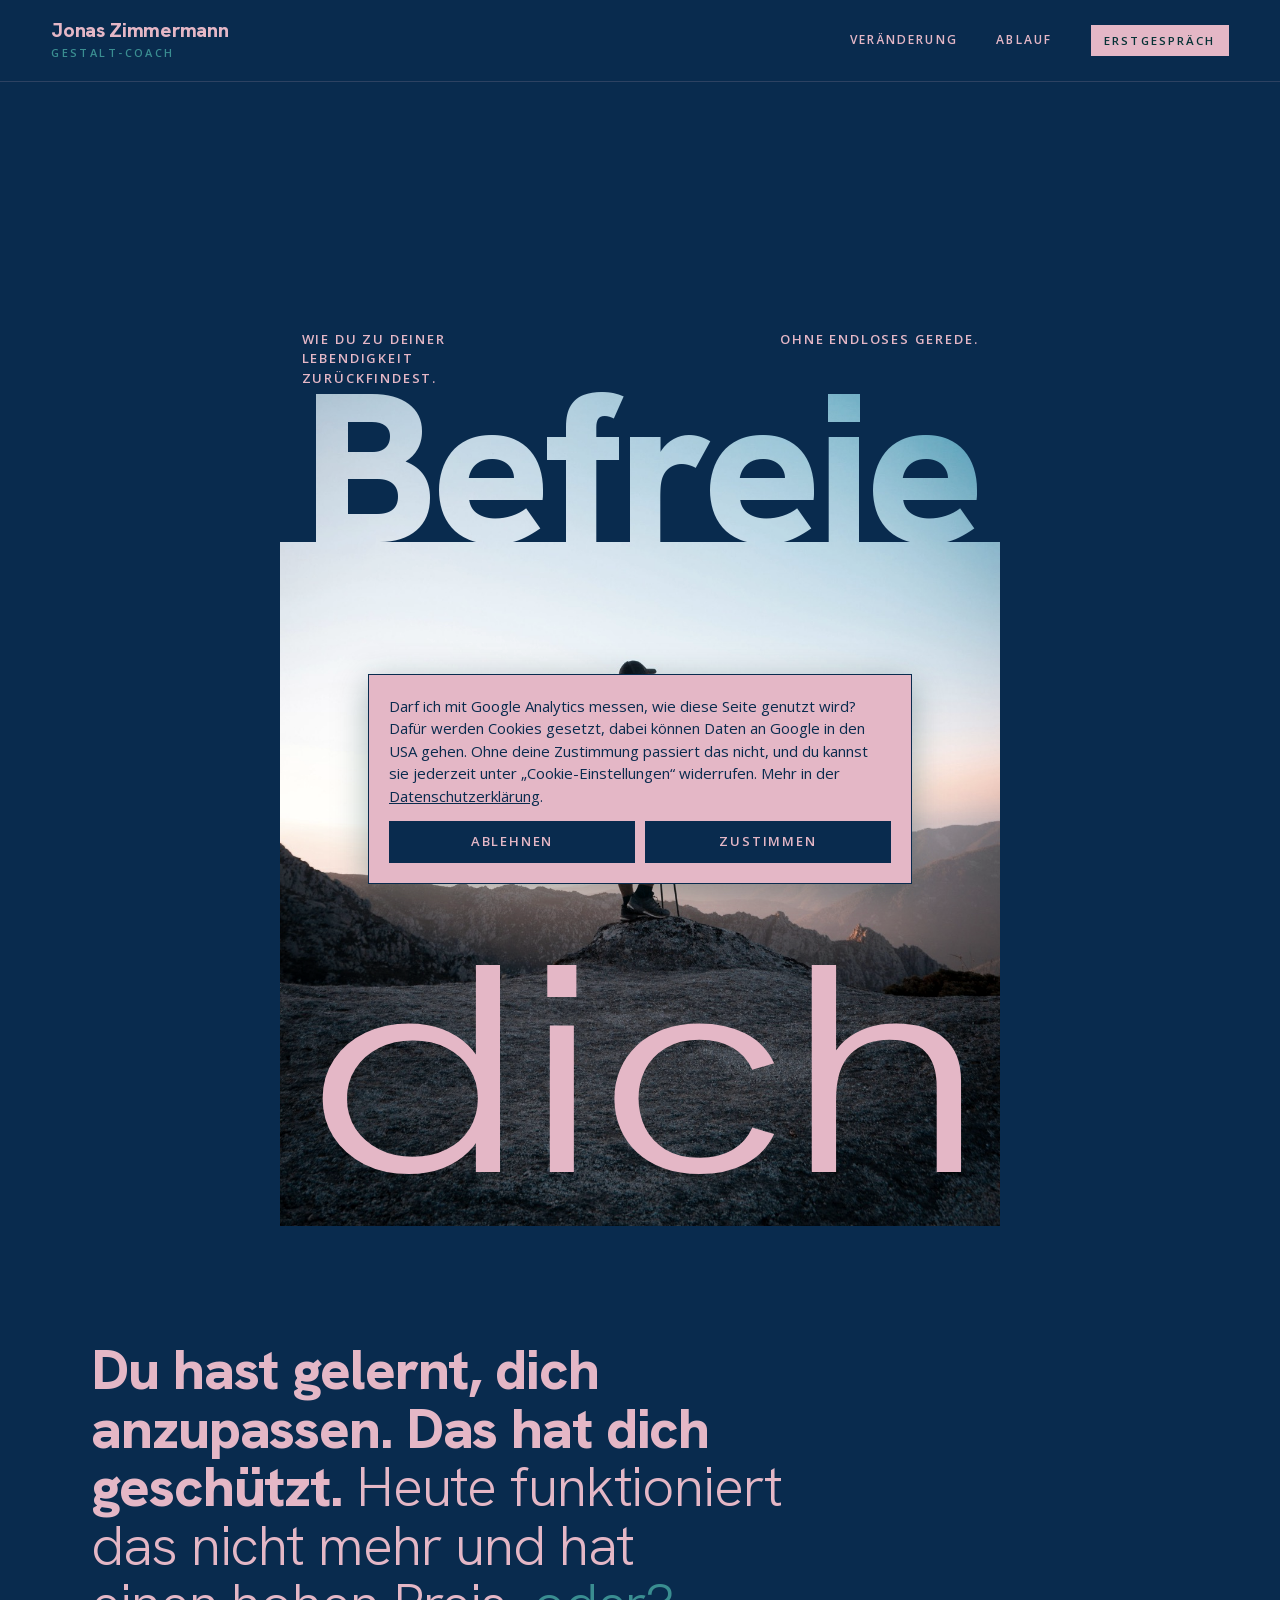
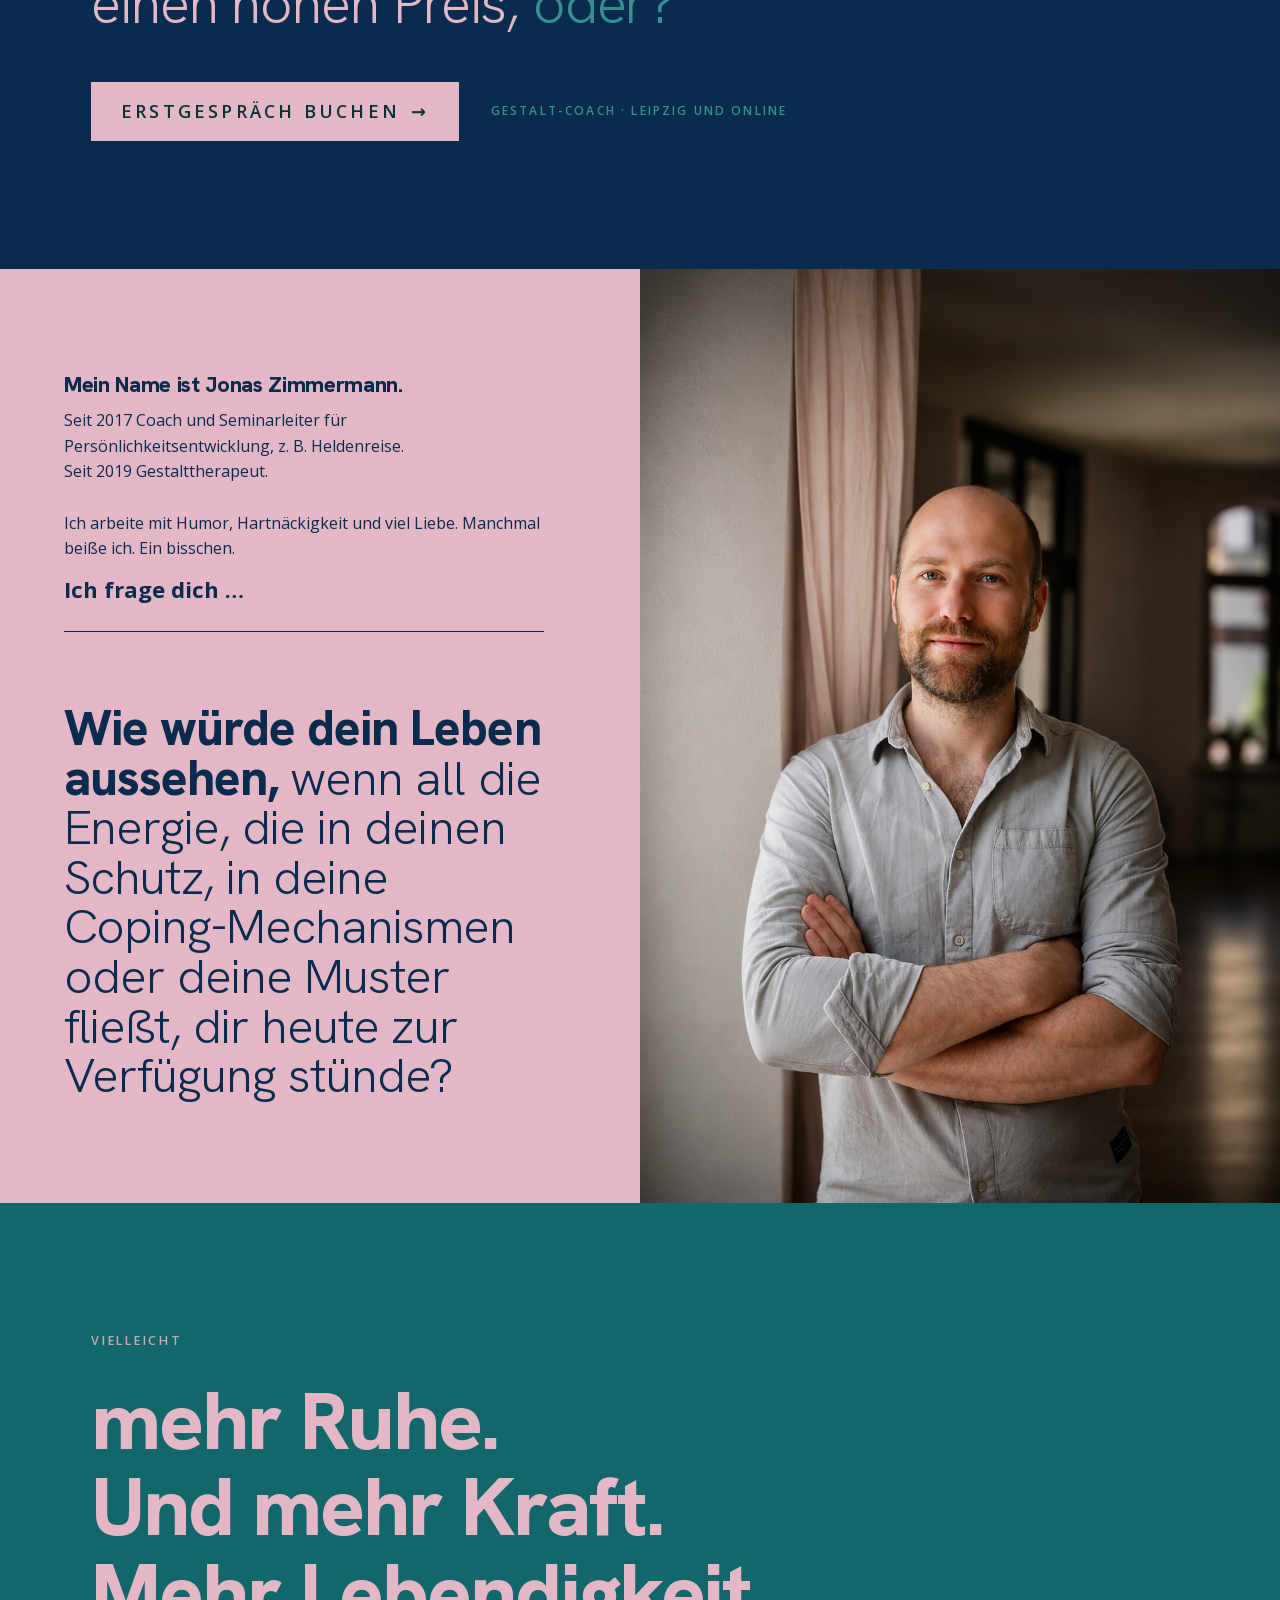
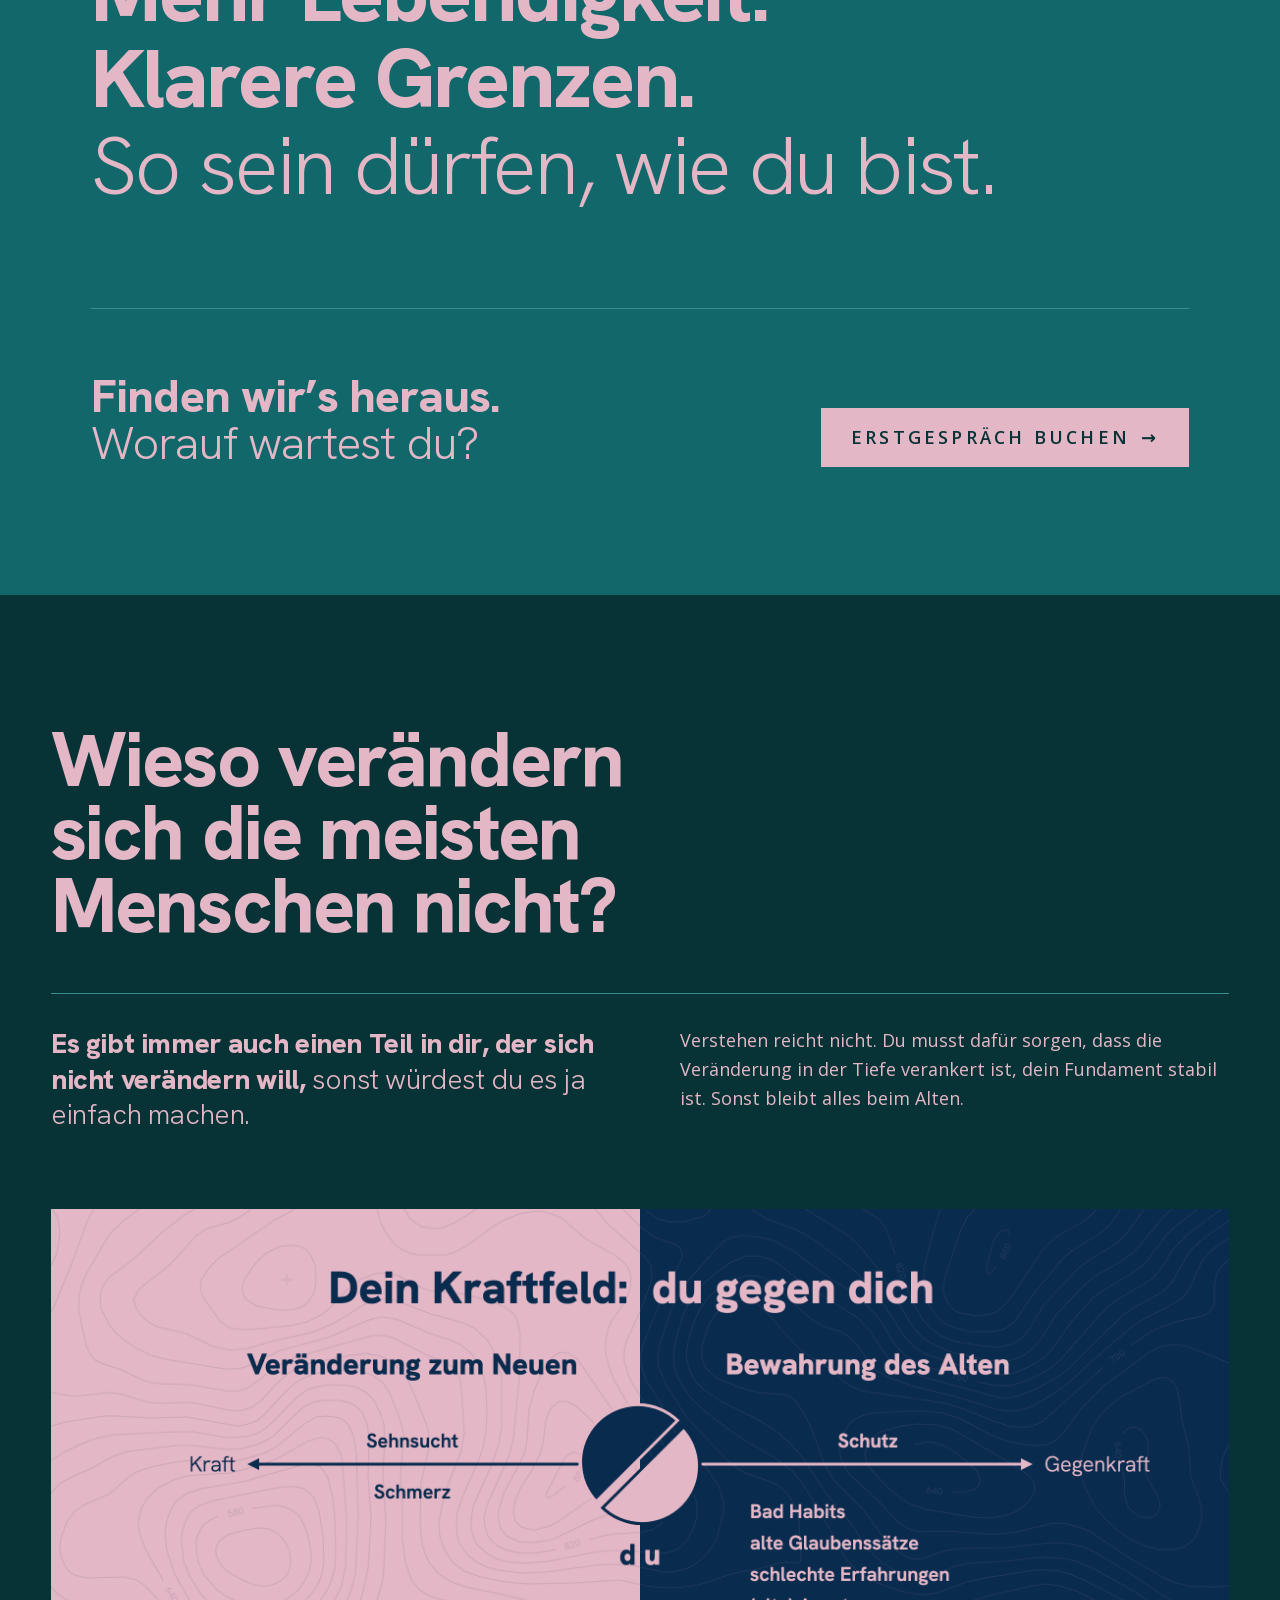
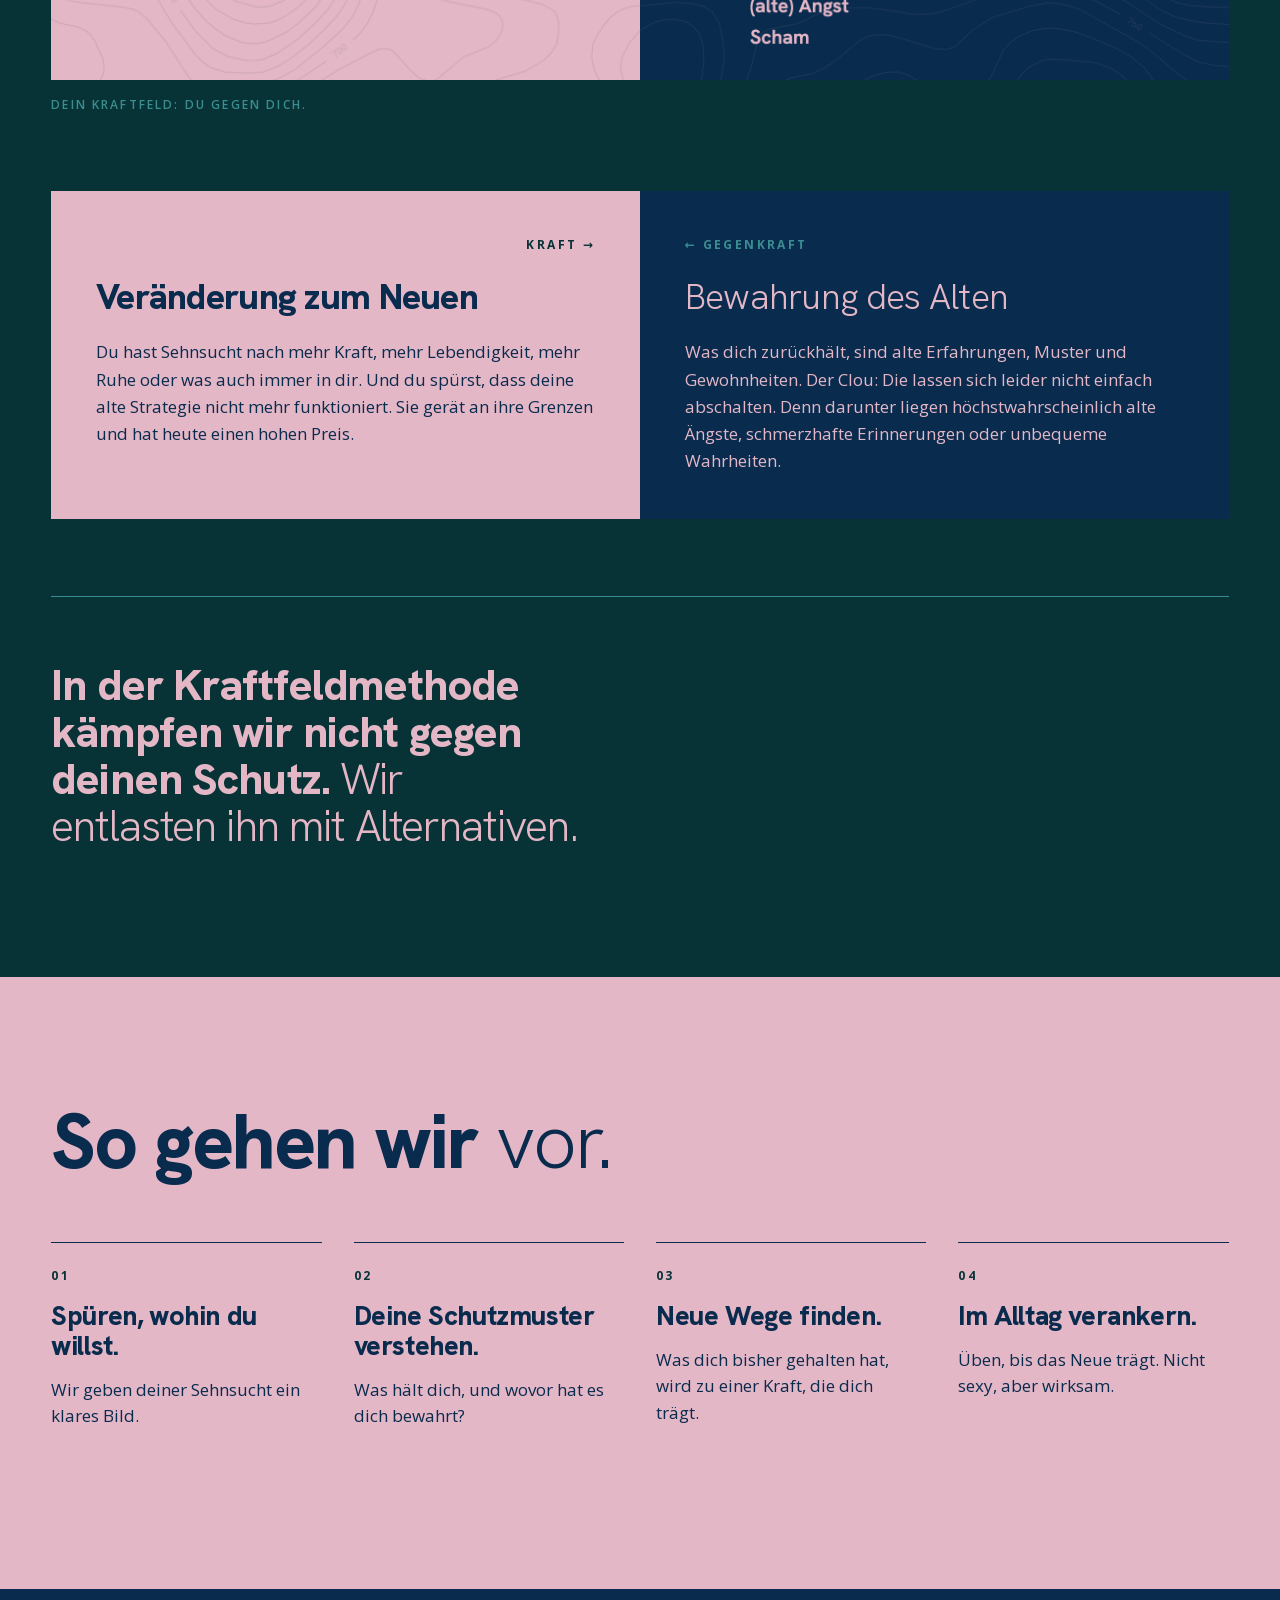
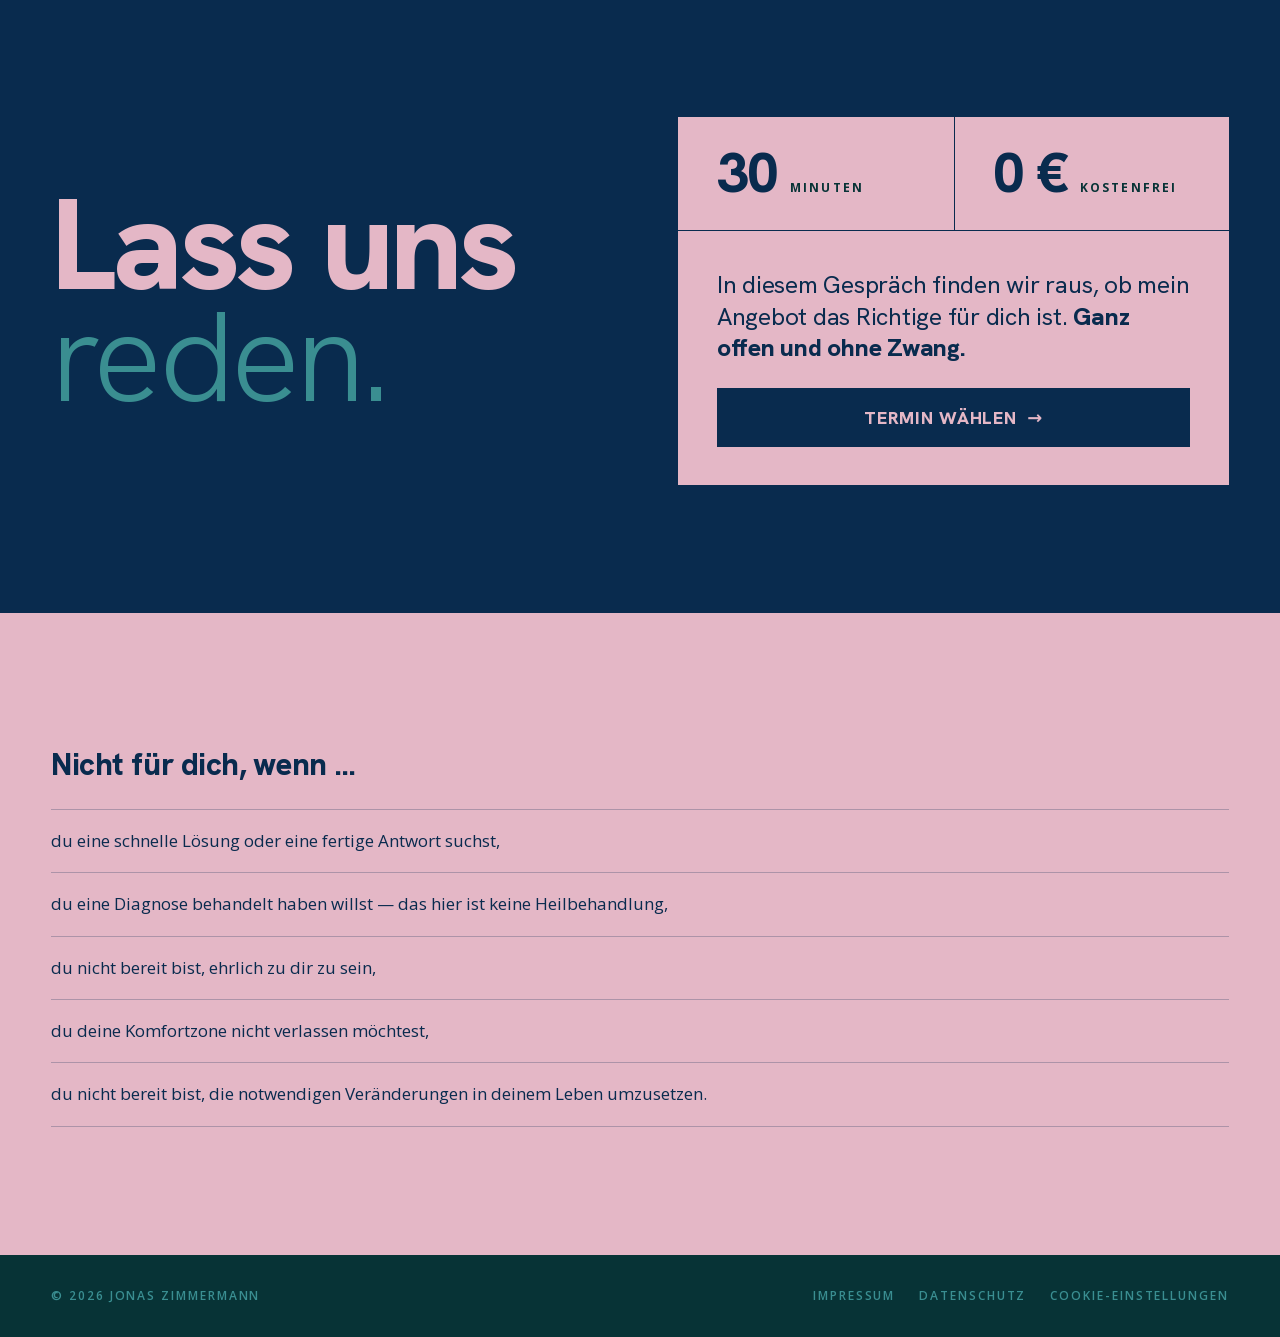
==== index.html @ 2c91a4f3 "Startseite und llms.txt: '2018 Ausbildung in Gestalttherapie' statt 'Seit 2019 Gestalttherapeut' Co-" ====
<!doctype html>
<html lang="de">
<head>
  <meta charset="utf-8">
  <meta name="viewport" content="width=device-width, initial-scale=1">
  <title>Jonas Zimmermann · Gestalt-Coach in Leipzig und online</title>
  <meta name="description" content="Du hast gelernt, dich anzupassen. Das hat dich geschützt. Heute funktioniert das nicht mehr und hat einen hohen Preis. Gestalt-Coaching mit Jonas Zimmermann, Leipzig und online.">
  <meta name="theme-color" content="#092B4E">
  <link rel="preload" href="assets/fonts/HankenGrotesk-normal-latin.woff2" as="font" type="font/woff2" crossorigin>
  <link rel="preload" href="assets/fonts/OpenSans-normal-latin.woff2" as="font" type="font/woff2" crossorigin>
  <link rel="stylesheet" href="assets/fonts/fonts.css">
  <style>
    :root{
      --ink:#092B4E; --rose:#E4B7C6; --petrol:#11676A; --petrol-high:#3A8E91; --petrol-deep:#073336;
      --font-display:"Hanken Grotesk","Helvetica Neue",system-ui,sans-serif;
      --font-body:"Open Sans",system-ui,sans-serif;
      --gutter:clamp(20px,4vw,56px);
    }
    *{box-sizing:border-box}
    html{scroll-behavior:smooth;background:var(--ink)}
    body{margin:0;background:var(--ink);color:var(--rose);font-family:var(--font-body);font-size:17px;line-height:1.55;-webkit-font-smoothing:antialiased;overflow-x:hidden}
    a{color:inherit;transition:color 120ms ease}
    a:hover{color:var(--petrol-high)}
    ::selection{background:var(--rose);color:var(--ink)}
    img{display:block;max-width:100%}
    h1,h2,h3,p,figure{margin:0}
    .d{font-family:var(--font-display);letter-spacing:-0.02em}
    .l{font-weight:300}
    .wrap{max-width:1200px;margin:0 auto}
    .kicker{font-size:12px;font-weight:600;letter-spacing:0.18em;text-transform:uppercase}
    .only-m{display:none}

    /* Knöpfe (wie Design-System Button) */
    .btn{display:inline-flex;justify-content:center;align-items:center;gap:0.6em;font-family:var(--font-body);font-weight:600;text-transform:uppercase;letter-spacing:0.18em;line-height:1.2;text-decoration:none;border:1px solid var(--rose);white-space:nowrap;transition:background 120ms ease,color 120ms ease,border-color 120ms ease}
    .btn-sm{font-size:0.72rem;padding:0.7em 1.1em}
    .btn-lg{font-size:clamp(1rem,1.4vw,1.2rem);padding:1em 1.6em}
    .btn-rose{background:var(--rose);color:var(--petrol-deep)}
    .btn-rose:hover{background:transparent;color:var(--rose)}
    .btn-ink{background:var(--ink);color:var(--rose);border-color:var(--ink);font-family:var(--font-display);font-weight:800;letter-spacing:0.04em}
    .btn-ink:hover{background:var(--petrol-deep);border-color:var(--petrol-deep);color:var(--rose)}
    .arrow{font-family:var(--font-body)}

    /* Navigation */
    .nav{position:sticky;top:0;z-index:10;display:flex;align-items:center;justify-content:space-between;gap:24px;padding:20px var(--gutter);background:var(--ink);border-bottom:1px solid rgba(228,183,198,0.16)}
    .brand{display:flex;flex-direction:column;gap:4px;text-decoration:none;color:var(--rose)}
    .brand b{font-family:var(--font-display);font-size:20px;font-weight:800;letter-spacing:-0.015em;line-height:1}
    .brand span{font-size:11px;font-weight:600;letter-spacing:0.22em;text-transform:uppercase;color:var(--petrol-high)}
    .nav-links{display:flex;align-items:center;gap:clamp(16px,3vw,40px)}
    .nav-links a.txt{font-size:12px;font-weight:600;letter-spacing:0.18em;text-transform:uppercase;text-decoration:none}

    /* Hero */
    .hero-pad{padding:clamp(32px,5vw,72px) var(--gutter) 0}
    .poster{position:relative;width:100%;max-width:720px;aspect-ratio:2/3;margin:0 auto;overflow:hidden;background:var(--ink)}
    .poster img{position:absolute;inset:0;width:100%;height:100%;object-fit:cover;object-position:center 60%;filter:saturate(0.7) contrast(1.02)}
    .poster svg{position:absolute;inset:0;width:100%;height:100%}
    .poster-lines{position:absolute;top:17%;left:3%;right:3%;display:flex;justify-content:space-between;gap:24px;font-size:clamp(11px,1.5vw,13px);font-weight:600;letter-spacing:0.14em;text-transform:uppercase;line-height:1.5}
    .poster-lines div{max-width:200px}
    .poster-lines div+div{text-align:right}
    .hero-text{padding:clamp(72px,9vw,128px) var(--gutter) clamp(80px,10vw,144px);display:flex;flex-direction:column;gap:48px}
    .hero-text h1{font-size:clamp(36px,4.4vw,68px);line-height:1.04;font-weight:800;max-width:22ch;text-wrap:balance}
    .hero-cta{display:flex;flex-wrap:wrap;align-items:center;gap:20px 32px}
    .hero-cta .kicker{color:var(--petrol-high)}

    /* Sell the Vacation */
    .vac{background:var(--petrol)}
    .vac-top{display:grid;grid-template-columns:1fr 1fr;grid-template-areas:"bio photo" "q photo";grid-template-rows:auto 1fr;background:var(--rose);color:var(--ink)}
    .vac-photo{grid-area:photo;position:relative;min-height:clamp(520px,62vw,880px)}
    .vac-photo img{position:absolute;inset:0;width:100%;height:100%;object-fit:cover;object-position:center 30%}
    .vac-bio{grid-area:bio;padding:clamp(64px,8vw,128px) clamp(20px,5vw,88px) 0}
    .vac-bio>div{display:flex;flex-direction:column;gap:10px;padding-bottom:24px;border-bottom:1.5px solid var(--ink);max-width:480px}
    .vac-bio .name{font-family:var(--font-display);font-size:22px;font-weight:800;letter-spacing:-0.015em;line-height:1.2}
    .vac-bio p{font-size:16px;line-height:1.6}
    .vac-bio .ask{font-size:22px;font-weight:700}
    .vac-q{grid-area:q;align-self:end;padding:72px clamp(20px,5vw,88px) clamp(64px,8vw,128px)}
    .vac-q h2{font-size:clamp(34px,3.8vw,60px);line-height:1.02;font-weight:800;max-width:18ch;text-wrap:pretty}
    .vac-list{padding:clamp(96px,10vw,160px) var(--gutter);display:flex;flex-direction:column;gap:clamp(72px,8vw,128px)}
    .maybe{display:flex;flex-direction:column;gap:6px}
    .maybe .kicker{font-size:12.5px;letter-spacing:0.22em;opacity:0.85;margin-bottom:24px}
    .maybe .big{font-family:var(--font-display);font-size:clamp(44px,6.4vw,104px);line-height:0.98;letter-spacing:-0.025em;font-weight:800}
    .maybe .big.l{font-weight:300}
    .find{display:flex;flex-wrap:wrap;align-items:flex-end;justify-content:space-between;gap:32px;padding-top:clamp(40px,5vw,64px);border-top:1px solid var(--petrol-high)}
    .find p{font-size:clamp(32px,3.6vw,56px);line-height:1.02;font-weight:800}

    /* Veränderung */
    .chg{background:var(--petrol-deep);padding:clamp(96px,10vw,160px) var(--gutter)}
    .chg>.wrap{display:flex;flex-direction:column;gap:clamp(56px,6vw,96px)}
    .chg-head{display:flex;flex-direction:column;gap:clamp(40px,4vw,64px)}
    .h-xl{font-size:clamp(44px,6vw,96px);line-height:0.95;letter-spacing:-0.025em;font-weight:800}
    .chg-head h2{max-width:14ch;text-wrap:balance}
    .two{display:grid;grid-template-columns:repeat(auto-fit,minmax(min(100%,380px),1fr));gap:32px 80px;align-items:start;padding-top:32px;border-top:1px solid var(--petrol-high)}
    .two .lead{font-size:clamp(24px,2.2vw,32px);line-height:1.25;letter-spacing:-0.015em;font-weight:800}
    .two .body{font-size:18px;line-height:1.6}
    .kf-desk{display:flex;flex-direction:column;gap:16px}
    .kf-desk img{width:100%;height:auto}
    .kf-desk figcaption{color:var(--petrol-high)}
    .cards{display:grid;grid-template-columns:1fr 1fr}
    .card{display:flex;flex-direction:column;gap:24px;padding:clamp(32px,3.5vw,56px)}
    .card h3{font-size:clamp(30px,2.8vw,44px);line-height:1;font-weight:800}
    .card p{font-size:17px;line-height:1.6}
    .card .lab{font-size:12px;font-weight:700;letter-spacing:0.2em;text-transform:uppercase}
    .card-new{background:var(--rose);color:var(--ink)}
    .card-new .lab{align-self:flex-end;color:var(--petrol-deep)}
    .card-old{background:var(--ink);color:var(--rose)}
    .card-old h3{font-weight:300}
    .card-old .lab{color:var(--petrol-high)}
    .closing{padding-top:clamp(48px,5vw,80px);border-top:1px solid var(--petrol-high)}
    .closing p{font-size:clamp(30px,3.4vw,54px);line-height:1.08;font-weight:800;max-width:22ch;text-wrap:balance}

    /* Kraftfeld Handy */
    .kf-m{margin:0 calc(-1 * var(--gutter));flex-direction:column}
    .kf-m .half{position:relative;isolation:isolate;overflow:hidden}
    .kf-m .bg{position:absolute;inset:0;width:100%;height:100%;object-fit:cover;pointer-events:none;z-index:-1}
    .kf-m .top{background:var(--rose);color:var(--ink)}
    .kf-m .top .bg{opacity:0.22}
    .kf-m .title{padding:28px 20px 20px;font-family:var(--font-display);font-size:clamp(28px,7.6vw,48px);line-height:1;letter-spacing:-0.02em;font-weight:800}
    .kf-m .stack{display:flex;flex-direction:column;align-items:center;gap:14px;text-align:center}
    .kf-m .top .stack{padding:8px 20px 56px}
    .kf-m .force{font-family:var(--font-display);font-size:22px;font-weight:300;letter-spacing:-0.01em}
    .kf-m .ar{font-size:20px;line-height:1}
    .kf-m .side{font-family:var(--font-display);font-size:clamp(24px,6.4vw,36px);font-weight:800;letter-spacing:-0.015em;line-height:1.05}
    .kf-m .tags{display:flex;gap:10px;flex-wrap:wrap;justify-content:center;padding-top:6px}
    .kf-m .tags span{padding:6px 12px;border:1.5px solid currentColor;font-size:12px;font-weight:700;letter-spacing:0.16em;text-transform:uppercase}
    .kf-m .du{position:relative;z-index:2;height:0}
    .kf-m .du div{position:absolute;left:50%;top:-44px;width:88px;height:88px;margin-left:-44px;border-radius:50%;background:linear-gradient(135deg,var(--ink) 0 47%,var(--petrol-deep) 47% 53%,var(--rose) 53% 100%);box-shadow:0 0 0 6px var(--petrol-deep)}
    .kf-m .bottom{background:var(--ink);color:var(--rose)}
    .kf-m .bottom .bg{opacity:0.16}
    .kf-m .bottom .stack{padding:60px 20px 28px}
    .kf-m .dulab{font-size:12px;font-weight:700;letter-spacing:0.22em;text-transform:uppercase}
    .kf-m .list{display:flex;flex-direction:column;gap:6px;font-size:16px;line-height:1.4}

    /* Ablauf */
    .steps-sec{background:var(--rose);color:var(--ink);padding:clamp(96px,10vw,160px) var(--gutter)}
    .steps-sec>.wrap{display:flex;flex-direction:column;gap:clamp(48px,5vw,80px)}
    .steps{display:grid;grid-template-columns:repeat(4,1fr);gap:0 32px;padding:0;margin:0;list-style:none}
    .step{display:flex;flex-direction:column;gap:16px;padding:24px 16px 32px 0;border-top:1.5px solid var(--ink)}
    .step .num{font-size:12px;font-weight:700;letter-spacing:0.2em;color:var(--petrol-deep);font-feature-settings:'tnum' 1}
    .step>div{display:flex;flex-direction:column;gap:16px}
    .step h3{font-size:clamp(24px,2.1vw,30px);line-height:1.1;letter-spacing:-0.015em;font-weight:800}
    .step p{font-size:17px;line-height:1.55}

    /* Lass uns reden */
    .talk{background:var(--ink);padding:clamp(96px,10vw,160px) var(--gutter)}
    .talk>.wrap{display:grid;grid-template-columns:1fr 1fr;gap:clamp(48px,6vw,96px);align-items:center}
    .talk h2{display:flex;flex-direction:column;font-size:clamp(72px,10vw,164px);line-height:0.88;letter-spacing:-0.03em;font-weight:800}
    .talk h2 .l{color:var(--petrol-high)}
    .box{display:flex;flex-direction:column;background:var(--rose);color:var(--ink)}
    .facts{display:grid;grid-template-columns:1fr 1fr;border-bottom:1.5px solid var(--ink)}
    .fact{display:flex;align-items:baseline;gap:12px;padding:28px clamp(24px,3vw,40px)}
    .fact+.fact{border-left:1.5px solid var(--ink)}
    .fact b{font-family:var(--font-display);font-size:clamp(44px,4.4vw,64px);font-weight:800;letter-spacing:-0.025em;line-height:1;font-feature-settings:'tnum' 1}
    .fact span{font-size:12px;font-weight:700;letter-spacing:0.18em;text-transform:uppercase;color:var(--petrol-deep)}
    .box p{padding:clamp(28px,3vw,40px) clamp(28px,3vw,40px) 24px;font-family:var(--font-display);font-size:clamp(22px,1.9vw,28px);line-height:1.3;letter-spacing:-0.01em;font-weight:400;text-wrap:pretty}
    .box p strong{font-weight:800}
    .box .go{padding:0 clamp(28px,3vw,40px) clamp(28px,3vw,40px)}
    .box .go .btn{display:flex;width:100%}

    /* Passung */
    .fit{background:var(--rose);color:var(--ink);padding:clamp(96px,10vw,144px) var(--gutter)}
    .fit h3{font-size:clamp(26px,2.4vw,36px);font-weight:800;letter-spacing:-0.015em;margin-bottom:20px}
    .fit ul{list-style:none;margin:0;padding:0}
    .fit li{padding:18px 0;border-top:1px solid rgba(9,43,78,0.25);font-size:17px;line-height:1.55}
    .fit li:last-child{border-bottom:1px solid rgba(9,43,78,0.25)}

    /* Footer */
    .foot{display:flex;flex-wrap:wrap;gap:12px 32px;justify-content:space-between;padding:32px var(--gutter);background:var(--petrol-deep);color:var(--petrol-high);font-size:12px;font-weight:600;letter-spacing:0.16em;text-transform:uppercase}
    .foot nav{display:flex;flex-wrap:wrap;gap:24px}
    .foot a{text-decoration:none}
    .foot a:hover{color:var(--rose)}

    /* Handy (nach „Website v6 Mobile“) */
    @media (max-width:720px){
      :root{--gutter:20px}
      .only-d{display:none!important}
      .only-m{display:flex}
      .nav{padding:14px 20px;gap:16px}
      .brand b{font-size:18px}
      .brand span{font-size:10px}
      .nav .btn-sm{padding:0.95em 1.1em}
      .hero-pad{padding:0}
      .poster-lines{gap:16px;font-size:clamp(8px,1.9vw,13px);letter-spacing:0.12em;line-height:1.4}
      .poster-lines div:first-child{max-width:48%}
      .poster-lines div+div{max-width:30%}
      .hero-text{padding:56px 20px 80px;gap:36px}
      .hero-text h1{font-size:clamp(32px,8.6vw,68px);line-height:1.06;text-wrap:pretty}
      .hero-cta{flex-direction:column;align-items:stretch;gap:16px}
      .hero-cta .kicker{font-size:11px;text-align:center}
      .vac-top{grid-template-columns:1fr;grid-template-areas:"photo" "bio" "q";grid-template-rows:auto}
      .vac-photo{min-height:0;aspect-ratio:4/5}
      .vac-bio{padding:48px 20px 0}
      .vac-bio>div{gap:12px;padding-bottom:40px;max-width:none}
      .vac-q{padding:40px 20px 72px}
      .vac-q h2{font-size:clamp(30px,7.6vw,72px);line-height:1.06;max-width:24ch}
      .vac-list{padding:72px 20px 80px;gap:56px}
      .maybe{gap:4px}
      .maybe .kicker{font-size:12px;margin-bottom:20px}
      .maybe .big{font-size:clamp(38px,10.4vw,104px);line-height:1}
      .maybe .big.l{margin-top:8px}
      .find{flex-direction:column;align-items:stretch;gap:28px;padding-top:40px}
      .find p{font-size:clamp(30px,8vw,56px);line-height:1.04}
      .chg{padding:72px 20px 80px}
      .chg>.wrap{gap:56px}
      .chg-head{gap:32px}
      .chg-head h2{font-size:clamp(38px,10vw,96px);line-height:0.98}
      .two{gap:24px;padding-top:28px}
      .two .lead{font-size:clamp(22px,5.6vw,32px)}
      .two .body{font-size:17px}
      .cards{grid-template-columns:1fr;margin:0 -20px}
      .card{gap:20px;padding:40px 20px}
      .card h3{font-size:clamp(28px,7.2vw,44px);line-height:1.02;min-height:2.04em}
      .card-new{align-items:flex-end;text-align:right}
      .card-old .lab{color:var(--rose)}
      .closing{padding-top:40px}
      .closing p{font-size:clamp(28px,7.4vw,54px);line-height:1.1;text-wrap:pretty}
      .steps-sec{padding:72px 20px 80px}
      .steps-sec>.wrap{gap:40px}
      .steps-sec h2{font-size:clamp(40px,11vw,96px);line-height:0.98}
      .steps{grid-template-columns:1fr}
      .step{display:grid;grid-template-columns:40px 1fr;gap:10px 12px;padding:22px 0 26px}
      .step:last-child{border-bottom:1.5px solid var(--ink)}
      .step .num{padding-top:8px}
      .step>div{gap:10px}
      .step h3{font-size:clamp(22px,5.8vw,30px);line-height:1.12}
      .step p{font-size:16px}
      .talk{padding:72px 20px 80px}
      .talk>.wrap{grid-template-columns:1fr;gap:40px}
      .talk h2{font-size:clamp(64px,18vw,164px);line-height:0.9}
      .fact{flex-direction:column;align-items:flex-start;gap:8px;padding:22px 20px}
      .fact b{font-size:clamp(40px,11vw,64px)}
      .fact span{font-size:11px}
      .box p{padding:24px 20px 24px;font-size:clamp(20px,5.4vw,28px)}
      .box .go{padding:0 20px 24px}
      .fit{padding:64px 20px 72px}
      .fit>.wrap{max-width:720px}
      .fit h3{font-size:clamp(26px,7vw,36px)}
      .fit li{padding:16px 0;font-size:16px}
      .foot{flex-direction:column-reverse;gap:16px;padding:28px 20px 36px;font-size:11px}
      .foot nav a{padding:6px 0}
    }
  </style>
</head>
<body>

  <header class="nav">
    <a class="brand" href="#top"><b>Jonas Zimmermann</b><span>Gestalt-Coach</span></a>
    <nav class="nav-links" aria-label="Hauptnavigation">
      <a class="txt only-d" href="#veraenderung">Veränderung</a>
      <a class="txt only-d" href="#ablauf">Ablauf</a>
      <a class="btn btn-rose btn-sm" href="#reden">Erstgespräch</a>
    </nav>
  </header>

  <main>
  <section id="top">
    <div class="hero-pad">
      <div class="poster">
        <img src="assets/hero.jpg" srcset="assets/hero_1200.jpg 1200w, assets/hero.jpg 2000w" sizes="(max-width:720px) 100vw, 720px" alt="Wanderer mit Rucksack steht bei Sonnenuntergang auf einem Felsen über den Bergen" fetchpriority="high">
        <svg viewBox="0 0 800 1200" preserveAspectRatio="none" role="img" aria-label="Befreie dich">
          <defs>
            <mask id="hero-cut" maskUnits="userSpaceOnUse" x="0" y="0" width="800" height="1200">
              <rect x="0" y="0" width="800" height="440" fill="#fff"/>
              <text x="24" y="440" textLength="752" lengthAdjust="spacingAndGlyphs" fill="#000" style="font-family:'Hanken Grotesk',system-ui,sans-serif;font-weight:800;font-size:236px;letter-spacing:-0.025em">Befreie</text>
            </mask>
          </defs>
          <rect x="0" y="0" width="800" height="440" fill="#092B4E" mask="url(#hero-cut)"/>
          <text x="24" y="1140" textLength="752" lengthAdjust="spacingAndGlyphs" fill="#E4B7C6" style="font-family:'Hanken Grotesk',system-ui,sans-serif;font-weight:300;font-size:330px;letter-spacing:-0.025em">dich</text>
        </svg>
        <div class="poster-lines">
          <div>Wie du zu deiner Lebendigkeit zurückfindest.</div>
          <div>Ohne endloses Gerede.</div>
        </div>
      </div>
    </div>
    <div class="wrap hero-text">
      <h1 class="d">Du hast gelernt, dich anzupassen. Das hat dich geschützt. <span class="l">Heute funktioniert das nicht mehr und hat einen hohen Preis,</span> <span class="l" style="color:var(--petrol-high)">oder?</span></h1>
      <div class="hero-cta">
        <a class="btn btn-rose btn-lg" href="#reden">Erstgespräch buchen <span class="arrow" aria-hidden="true">→</span></a>
        <span class="kicker">Gestalt-Coach · Leipzig und online</span>
      </div>
    </div>
  </section>

  <section class="vac">
    <div class="vac-top">
      <div class="vac-photo"><img src="assets/jonas.jpg" alt="Porträt Jonas Zimmermann" loading="lazy"></div>
      <div class="vac-bio">
        <div>
          <span class="name">Mein Name ist Jonas Zimmermann.</span>
          <p>Seit 2017 Coach und Seminarleiter für Persönlichkeitsentwicklung, z.&nbsp;B. Heldenreise.<br>Seit 2019 Gestalttherapeut.<br><br>Ich arbeite mit Humor, Hartnäckigkeit und viel Liebe. Manchmal beiße ich. Ein bisschen.</p>
          <p class="ask">Ich frage dich …</p>
        </div>
      </div>
      <div class="vac-q">
        <h2 class="d">Wie würde dein Leben aussehen, <span class="l">wenn all die Energie, die in deinen Schutz, in deine Coping-Mechanismen oder deine Muster fließt, dir heute zur Verfügung stünde?</span></h2>
      </div>
    </div>
    <div class="wrap vac-list">
      <div class="maybe">
        <span class="kicker">Vielleicht</span>
        <span class="big">mehr Ruhe.</span>
        <span class="big">Und mehr Kraft.</span>
        <span class="big">Mehr Lebendigkeit.</span>
        <span class="big">Klarere Grenzen.</span>
        <span class="big l">So sein dürfen, wie du bist.</span>
      </div>
      <div class="find">
        <p class="d">Finden wir’s heraus.<br><span class="l">Worauf wartest du?</span></p>
        <a class="btn btn-rose btn-lg" href="#reden">Erstgespräch buchen <span class="arrow" aria-hidden="true">→</span></a>
      </div>
    </div>
  </section>

  <section id="veraenderung" class="chg">
    <div class="wrap">
      <div class="chg-head">
        <h2 class="d h-xl">Wieso verändern sich die meisten Menschen nicht?</h2>
        <div class="two">
          <p class="d lead">Es gibt immer auch einen Teil in dir, der sich nicht verändern will, <span class="l">sonst würdest du es ja einfach machen.</span></p>
          <p class="body">Verstehen reicht nicht. Du musst dafür sorgen, dass die Veränderung in der Tiefe verankert ist, dein Fundament stabil ist. Sonst bleibt alles beim Alten.</p>
        </div>
      </div>

      <figure class="kf-desk only-d">
        <img src="assets/kraftfeld.png" width="2400" height="960" loading="lazy" alt="Dein Kraftfeld: du gegen dich. Links ziehen die Sehnsucht und der Schmerz zur Veränderung zum Neuen, rechts zieht der Schutz zur Bewahrung des Alten.">
        <figcaption class="kicker">Dein Kraftfeld: du gegen dich.</figcaption>
      </figure>

      <figure class="kf-m only-m" role="img" aria-label="Dein Kraftfeld: du gegen dich. Die Sehnsucht und der Schmerz ziehen zur Veränderung zum Neuen, der Schutz zieht zur Bewahrung des Alten.">
        <div class="half top">
          <img class="bg" src="assets/hoehenlinien_tinte.svg" alt="" loading="lazy">
          <div class="title">Dein Kraftfeld: <span class="l">du gegen dich</span></div>
          <div class="stack">
            <span class="force">Kraft</span>
            <span class="ar">↑</span>
            <span class="side">Veränderung zum Neuen</span>
            <div class="tags"><span>Sehnsucht</span><span>Schmerz</span></div>
          </div>
        </div>
        <div class="du"><div></div></div>
        <div class="half bottom">
          <img class="bg" src="assets/hoehenlinien_rose.svg" alt="" loading="lazy">
          <div class="stack">
            <span class="dulab">du</span>
            <div class="tags" style="padding-top:10px"><span>Schutz</span></div>
            <span class="side">Bewahrung des Alten</span>
            <div class="list"><span>Bad Habits</span><span>alte Glaubenssätze</span><span>schlechte Erfahrungen</span><span>(alte) Angst</span><span>Scham</span></div>
            <span class="ar">↓</span>
            <span class="force">Gegenkraft</span>
          </div>
        </div>
      </figure>

      <div class="cards">
        <div class="card card-new">
          <span class="lab">Kraft →</span>
          <h3 class="d">Veränderung zum Neuen</h3>
          <p>Du hast Sehnsucht nach mehr Kraft, mehr Lebendigkeit, mehr Ruhe oder was auch immer in dir. Und du spürst, dass deine alte Strategie nicht mehr funktioniert. Sie gerät an ihre Grenzen und hat heute einen hohen Preis.</p>
        </div>
        <div class="card card-old">
          <span class="lab">← Gegenkraft</span>
          <h3 class="d">Bewahrung des Alten</h3>
          <p>Was dich zurückhält, sind alte Erfahrungen, Muster und Gewohnheiten. Der Clou: Die lassen sich leider nicht einfach abschalten. Denn darunter liegen höchstwahrscheinlich alte Ängste, schmerzhafte Erinnerungen oder unbequeme Wahrheiten.</p>
        </div>
      </div>

      <div class="closing">
        <p class="d">In der Kraftfeldmethode kämpfen wir nicht gegen deinen Schutz. <span class="l">Wir entlasten ihn mit Alternativen.</span></p>
      </div>
    </div>
  </section>

  <section id="ablauf" class="steps-sec">
    <div class="wrap">
      <h2 class="d h-xl">So gehen wir <span class="l">vor.</span></h2>
      <ol class="steps">
        <li class="step"><span class="num">01</span><div><h3 class="d">Spüren, wohin du willst.</h3><p>Wir geben deiner Sehnsucht ein klares Bild.</p></div></li>
        <li class="step"><span class="num">02</span><div><h3 class="d">Deine Schutzmuster verstehen.</h3><p>Was hält dich, und wovor hat es dich bewahrt?</p></div></li>
        <li class="step"><span class="num">03</span><div><h3 class="d">Neue Wege finden.</h3><p>Was dich bisher gehalten hat, wird zu einer Kraft, die dich trägt.</p></div></li>
        <li class="step"><span class="num">04</span><div><h3 class="d">Im Alltag verankern.</h3><p>Üben, bis das Neue trägt. Nicht sexy, aber wirksam.</p></div></li>
      </ol>
    </div>
  </section>

  <section id="reden" class="talk">
    <div class="wrap">
      <h2 class="d"><span>Lass uns</span><span class="l">reden.</span></h2>
      <div class="box">
        <div class="facts">
          <div class="fact"><b>30</b><span>Minuten</span></div>
          <div class="fact"><b>0&nbsp;€</b><span>kostenfrei</span></div>
        </div>
        <p>In diesem Gespräch finden wir raus, ob mein Angebot das Richtige für dich ist. <strong>Ganz offen und ohne Zwang.</strong></p>
        <div class="go"><a class="btn btn-ink btn-lg" href="https://calendly.com/klub-der-tausend-traenen/kennenlernen" target="_blank" rel="noopener">Termin wählen <span class="arrow" aria-hidden="true">→</span></a></div>
      </div>
    </div>
  </section>

  <section id="passung" class="fit">
    <div class="wrap">
      <h3 class="d">Nicht für dich, wenn …</h3>
      <ul>
        <li>du eine schnelle Lösung oder eine fertige Antwort suchst,</li>
        <li>du eine Diagnose behandelt haben willst — das hier ist keine Heilbehandlung,</li>
        <li>du nicht bereit bist, ehrlich zu dir zu sein,</li>
        <li>du deine Komfortzone nicht verlassen möchtest,</li>
        <li>du nicht bereit bist, die notwendigen Veränderungen in deinem Leben umzusetzen.</li>
      </ul>
    </div>
  </section>
  </main>

  <footer class="foot">
    <span>© 2026 Jonas Zimmermann</span>
    <nav aria-label="Rechtliches">
      <a href="impressum.html">Impressum</a>
      <a href="datenschutz.html">Datenschutz</a>
      <a href="#" data-consent-open>Cookie-Einstellungen</a>
    </nav>
  </footer>

  <script src="assets/consent.js"></script>
</body>
</html>
---- assets/fonts/fonts.css ----
/* latin-ext */
@font-face {
  font-family: 'Hanken Grotesk';
  font-style: normal;
  font-weight: 300;
  font-display: swap;
  src: url(HankenGrotesk-normal-latin-ext.woff2) format('woff2');
  unicode-range: U+0100-02BA, U+02BD-02C5, U+02C7-02CC, U+02CE-02D7, U+02DD-02FF, U+0304, U+0308, U+0329, U+1D00-1DBF, U+1E00-1E9F, U+1EF2-1EFF, U+2020, U+20A0-20AB, U+20AD-20C4, U+2113, U+2C60-2C7F, U+A720-A7FF;
}
/* latin */
@font-face {
  font-family: 'Hanken Grotesk';
  font-style: normal;
  font-weight: 300;
  font-display: swap;
  src: url(HankenGrotesk-normal-latin.woff2) format('woff2');
  unicode-range: U+0000-00FF, U+0131, U+0152-0153, U+02BB-02BC, U+02C6, U+02DA, U+02DC, U+0304, U+0308, U+0329, U+2000-206F, U+20AC, U+2122, U+2191, U+2193, U+2212, U+2215, U+FEFF, U+FFFD;
}
/* latin-ext */
@font-face {
  font-family: 'Hanken Grotesk';
  font-style: normal;
  font-weight: 400;
  font-display: swap;
  src: url(HankenGrotesk-normal-latin-ext.woff2) format('woff2');
  unicode-range: U+0100-02BA, U+02BD-02C5, U+02C7-02CC, U+02CE-02D7, U+02DD-02FF, U+0304, U+0308, U+0329, U+1D00-1DBF, U+1E00-1E9F, U+1EF2-1EFF, U+2020, U+20A0-20AB, U+20AD-20C4, U+2113, U+2C60-2C7F, U+A720-A7FF;
}
/* latin */
@font-face {
  font-family: 'Hanken Grotesk';
  font-style: normal;
  font-weight: 400;
  font-display: swap;
  src: url(HankenGrotesk-normal-latin.woff2) format('woff2');
  unicode-range: U+0000-00FF, U+0131, U+0152-0153, U+02BB-02BC, U+02C6, U+02DA, U+02DC, U+0304, U+0308, U+0329, U+2000-206F, U+20AC, U+2122, U+2191, U+2193, U+2212, U+2215, U+FEFF, U+FFFD;
}
/* latin-ext */
@font-face {
  font-family: 'Hanken Grotesk';
  font-style: normal;
  font-weight: 500;
  font-display: swap;
  src: url(HankenGrotesk-normal-latin-ext.woff2) format('woff2');
  unicode-range: U+0100-02BA, U+02BD-02C5, U+02C7-02CC, U+02CE-02D7, U+02DD-02FF, U+0304, U+0308, U+0329, U+1D00-1DBF, U+1E00-1E9F, U+1EF2-1EFF, U+2020, U+20A0-20AB, U+20AD-20C4, U+2113, U+2C60-2C7F, U+A720-A7FF;
}
/* latin */
@font-face {
  font-family: 'Hanken Grotesk';
  font-style: normal;
  font-weight: 500;
  font-display: swap;
  src: url(HankenGrotesk-normal-latin.woff2) format('woff2');
  unicode-range: U+0000-00FF, U+0131, U+0152-0153, U+02BB-02BC, U+02C6, U+02DA, U+02DC, U+0304, U+0308, U+0329, U+2000-206F, U+20AC, U+2122, U+2191, U+2193, U+2212, U+2215, U+FEFF, U+FFFD;
}
/* latin-ext */
@font-face {
  font-family: 'Hanken Grotesk';
  font-style: normal;
  font-weight: 600;
  font-display: swap;
  src: url(HankenGrotesk-normal-latin-ext.woff2) format('woff2');
  unicode-range: U+0100-02BA, U+02BD-02C5, U+02C7-02CC, U+02CE-02D7, U+02DD-02FF, U+0304, U+0308, U+0329, U+1D00-1DBF, U+1E00-1E9F, U+1EF2-1EFF, U+2020, U+20A0-20AB, U+20AD-20C4, U+2113, U+2C60-2C7F, U+A720-A7FF;
}
/* latin */
@font-face {
  font-family: 'Hanken Grotesk';
  font-style: normal;
  font-weight: 600;
  font-display: swap;
  src: url(HankenGrotesk-normal-latin.woff2) format('woff2');
  unicode-range: U+0000-00FF, U+0131, U+0152-0153, U+02BB-02BC, U+02C6, U+02DA, U+02DC, U+0304, U+0308, U+0329, U+2000-206F, U+20AC, U+2122, U+2191, U+2193, U+2212, U+2215, U+FEFF, U+FFFD;
}
/* latin-ext */
@font-face {
  font-family: 'Hanken Grotesk';
  font-style: normal;
  font-weight: 700;
  font-display: swap;
  src: url(HankenGrotesk-normal-latin-ext.woff2) format('woff2');
  unicode-range: U+0100-02BA, U+02BD-02C5, U+02C7-02CC, U+02CE-02D7, U+02DD-02FF, U+0304, U+0308, U+0329, U+1D00-1DBF, U+1E00-1E9F, U+1EF2-1EFF, U+2020, U+20A0-20AB, U+20AD-20C4, U+2113, U+2C60-2C7F, U+A720-A7FF;
}
/* latin */
@font-face {
  font-family: 'Hanken Grotesk';
  font-style: normal;
  font-weight: 700;
  font-display: swap;
  src: url(HankenGrotesk-normal-latin.woff2) format('woff2');
  unicode-range: U+0000-00FF, U+0131, U+0152-0153, U+02BB-02BC, U+02C6, U+02DA, U+02DC, U+0304, U+0308, U+0329, U+2000-206F, U+20AC, U+2122, U+2191, U+2193, U+2212, U+2215, U+FEFF, U+FFFD;
}
/* latin-ext */
@font-face {
  font-family: 'Hanken Grotesk';
  font-style: normal;
  font-weight: 800;
  font-display: swap;
  src: url(HankenGrotesk-normal-latin-ext.woff2) format('woff2');
  unicode-range: U+0100-02BA, U+02BD-02C5, U+02C7-02CC, U+02CE-02D7, U+02DD-02FF, U+0304, U+0308, U+0329, U+1D00-1DBF, U+1E00-1E9F, U+1EF2-1EFF, U+2020, U+20A0-20AB, U+20AD-20C4, U+2113, U+2C60-2C7F, U+A720-A7FF;
}
/* latin */
@font-face {
  font-family: 'Hanken Grotesk';
  font-style: normal;
  font-weight: 800;
  font-display: swap;
  src: url(HankenGrotesk-normal-latin.woff2) format('woff2');
  unicode-range: U+0000-00FF, U+0131, U+0152-0153, U+02BB-02BC, U+02C6, U+02DA, U+02DC, U+0304, U+0308, U+0329, U+2000-206F, U+20AC, U+2122, U+2191, U+2193, U+2212, U+2215, U+FEFF, U+FFFD;
}
/* latin-ext */
@font-face {
  font-family: 'Hanken Grotesk';
  font-style: normal;
  font-weight: 900;
  font-display: swap;
  src: url(HankenGrotesk-normal-latin-ext.woff2) format('woff2');
  unicode-range: U+0100-02BA, U+02BD-02C5, U+02C7-02CC, U+02CE-02D7, U+02DD-02FF, U+0304, U+0308, U+0329, U+1D00-1DBF, U+1E00-1E9F, U+1EF2-1EFF, U+2020, U+20A0-20AB, U+20AD-20C4, U+2113, U+2C60-2C7F, U+A720-A7FF;
}
/* latin */
@font-face {
  font-family: 'Hanken Grotesk';
  font-style: normal;
  font-weight: 900;
  font-display: swap;
  src: url(HankenGrotesk-normal-latin.woff2) format('woff2');
  unicode-range: U+0000-00FF, U+0131, U+0152-0153, U+02BB-02BC, U+02C6, U+02DA, U+02DC, U+0304, U+0308, U+0329, U+2000-206F, U+20AC, U+2122, U+2191, U+2193, U+2212, U+2215, U+FEFF, U+FFFD;
}
/* latin-ext */
@font-face {
  font-family: 'Open Sans';
  font-style: italic;
  font-weight: 400;
  font-stretch: 100%;
  font-display: swap;
  src: url(OpenSans-italic-latin-ext.woff2) format('woff2');
  unicode-range: U+0100-02BA, U+02BD-02C5, U+02C7-02CC, U+02CE-02D7, U+02DD-02FF, U+0304, U+0308, U+0329, U+1D00-1DBF, U+1E00-1E9F, U+1EF2-1EFF, U+2020, U+20A0-20AB, U+20AD-20C4, U+2113, U+2C60-2C7F, U+A720-A7FF;
}
/* latin */
@font-face {
  font-family: 'Open Sans';
  font-style: italic;
  font-weight: 400;
  font-stretch: 100%;
  font-display: swap;
  src: url(OpenSans-italic-latin.woff2) format('woff2');
  unicode-range: U+0000-00FF, U+0131, U+0152-0153, U+02BB-02BC, U+02C6, U+02DA, U+02DC, U+0304, U+0308, U+0329, U+2000-206F, U+20AC, U+2122, U+2191, U+2193, U+2212, U+2215, U+FEFF, U+FFFD;
}
/* latin-ext */
@font-face {
  font-family: 'Open Sans';
  font-style: normal;
  font-weight: 400;
  font-stretch: 100%;
  font-display: swap;
  src: url(OpenSans-normal-latin-ext.woff2) format('woff2');
  unicode-range: U+0100-02BA, U+02BD-02C5, U+02C7-02CC, U+02CE-02D7, U+02DD-02FF, U+0304, U+0308, U+0329, U+1D00-1DBF, U+1E00-1E9F, U+1EF2-1EFF, U+2020, U+20A0-20AB, U+20AD-20C4, U+2113, U+2C60-2C7F, U+A720-A7FF;
}
/* latin */
@font-face {
  font-family: 'Open Sans';
  font-style: normal;
  font-weight: 400;
  font-stretch: 100%;
  font-display: swap;
  src: url(OpenSans-normal-latin.woff2) format('woff2');
  unicode-range: U+0000-00FF, U+0131, U+0152-0153, U+02BB-02BC, U+02C6, U+02DA, U+02DC, U+0304, U+0308, U+0329, U+2000-206F, U+20AC, U+2122, U+2191, U+2193, U+2212, U+2215, U+FEFF, U+FFFD;
}
/* latin-ext */
@font-face {
  font-family: 'Open Sans';
  font-style: normal;
  font-weight: 500;
  font-stretch: 100%;
  font-display: swap;
  src: url(OpenSans-normal-latin-ext.woff2) format('woff2');
  unicode-range: U+0100-02BA, U+02BD-02C5, U+02C7-02CC, U+02CE-02D7, U+02DD-02FF, U+0304, U+0308, U+0329, U+1D00-1DBF, U+1E00-1E9F, U+1EF2-1EFF, U+2020, U+20A0-20AB, U+20AD-20C4, U+2113, U+2C60-2C7F, U+A720-A7FF;
}
/* latin */
@font-face {
  font-family: 'Open Sans';
  font-style: normal;
  font-weight: 500;
  font-stretch: 100%;
  font-display: swap;
  src: url(OpenSans-normal-latin.woff2) format('woff2');
  unicode-range: U+0000-00FF, U+0131, U+0152-0153, U+02BB-02BC, U+02C6, U+02DA, U+02DC, U+0304, U+0308, U+0329, U+2000-206F, U+20AC, U+2122, U+2191, U+2193, U+2212, U+2215, U+FEFF, U+FFFD;
}
/* latin-ext */
@font-face {
  font-family: 'Open Sans';
  font-style: normal;
  font-weight: 600;
  font-stretch: 100%;
  font-display: swap;
  src: url(OpenSans-normal-latin-ext.woff2) format('woff2');
  unicode-range: U+0100-02BA, U+02BD-02C5, U+02C7-02CC, U+02CE-02D7, U+02DD-02FF, U+0304, U+0308, U+0329, U+1D00-1DBF, U+1E00-1E9F, U+1EF2-1EFF, U+2020, U+20A0-20AB, U+20AD-20C4, U+2113, U+2C60-2C7F, U+A720-A7FF;
}
/* latin */
@font-face {
  font-family: 'Open Sans';
  font-style: normal;
  font-weight: 600;
  font-stretch: 100%;
  font-display: swap;
  src: url(OpenSans-normal-latin.woff2) format('woff2');
  unicode-range: U+0000-00FF, U+0131, U+0152-0153, U+02BB-02BC, U+02C6, U+02DA, U+02DC, U+0304, U+0308, U+0329, U+2000-206F, U+20AC, U+2122, U+2191, U+2193, U+2212, U+2215, U+FEFF, U+FFFD;
}
/* latin-ext */
@font-face {
  font-family: 'Open Sans';
  font-style: normal;
  font-weight: 700;
  font-stretch: 100%;
  font-display: swap;
  src: url(OpenSans-normal-latin-ext.woff2) format('woff2');
  unicode-range: U+0100-02BA, U+02BD-02C5, U+02C7-02CC, U+02CE-02D7, U+02DD-02FF, U+0304, U+0308, U+0329, U+1D00-1DBF, U+1E00-1E9F, U+1EF2-1EFF, U+2020, U+20A0-20AB, U+20AD-20C4, U+2113, U+2C60-2C7F, U+A720-A7FF;
}
/* latin */
@font-face {
  font-family: 'Open Sans';
  font-style: normal;
  font-weight: 700;
  font-stretch: 100%;
  font-display: swap;
  src: url(OpenSans-normal-latin.woff2) format('woff2');
  unicode-range: U+0000-00FF, U+0131, U+0152-0153, U+02BB-02BC, U+02C6, U+02DA, U+02DC, U+0304, U+0308, U+0329, U+2000-206F, U+20AC, U+2122, U+2191, U+2193, U+2212, U+2215, U+FEFF, U+FFFD;
}
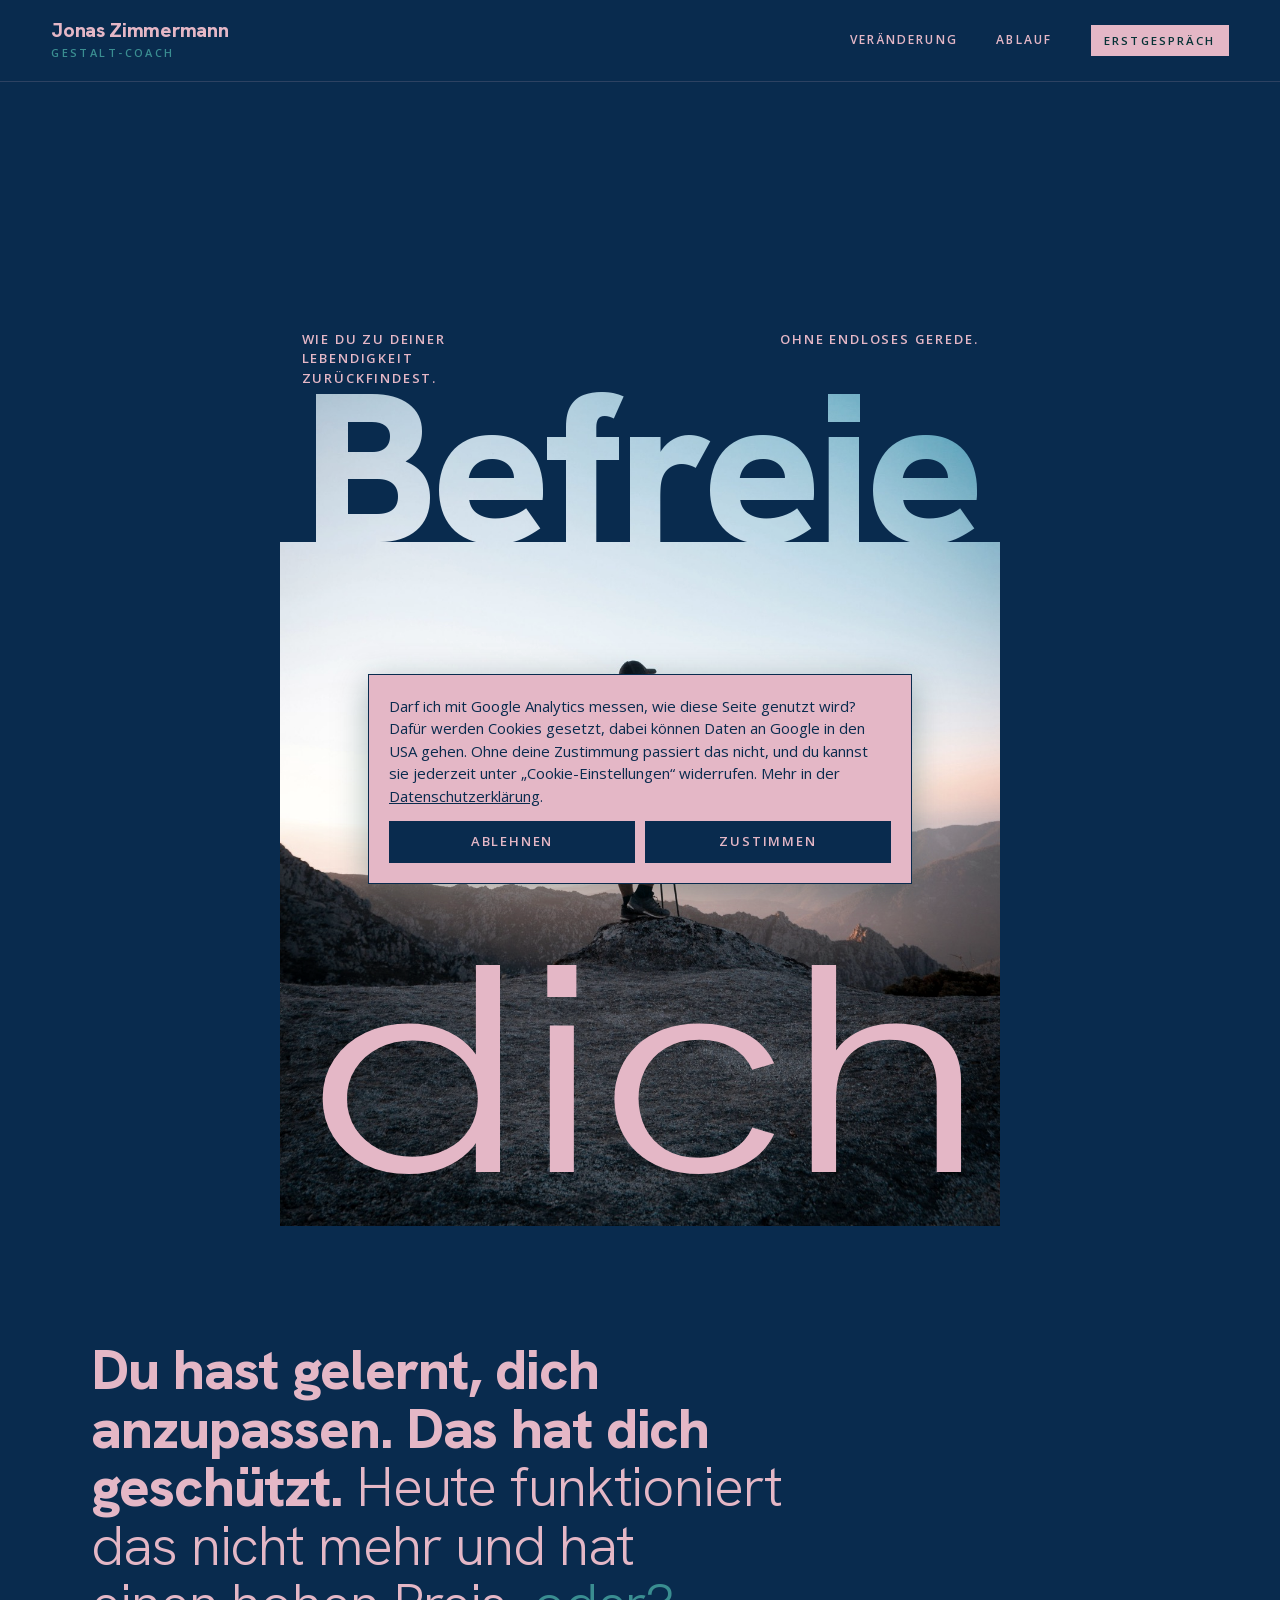
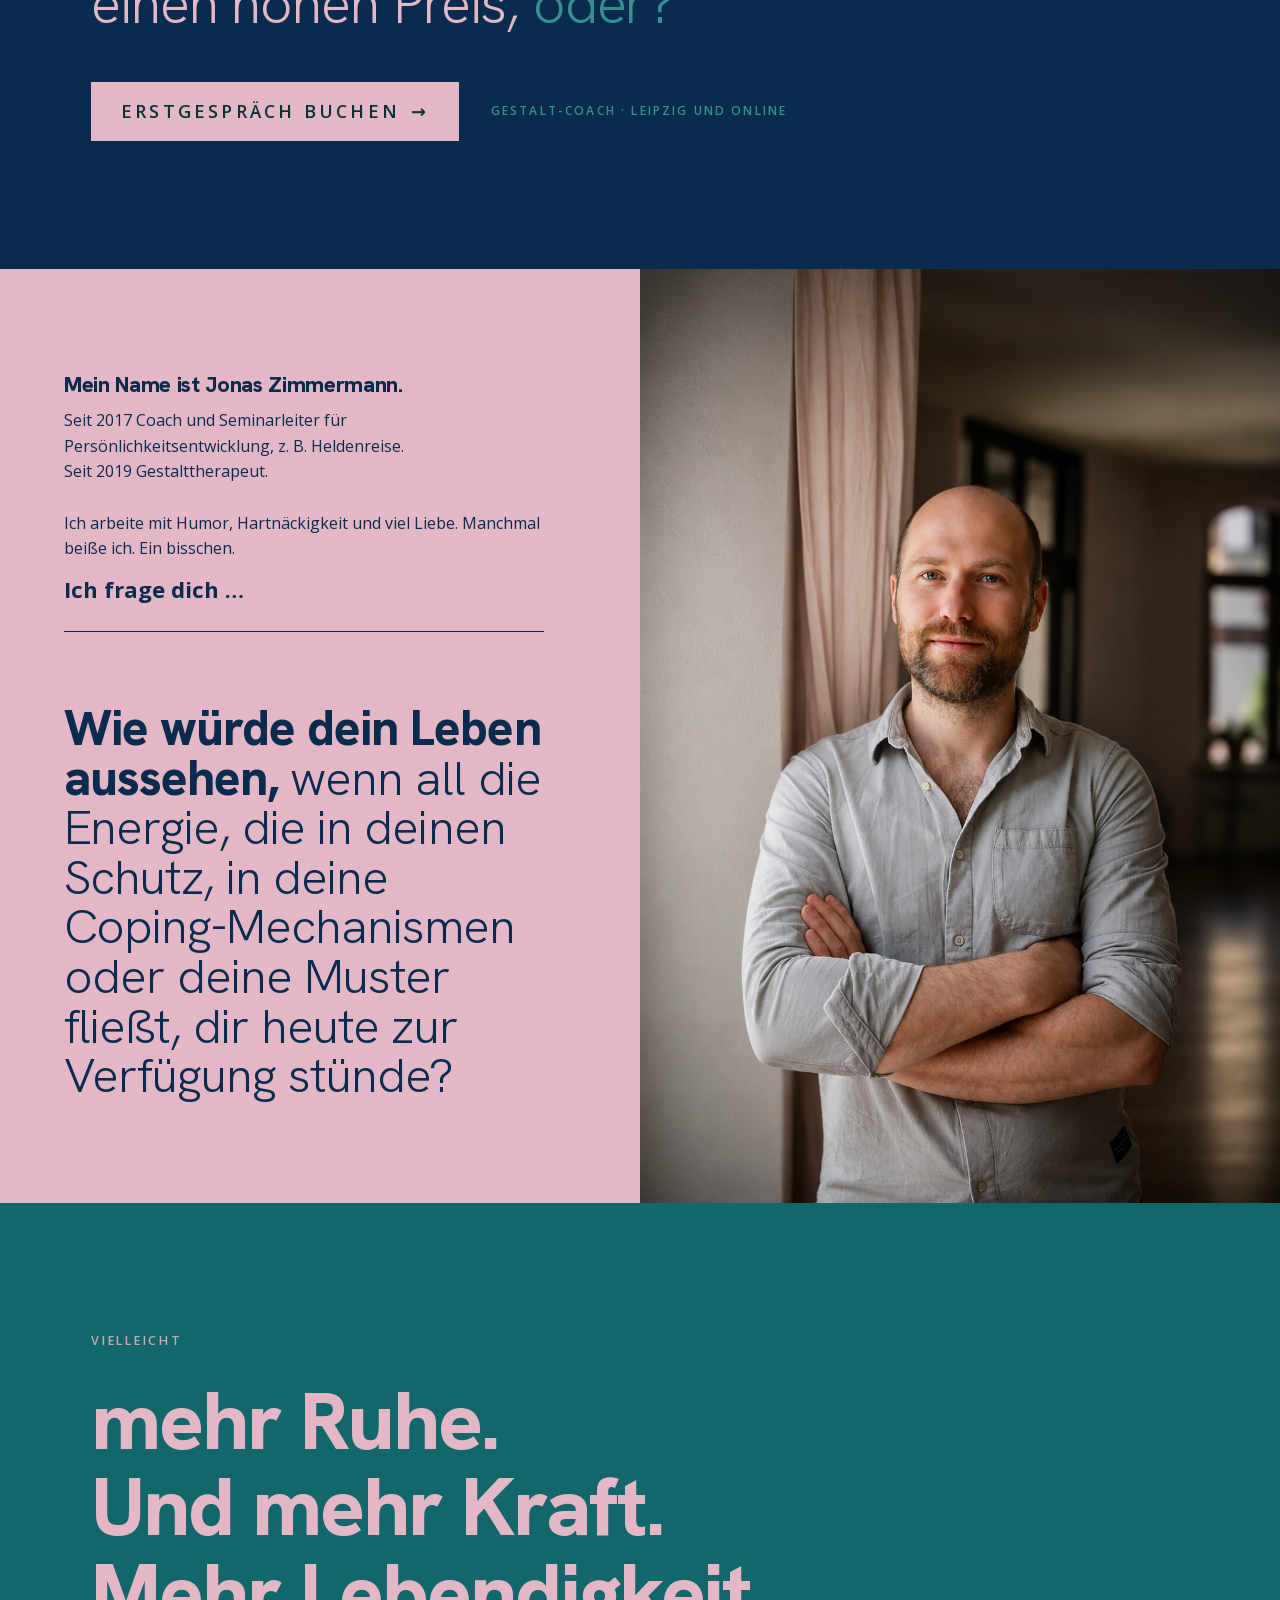
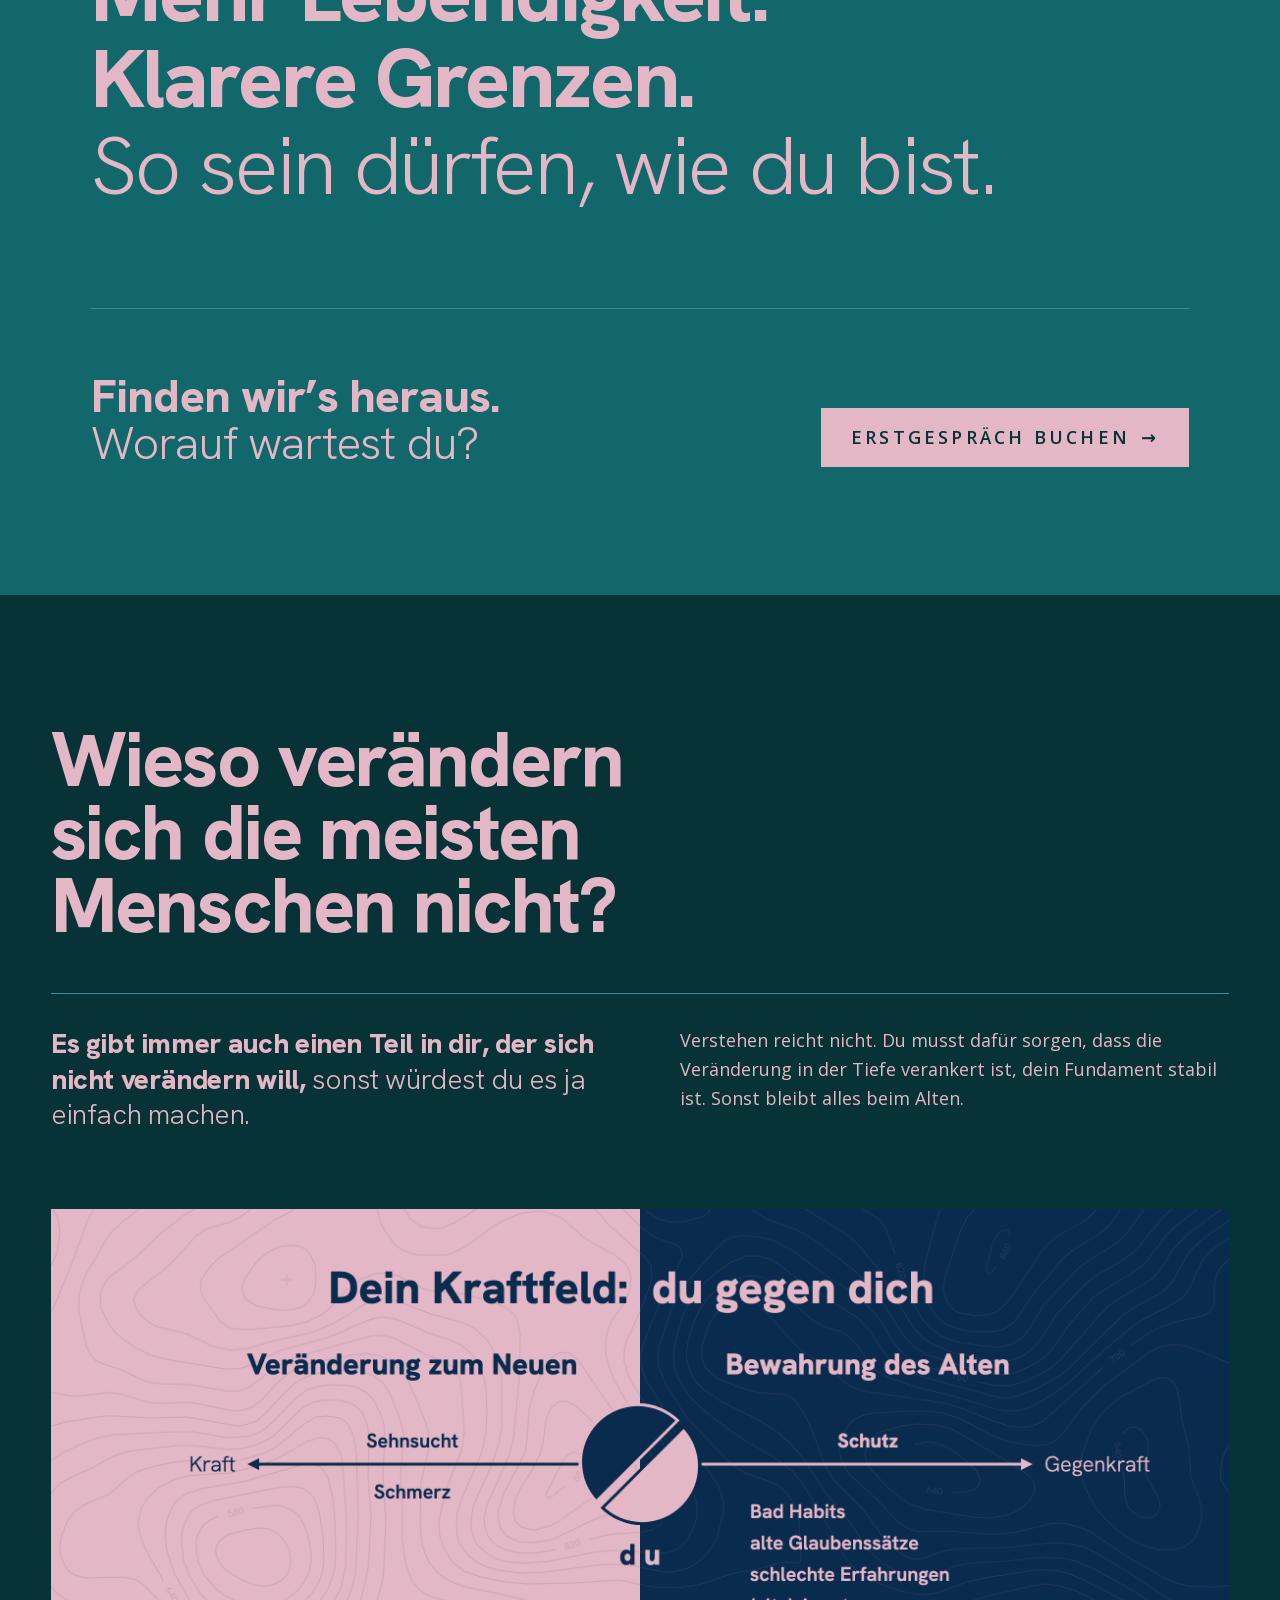
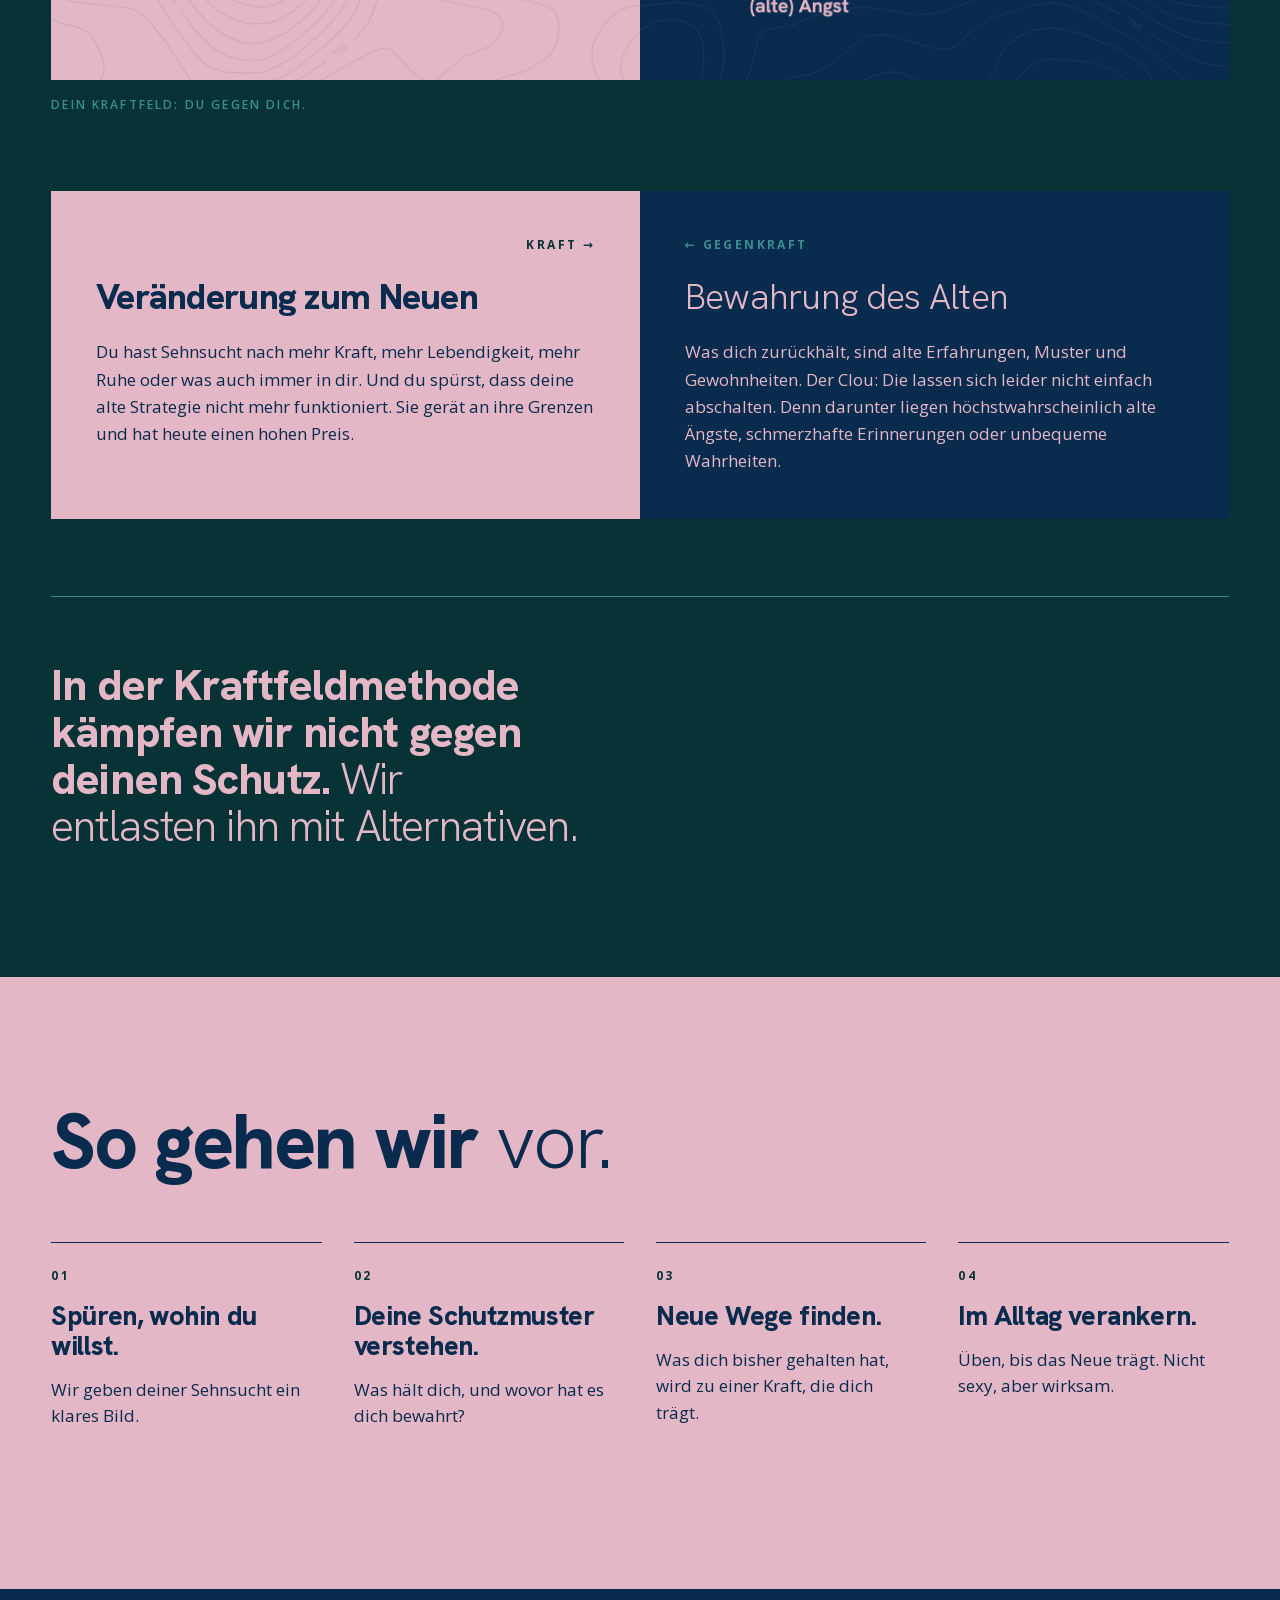
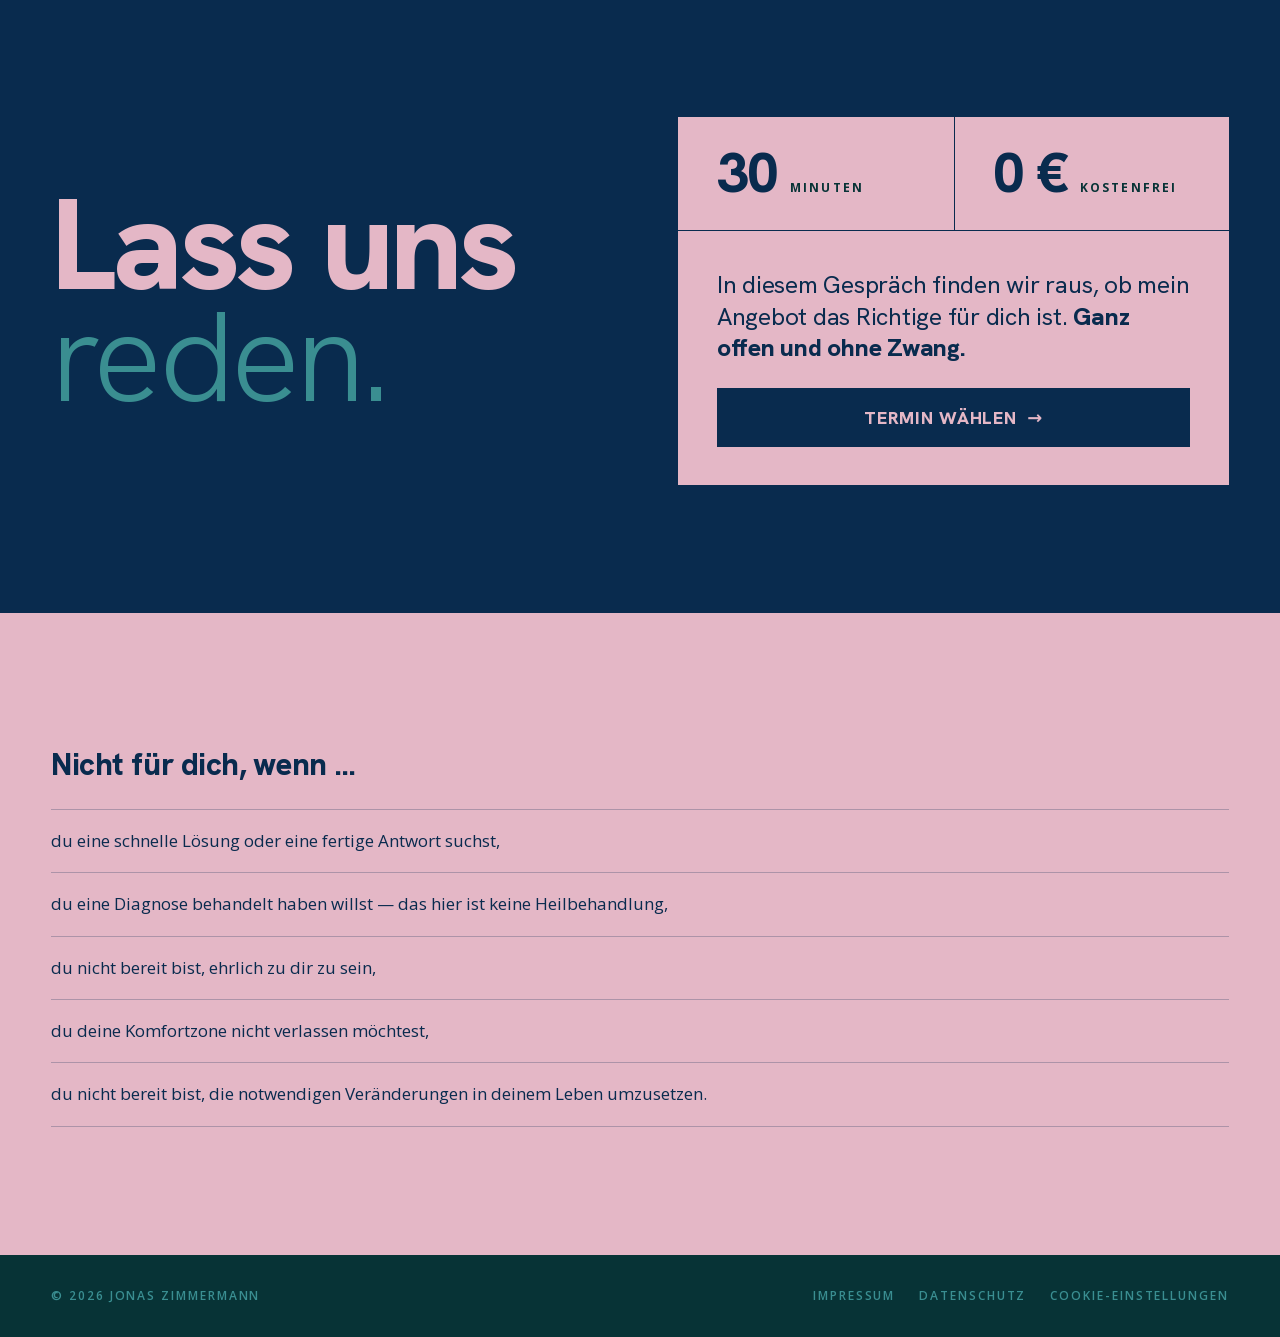
==== commit d2cc904b: "Revert: Kraftfeld 'Scham' (versehentlich in 2c91a4f gepusht, noch nicht freigegeben) Co-Authored-By:" ====
--- a/index.html
+++ b/index.html
@@ -342,7 +342,7 @@
             <span class="dulab">du</span>
             <div class="tags" style="padding-top:10px"><span>Schutz</span></div>
             <span class="side">Bewahrung des Alten</span>
-            <div class="list"><span>Bad Habits</span><span>alte Glaubenssätze</span><span>schlechte Erfahrungen</span><span>(alte) Angst</span><span>Scham</span></div>
+            <div class="list"><span>Bad Habits</span><span>alte Glaubenssätze</span><span>schlechte Erfahrungen</span><span>(alte) Angst</span></div>
             <span class="ar">↓</span>
             <span class="force">Gegenkraft</span>
           </div>
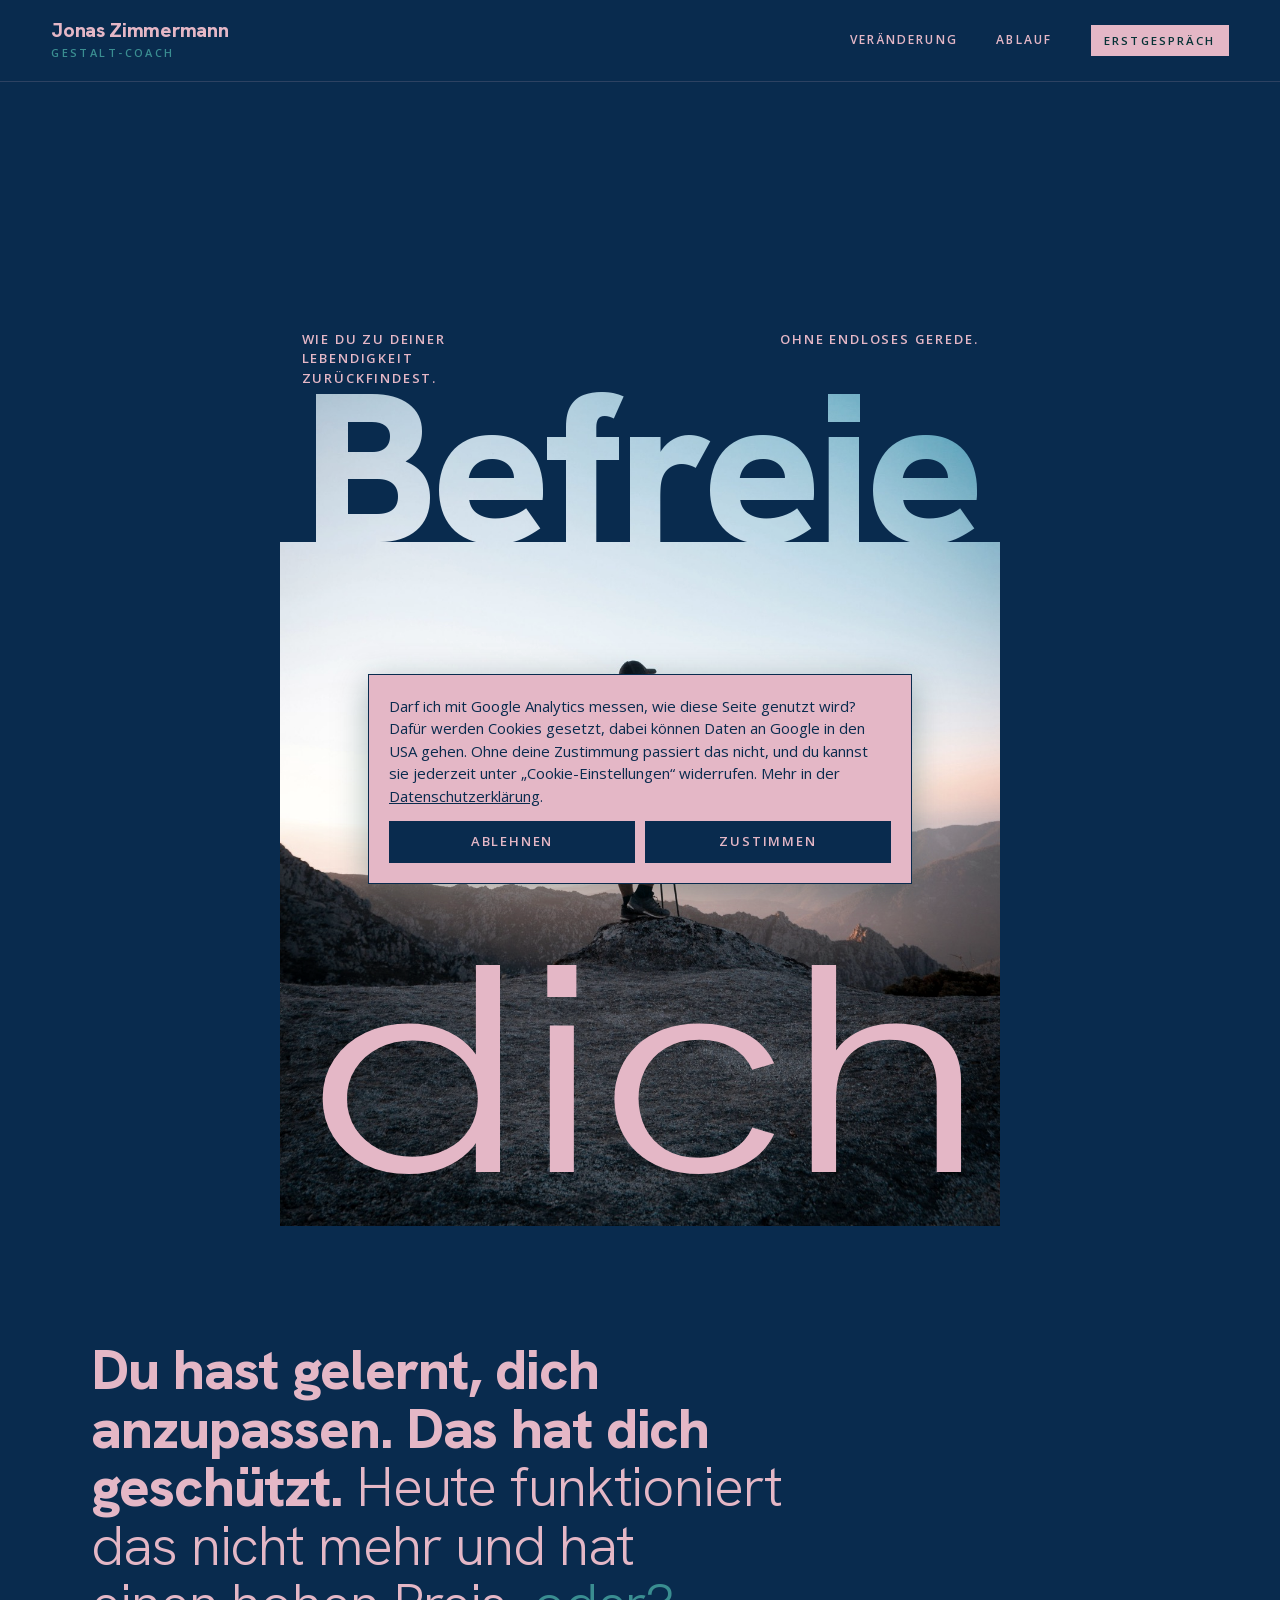
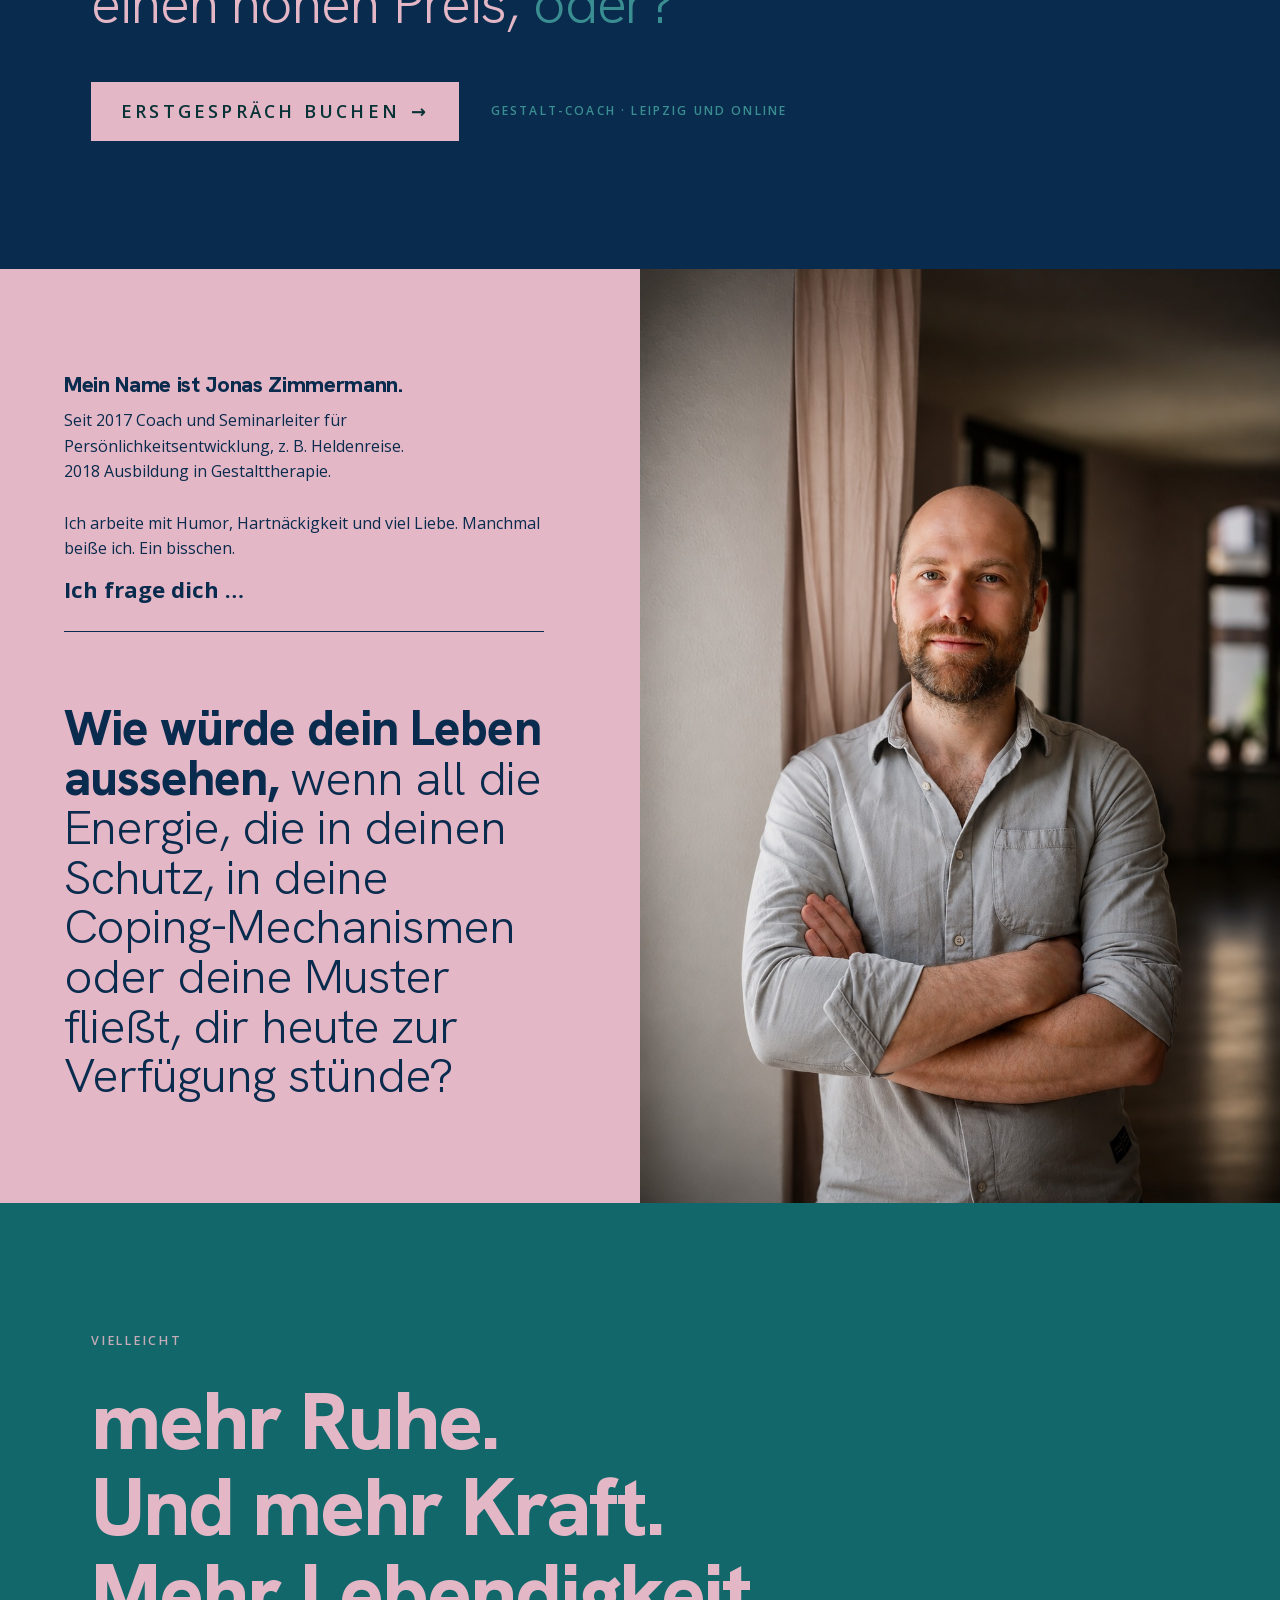
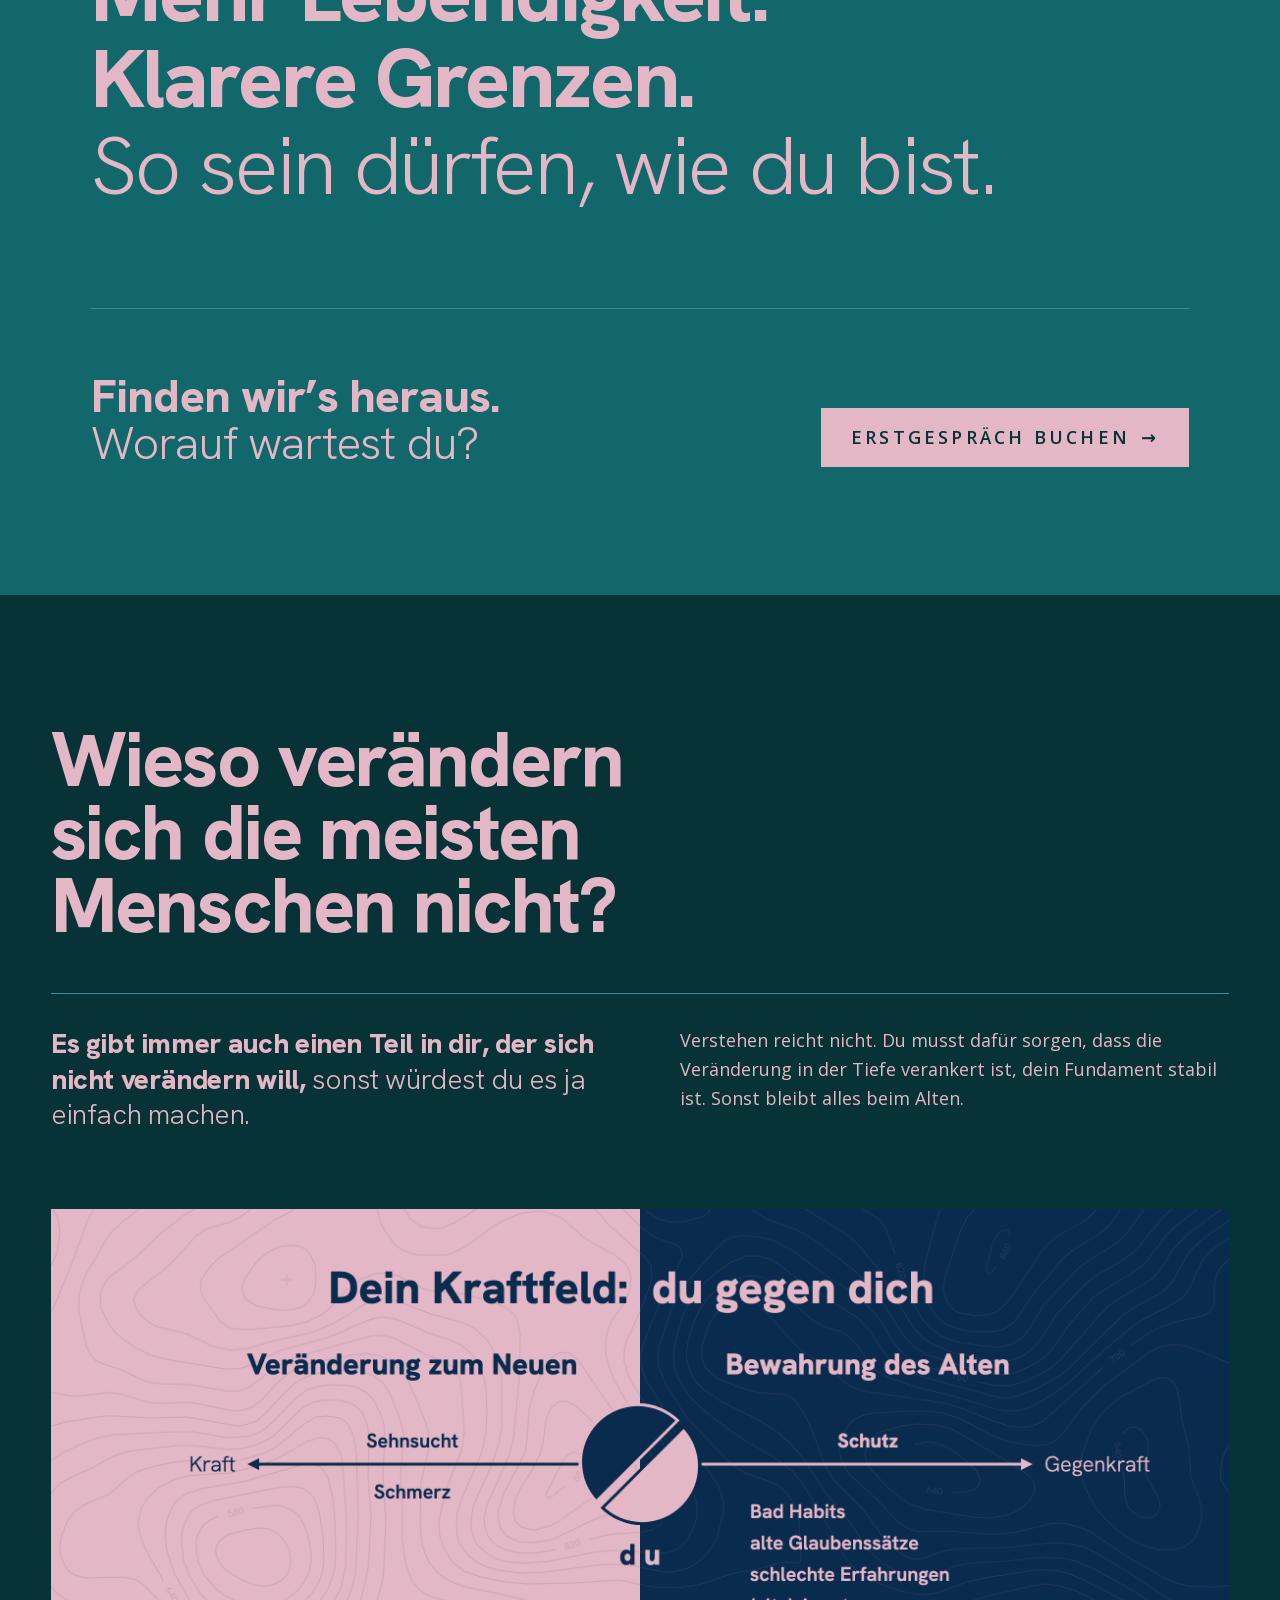
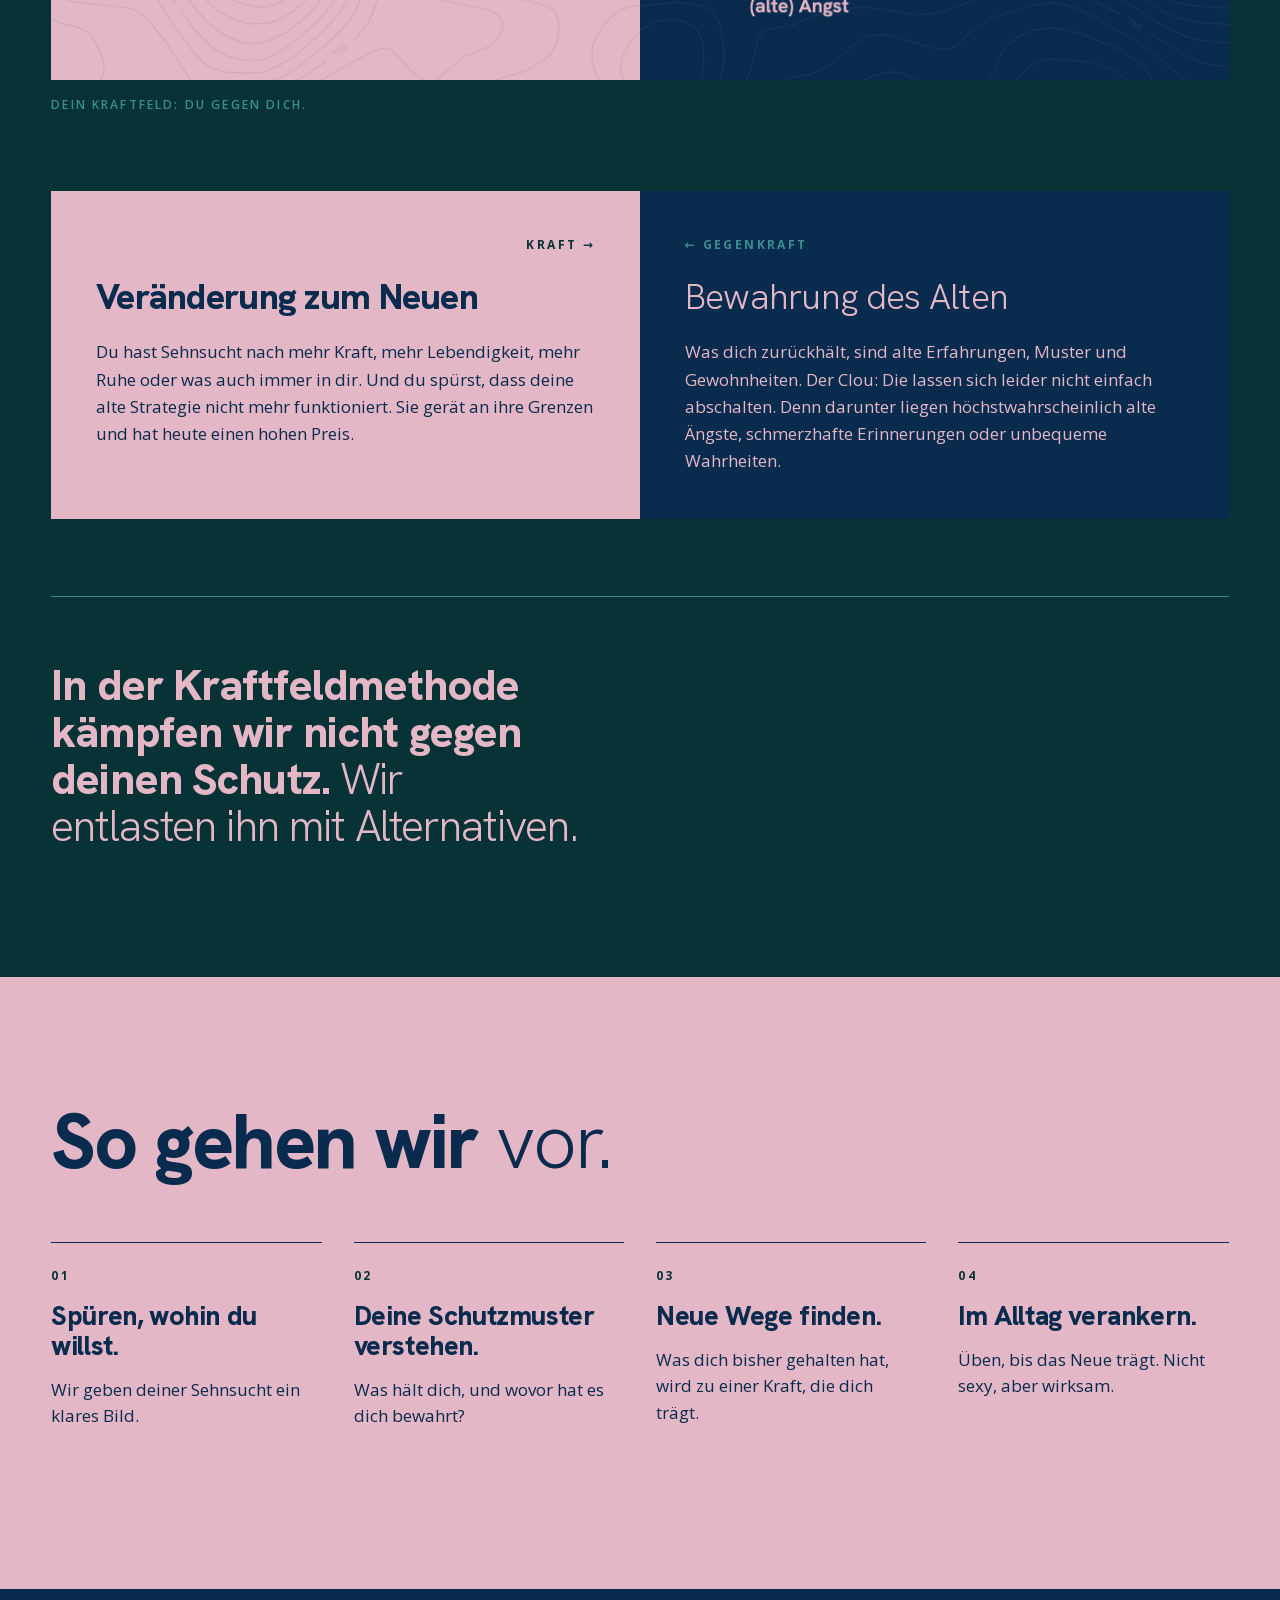
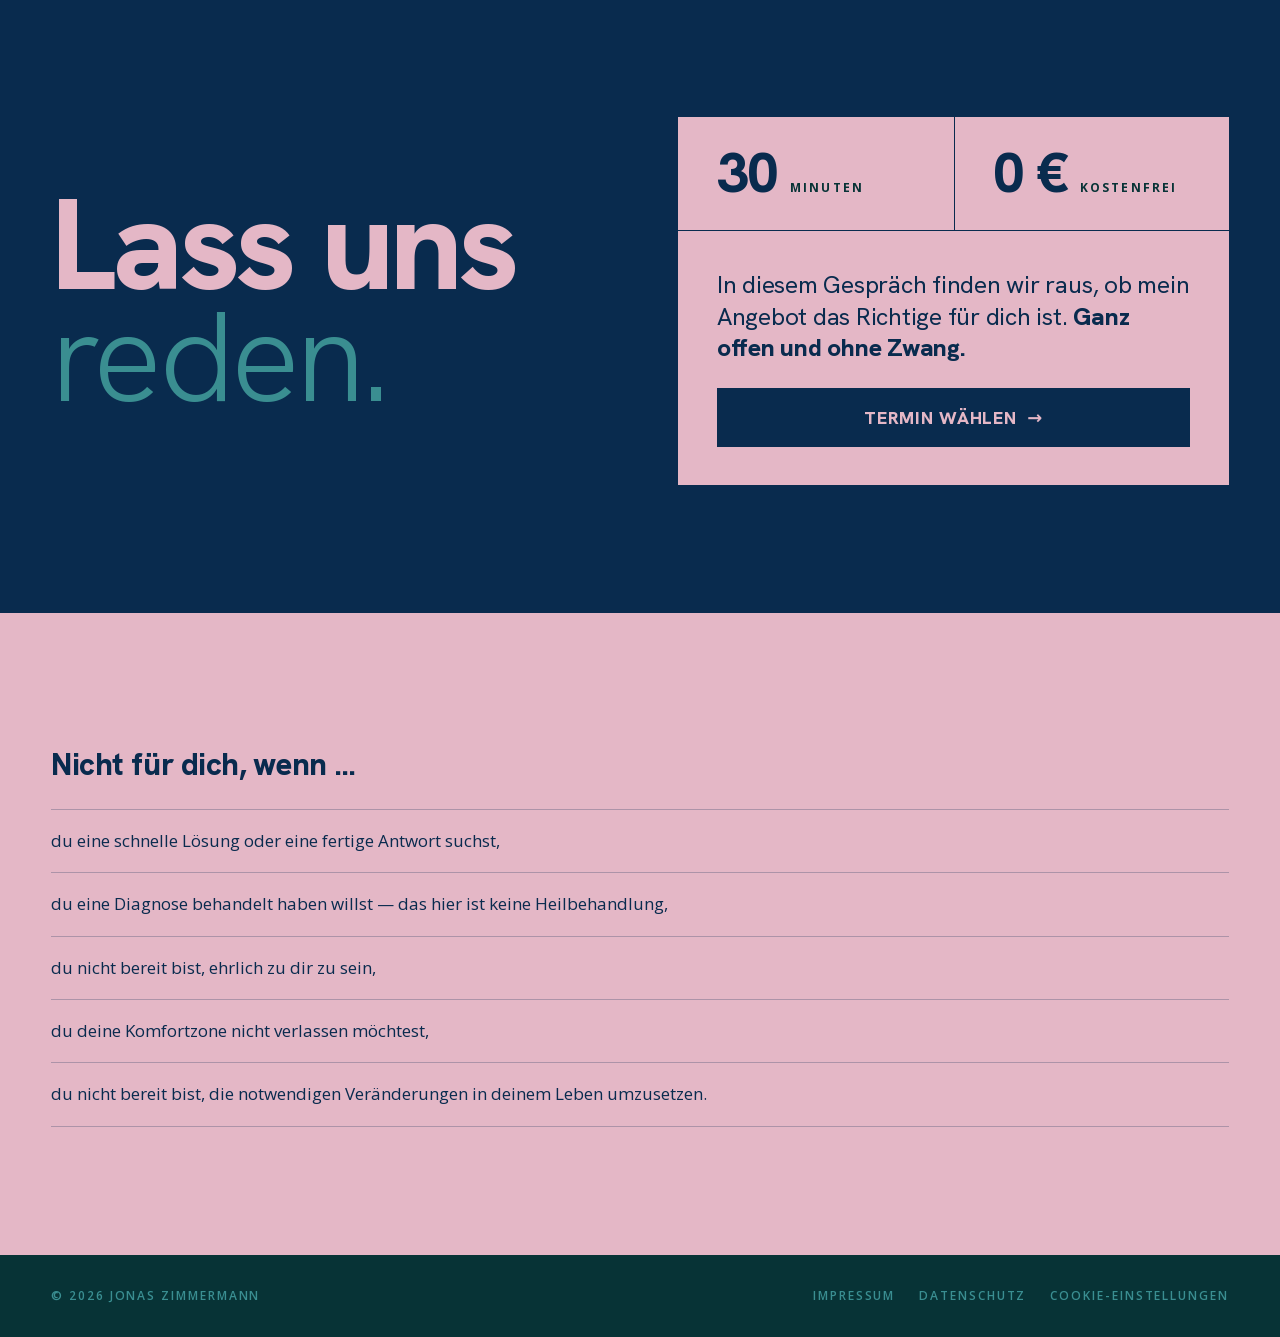
==== commit c60e0567: "Startseite und llms.txt: '2018 Ausbildung in Gestalttherapie' statt 'Seit 2019 Gestalttherapeut' Co-" ====
--- a/index.html
+++ b/index.html
@@ -285,7 +285,7 @@
       <div class="vac-bio">
         <div>
           <span class="name">Mein Name ist Jonas Zimmermann.</span>
-          <p>Seit 2017 Coach und Seminarleiter für Persönlichkeitsentwicklung, z.&nbsp;B. Heldenreise.<br>Seit 2019 Gestalttherapeut.<br><br>Ich arbeite mit Humor, Hartnäckigkeit und viel Liebe. Manchmal beiße ich. Ein bisschen.</p>
+          <p>Seit 2017 Coach und Seminarleiter für Persönlichkeitsentwicklung, z.&nbsp;B. Heldenreise.<br>2018 Ausbildung in Gestalttherapie.<br><br>Ich arbeite mit Humor, Hartnäckigkeit und viel Liebe. Manchmal beiße ich. Ein bisschen.</p>
           <p class="ask">Ich frage dich …</p>
         </div>
       </div>
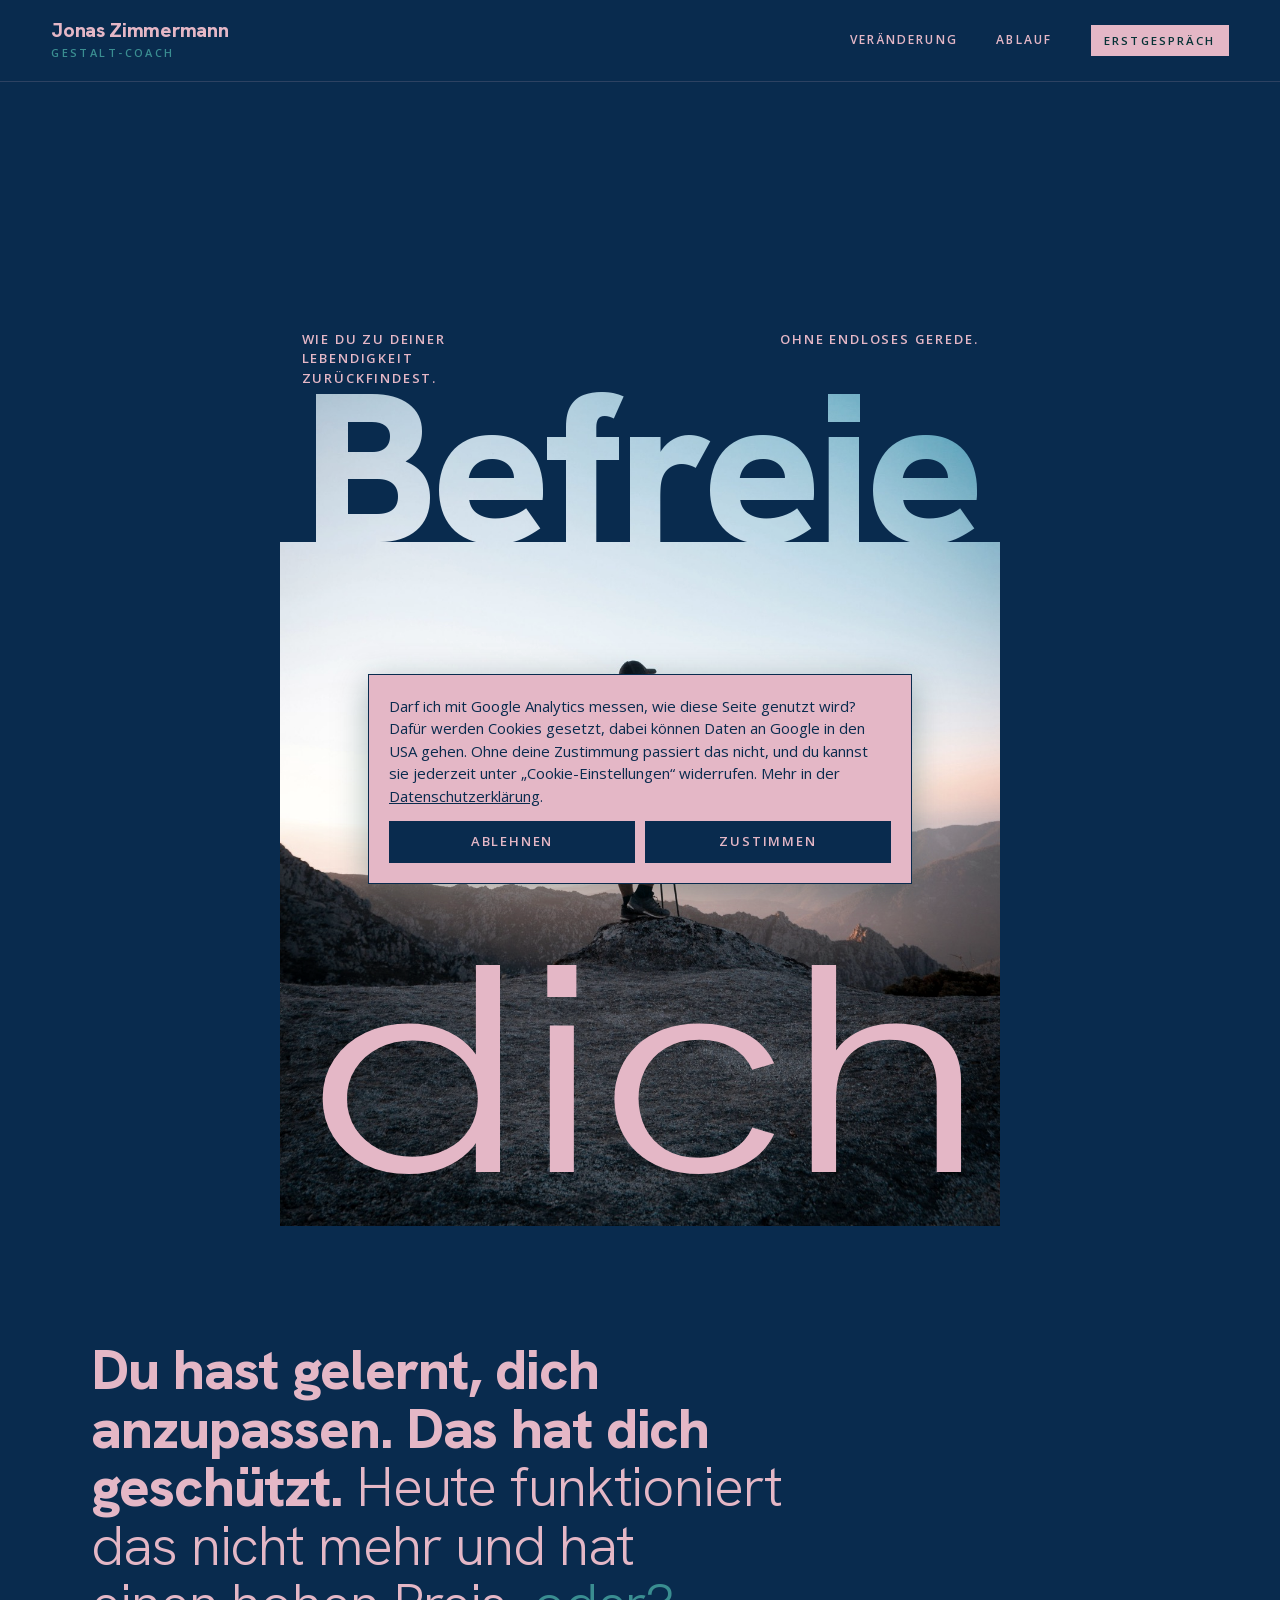
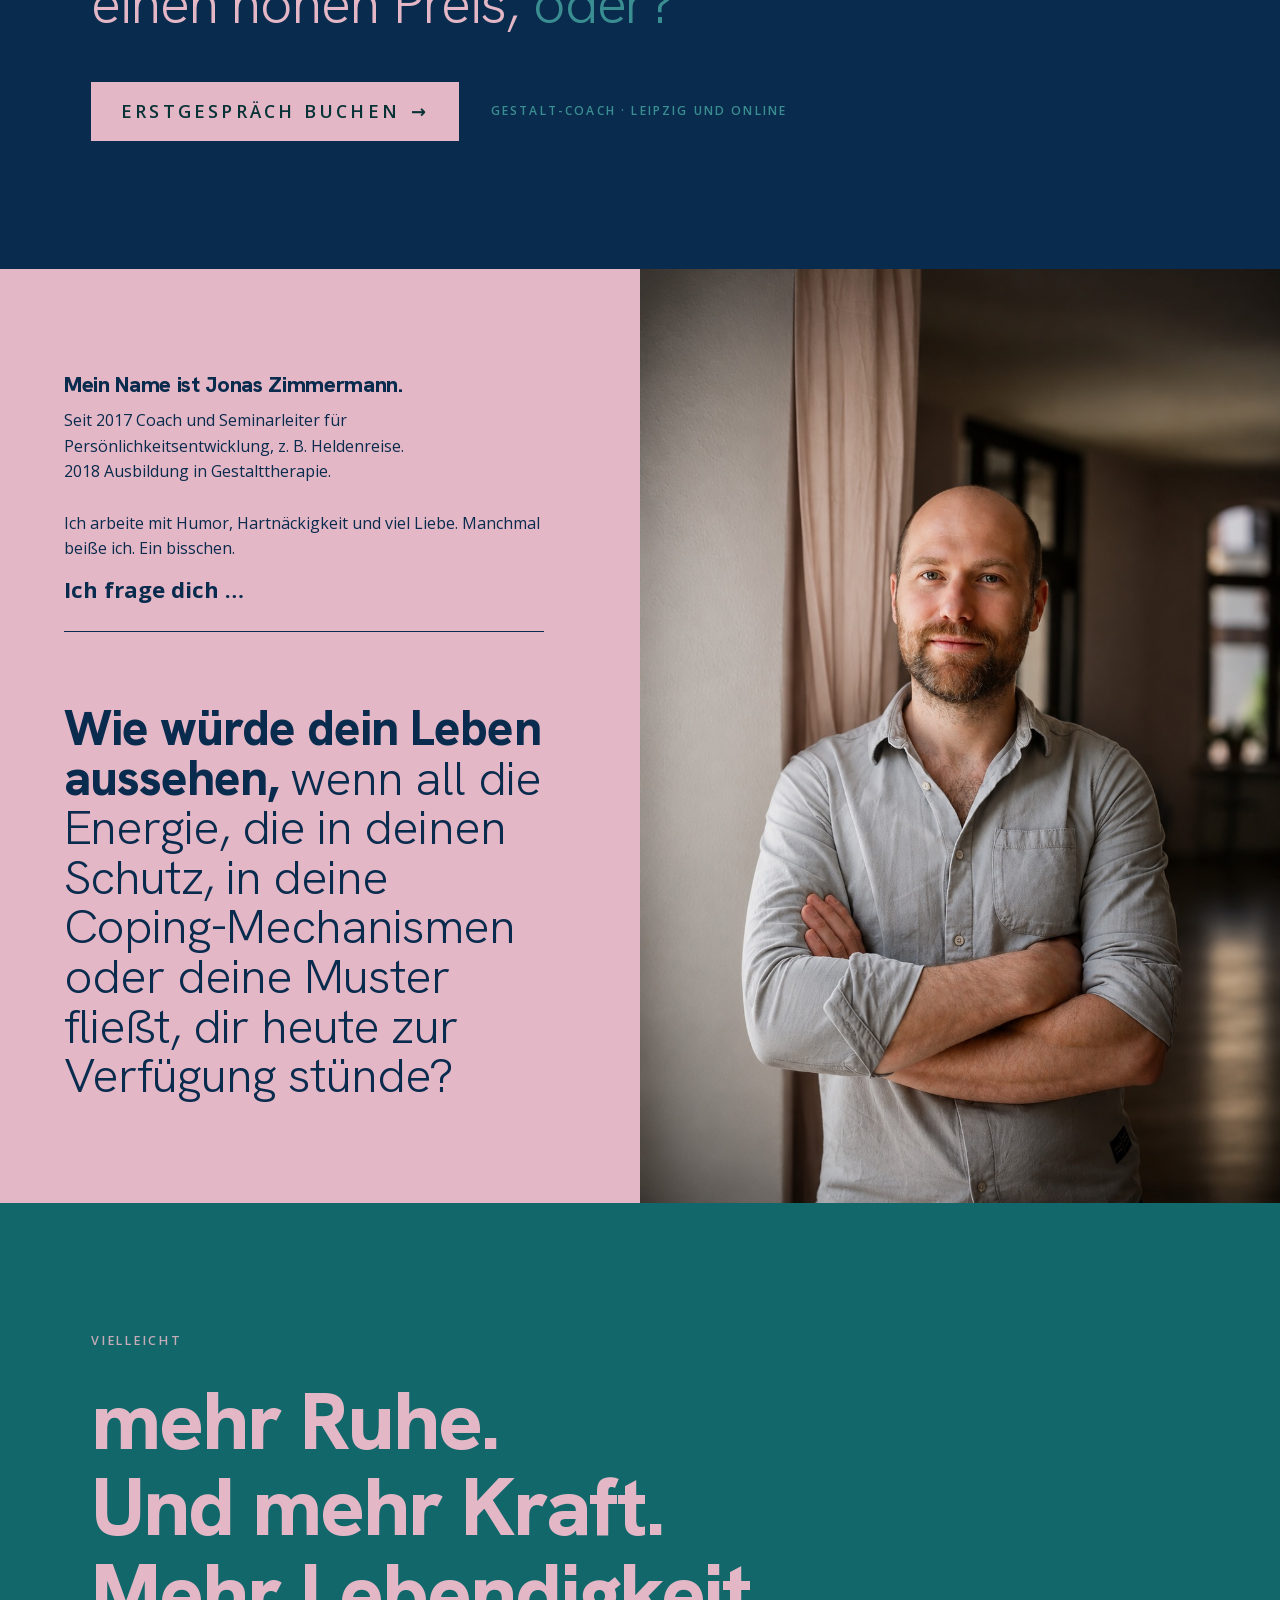
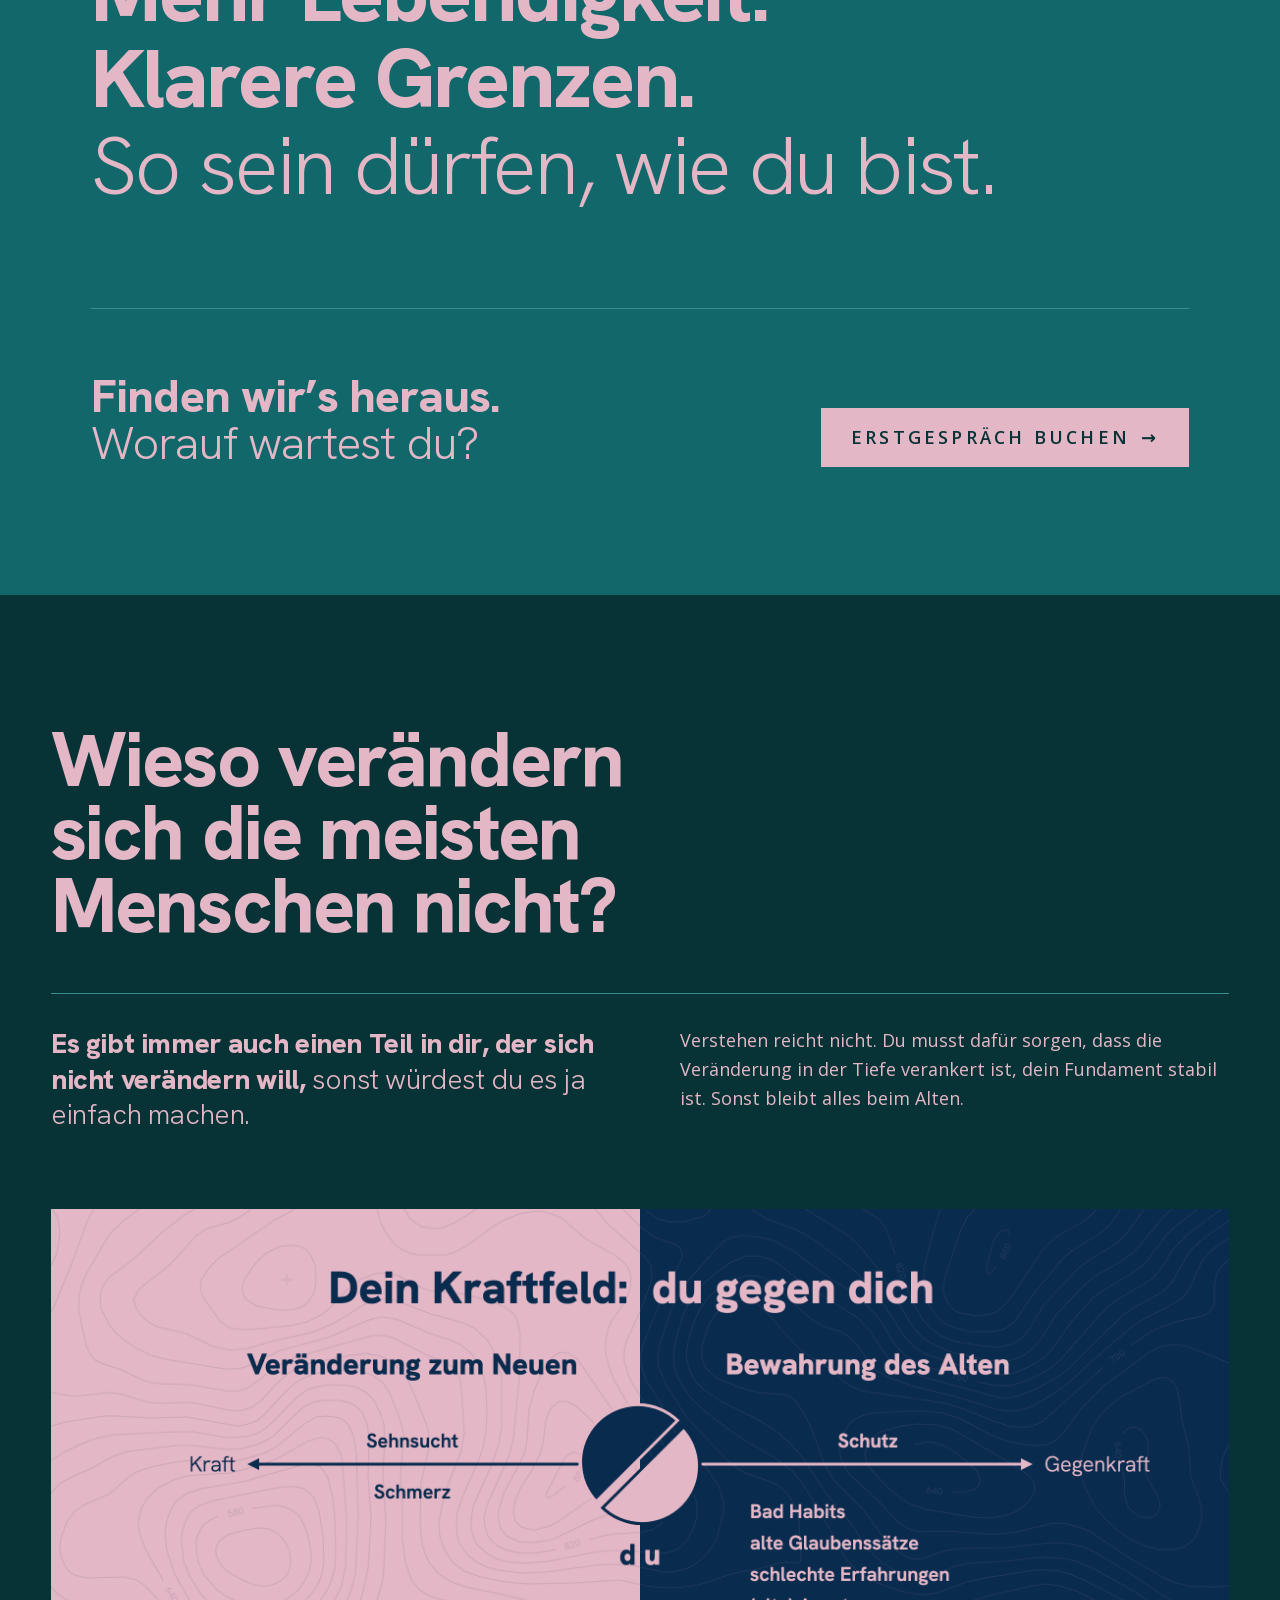
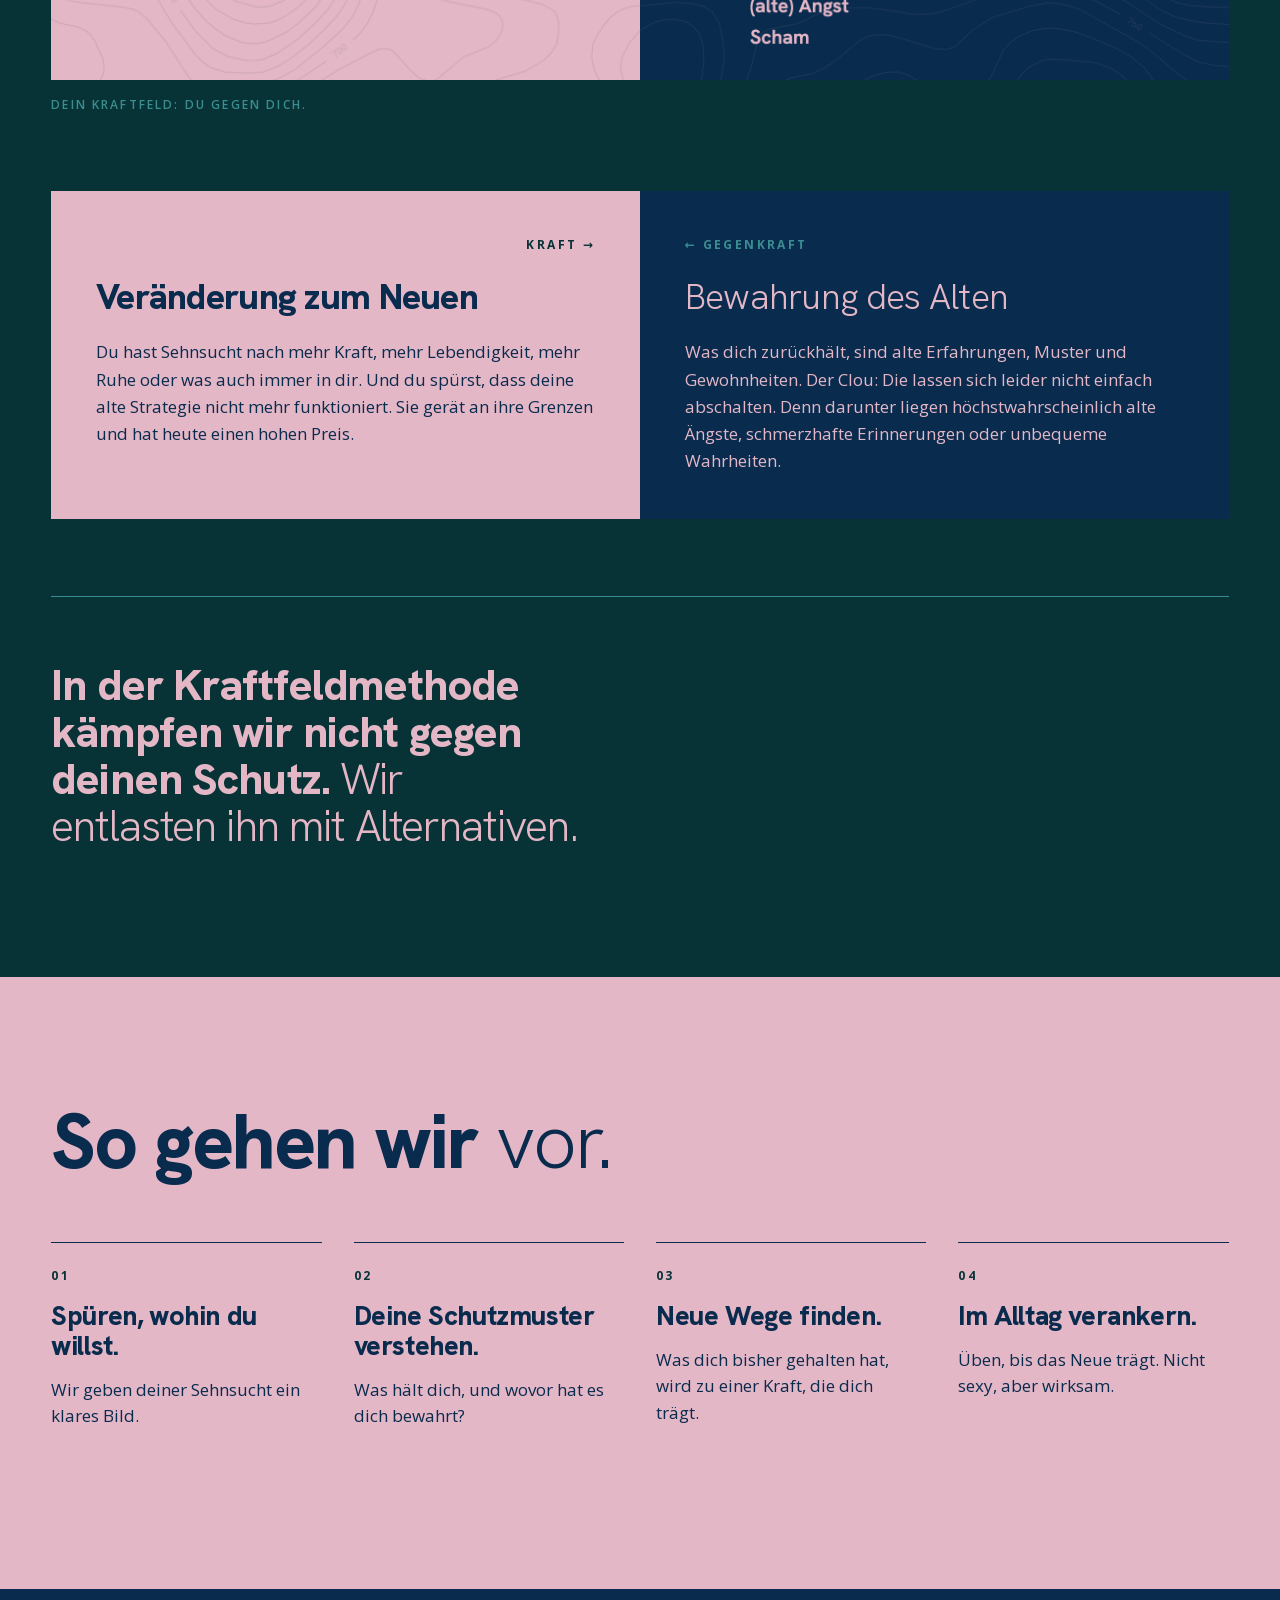
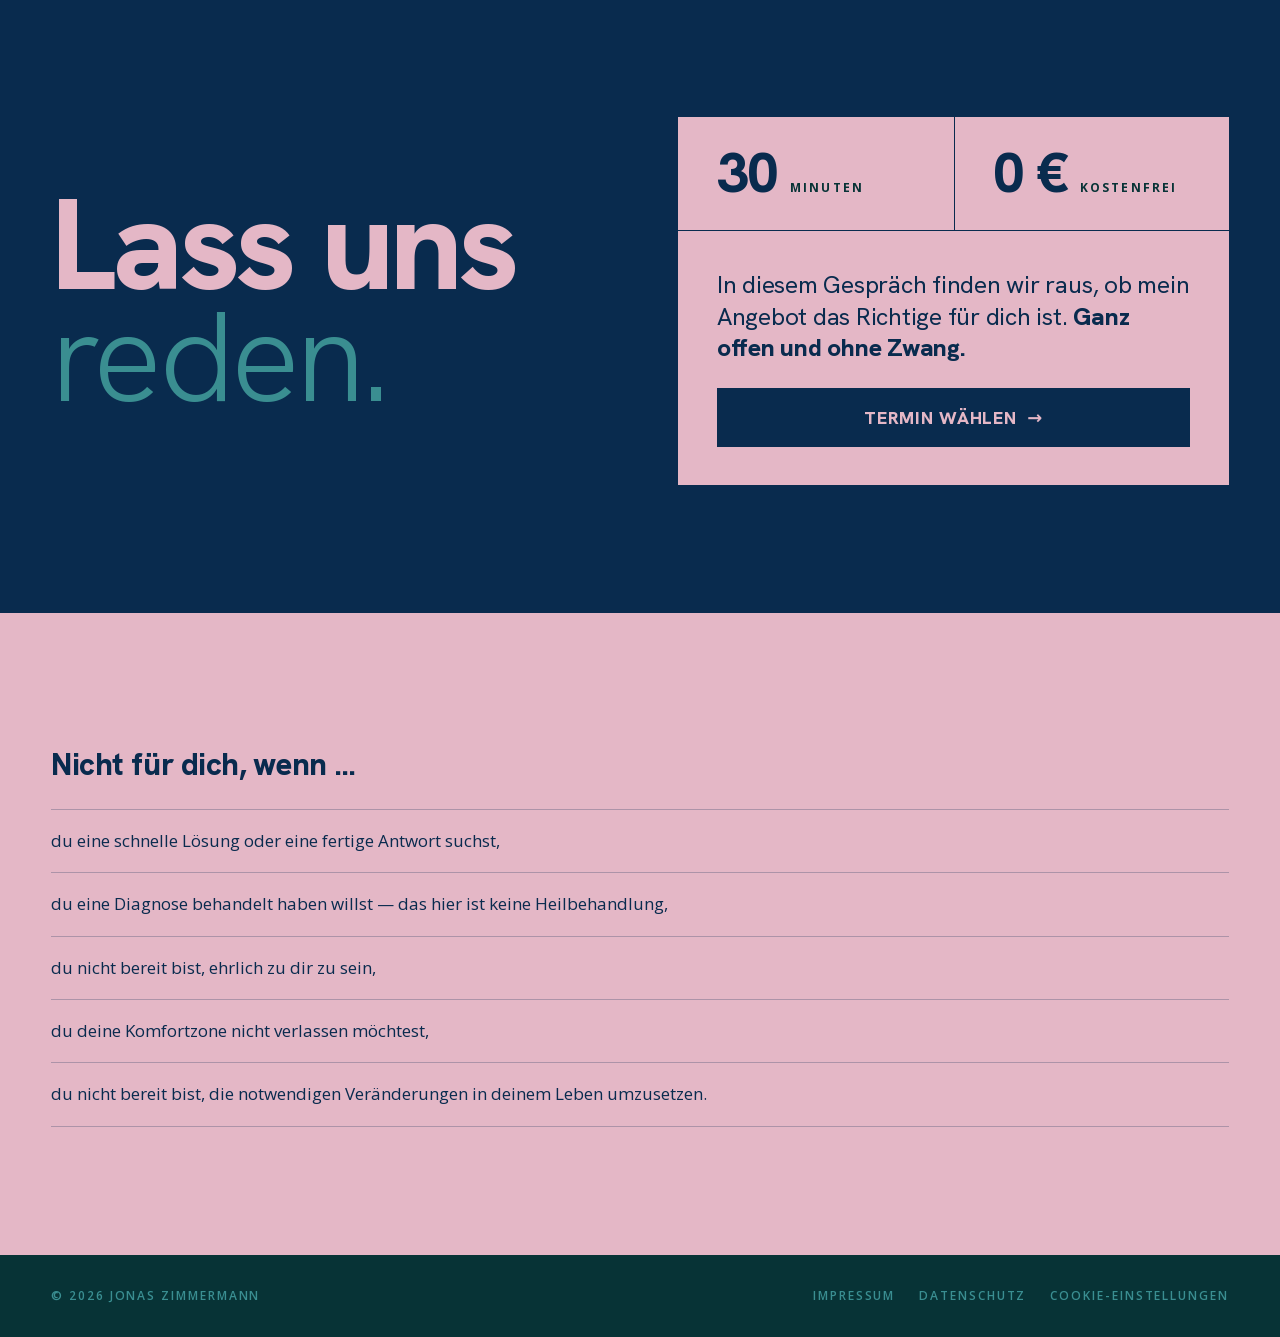
==== commit 72aea0e8: "Kraftfeld: 'Scham' als Gegenkraft (Grafik und Handy-Liste) Co-Authored-By: Claude Opus 5.5 (1M conte" ====
--- a/index.html
+++ b/index.html
@@ -342,7 +342,7 @@
             <span class="dulab">du</span>
             <div class="tags" style="padding-top:10px"><span>Schutz</span></div>
             <span class="side">Bewahrung des Alten</span>
-            <div class="list"><span>Bad Habits</span><span>alte Glaubenssätze</span><span>schlechte Erfahrungen</span><span>(alte) Angst</span></div>
+            <div class="list"><span>Bad Habits</span><span>alte Glaubenssätze</span><span>schlechte Erfahrungen</span><span>(alte) Angst</span><span>Scham</span></div>
             <span class="ar">↓</span>
             <span class="force">Gegenkraft</span>
           </div>
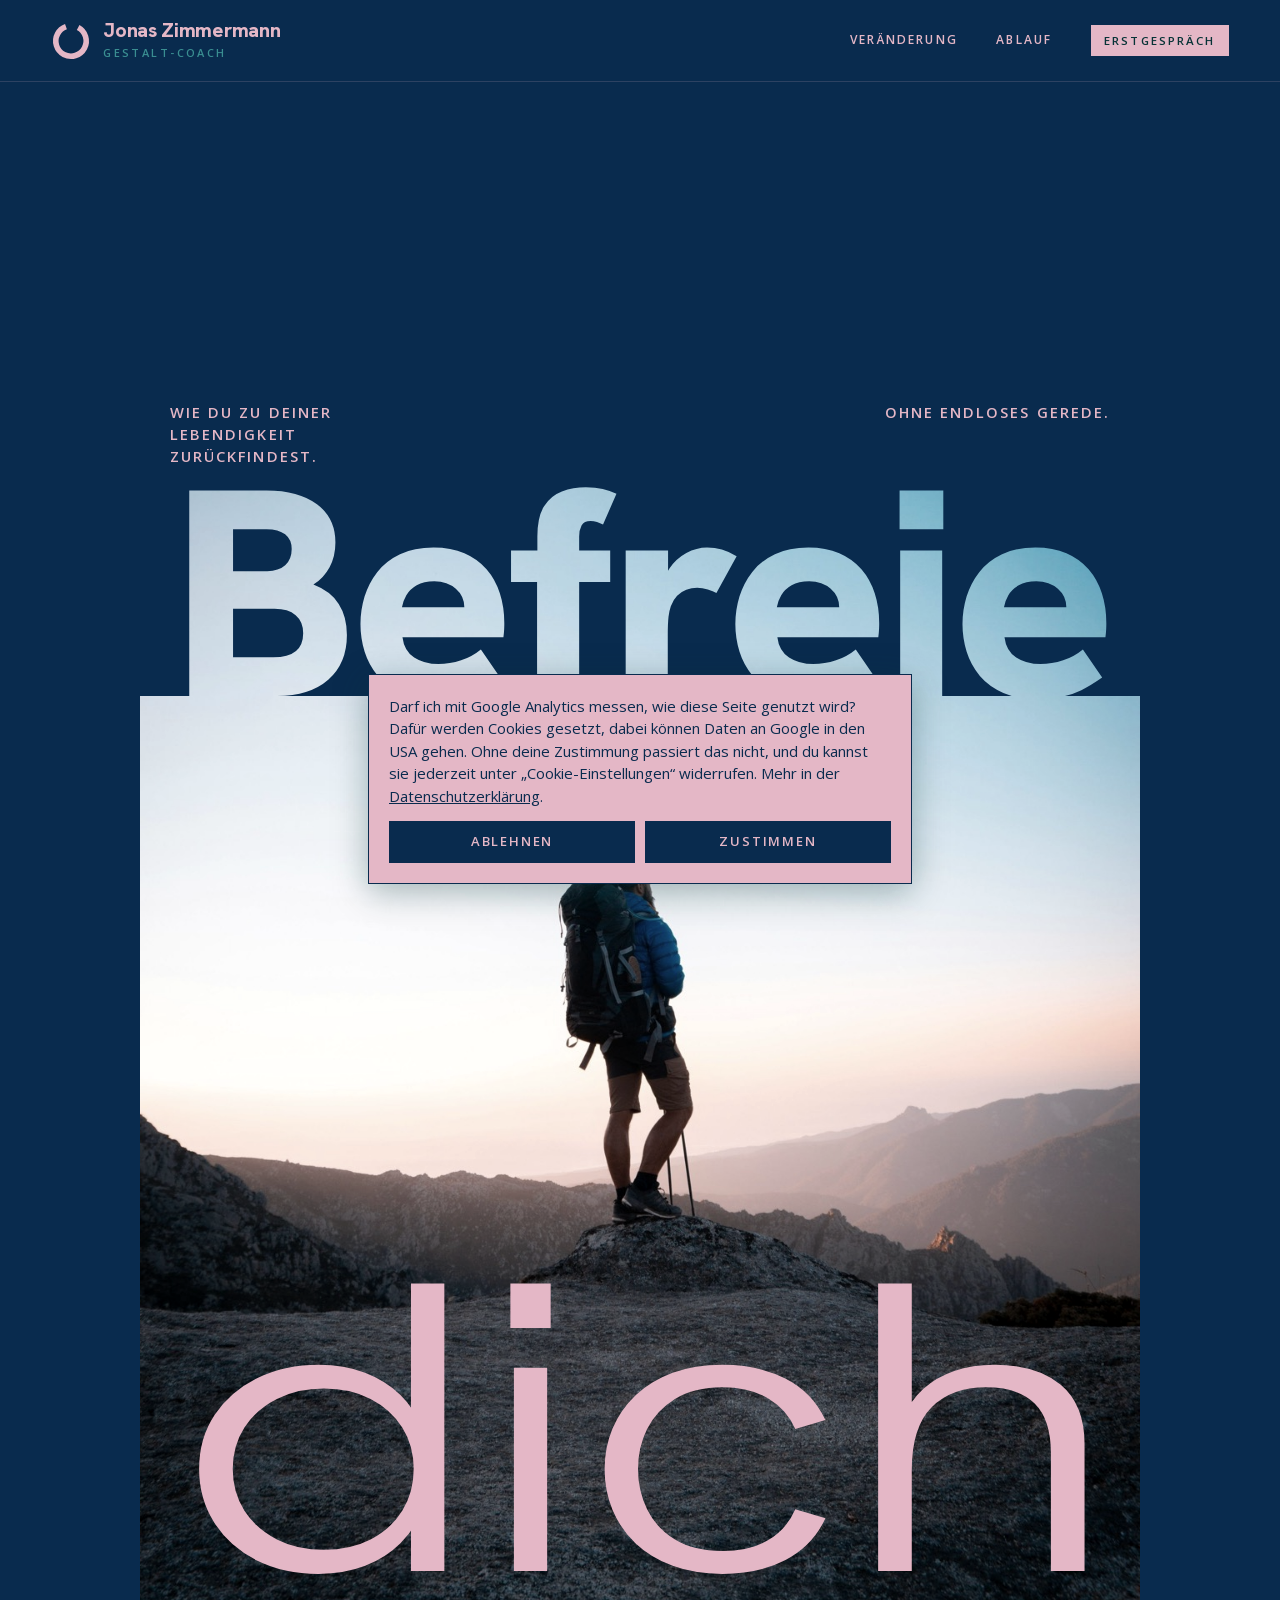
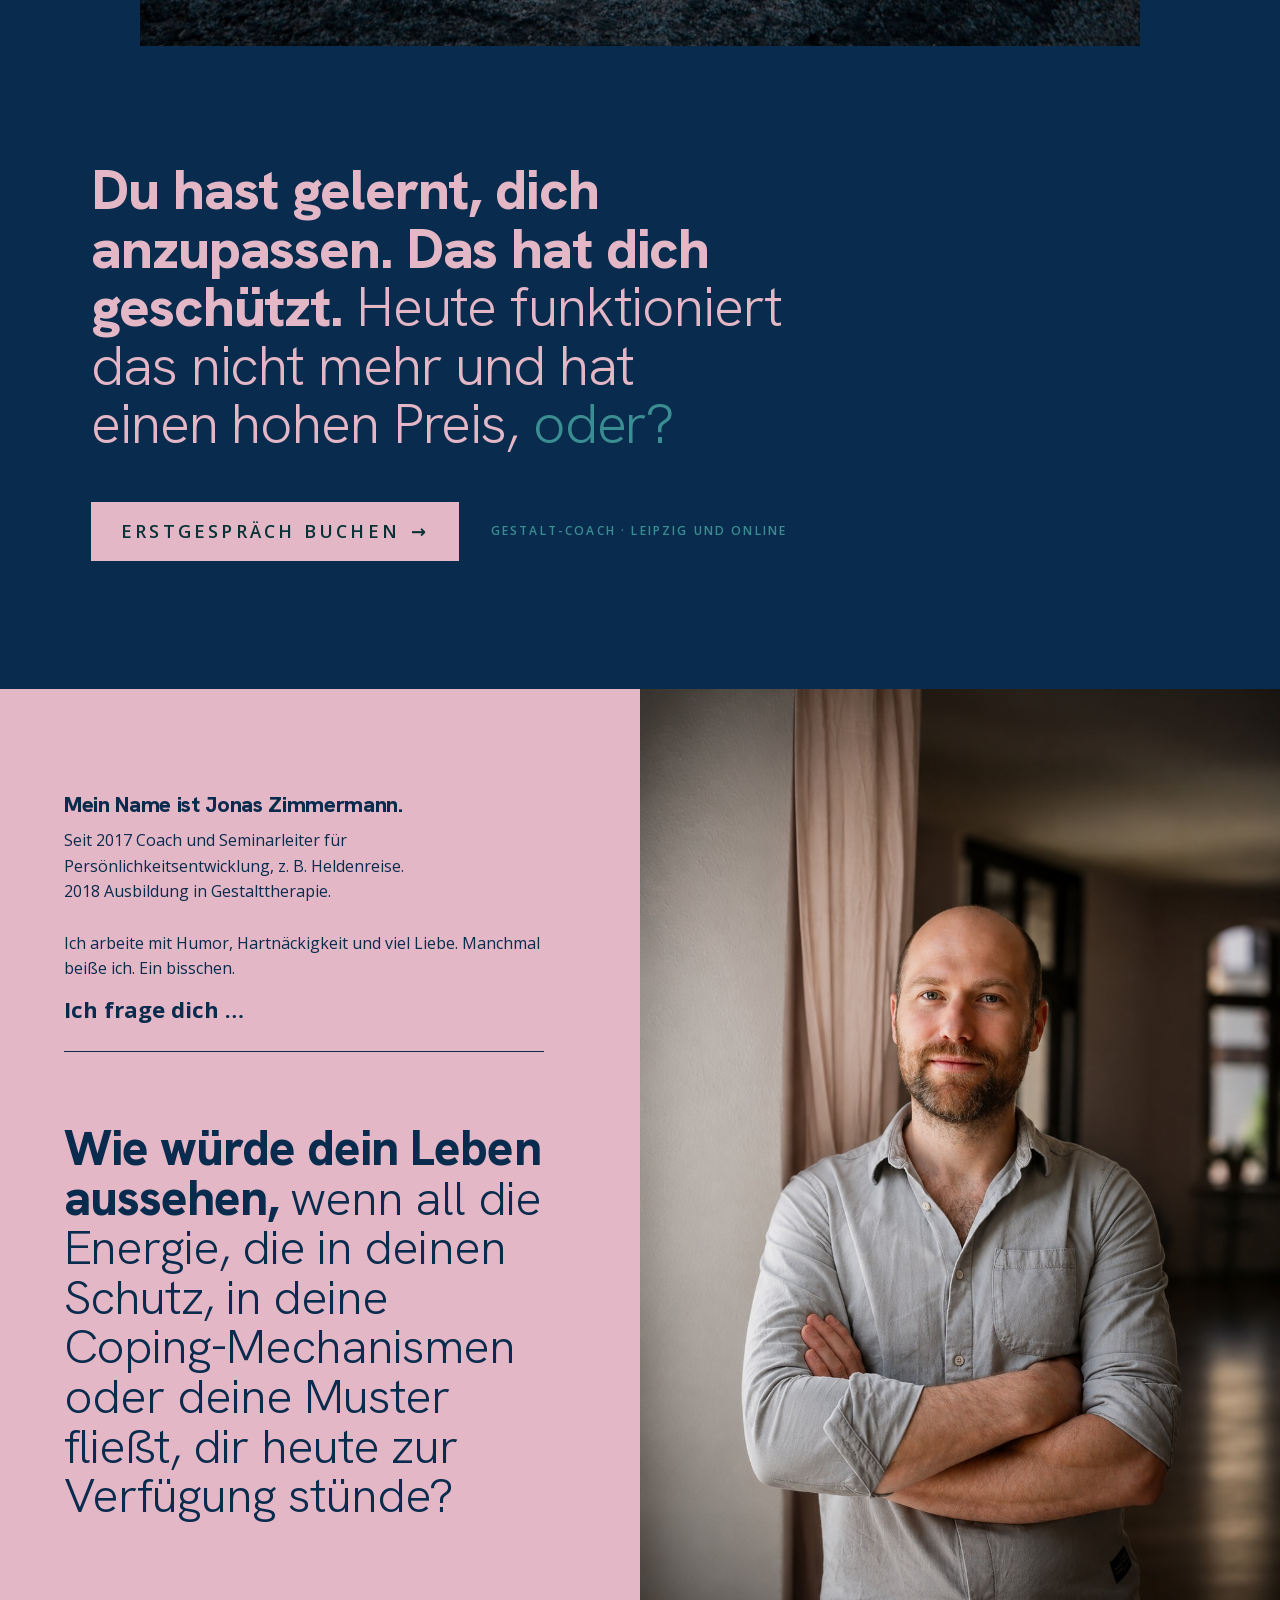
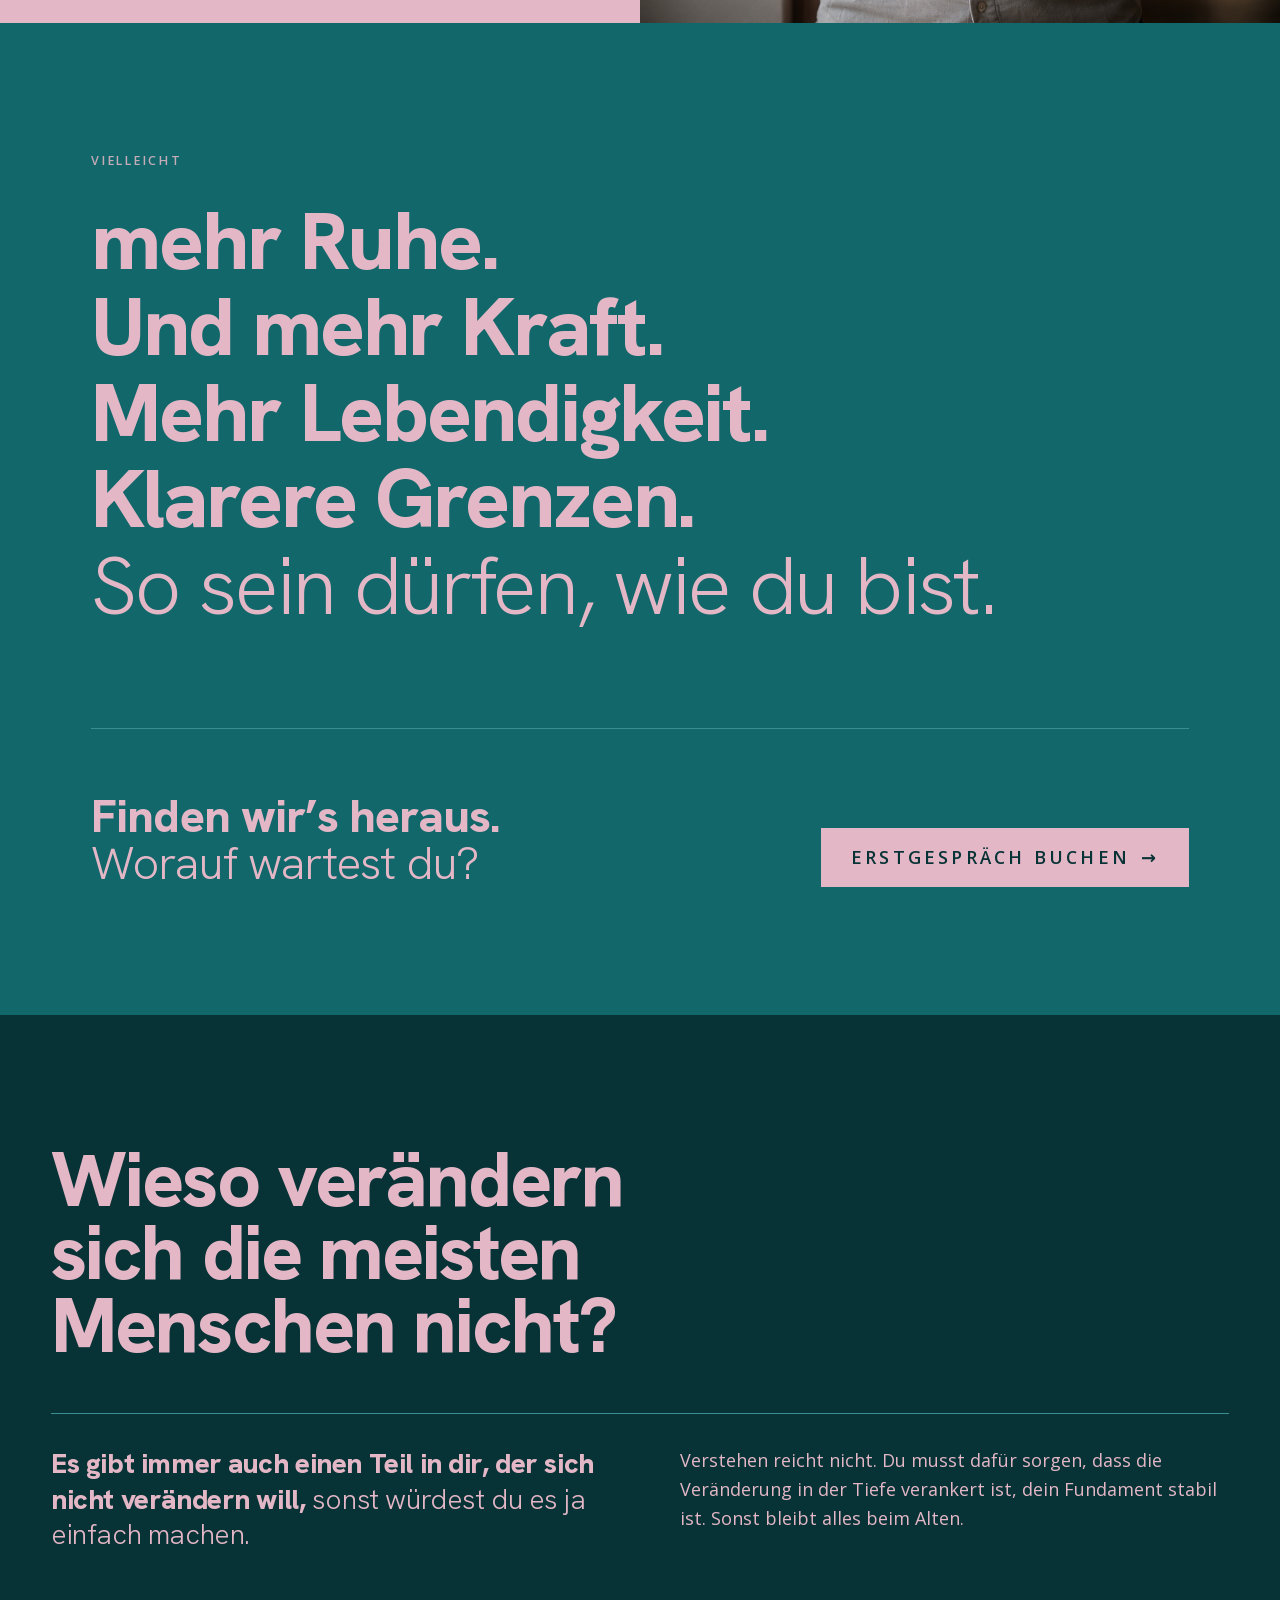
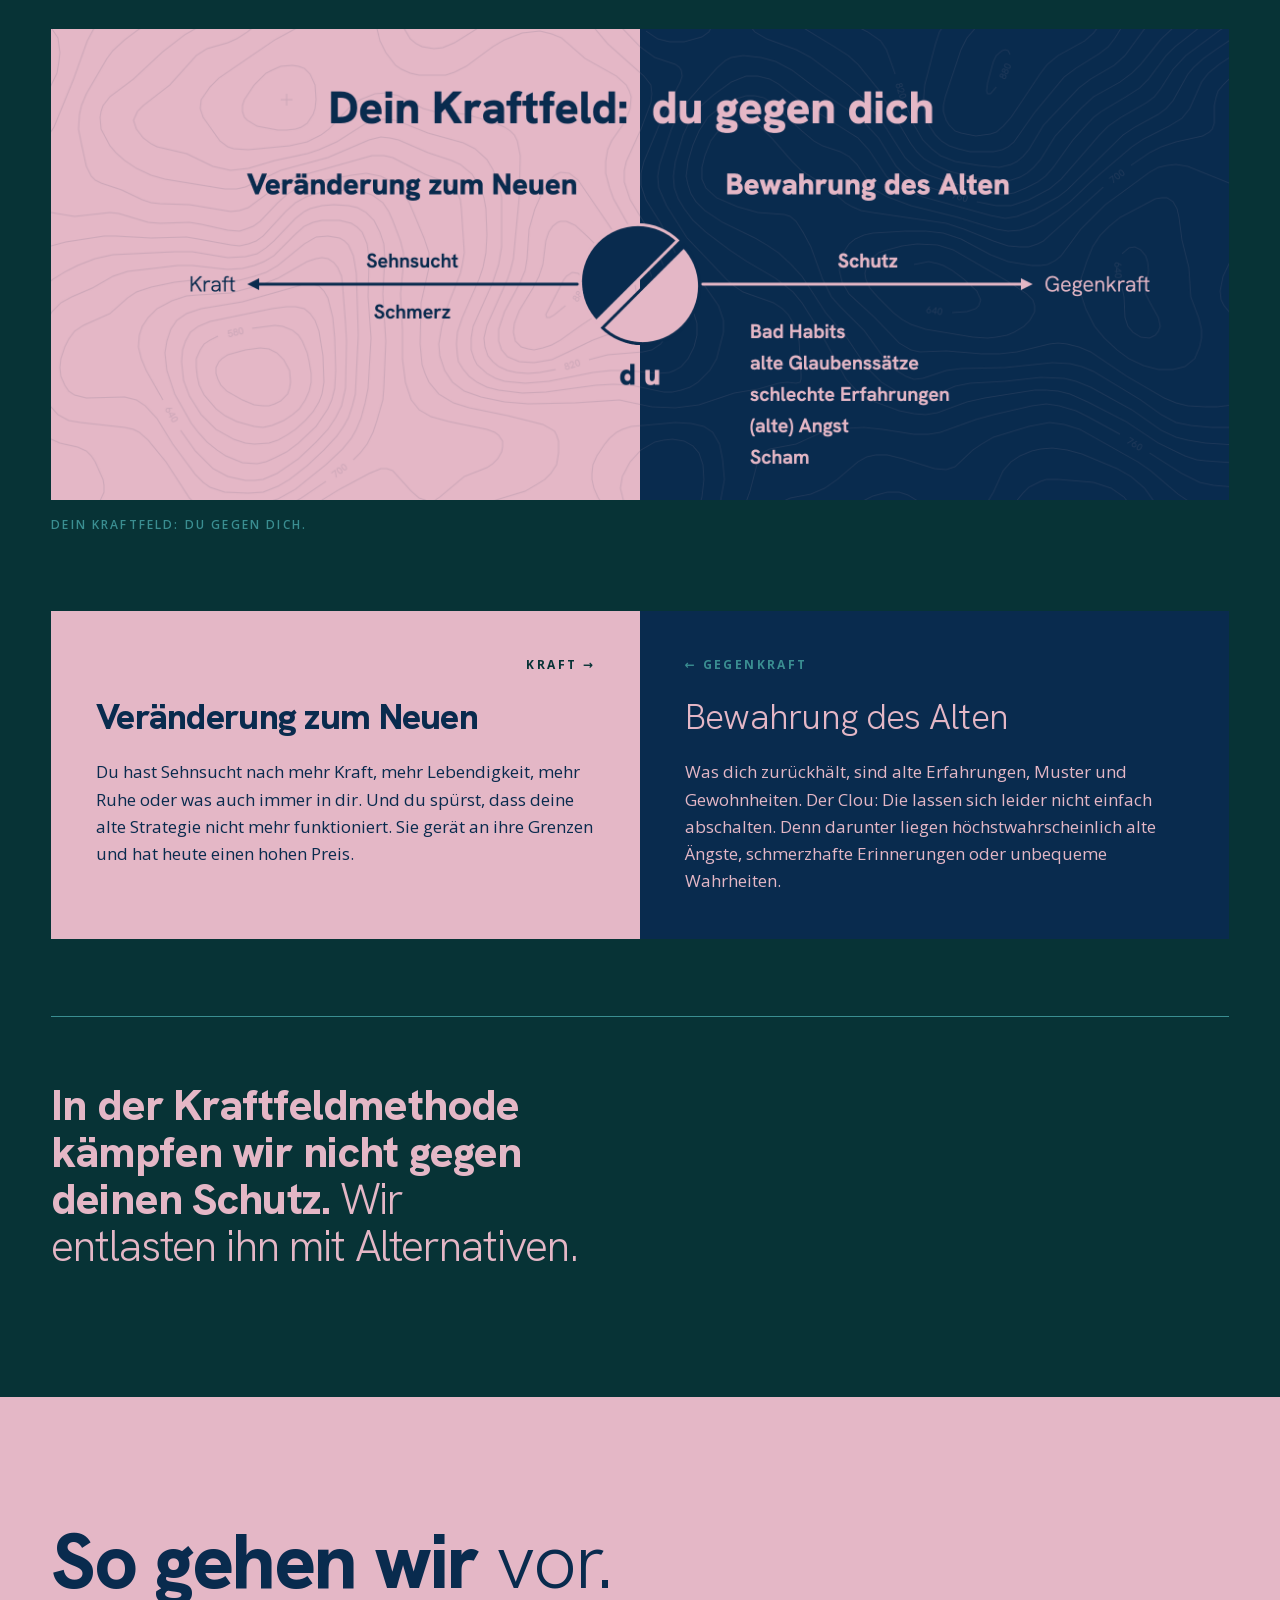
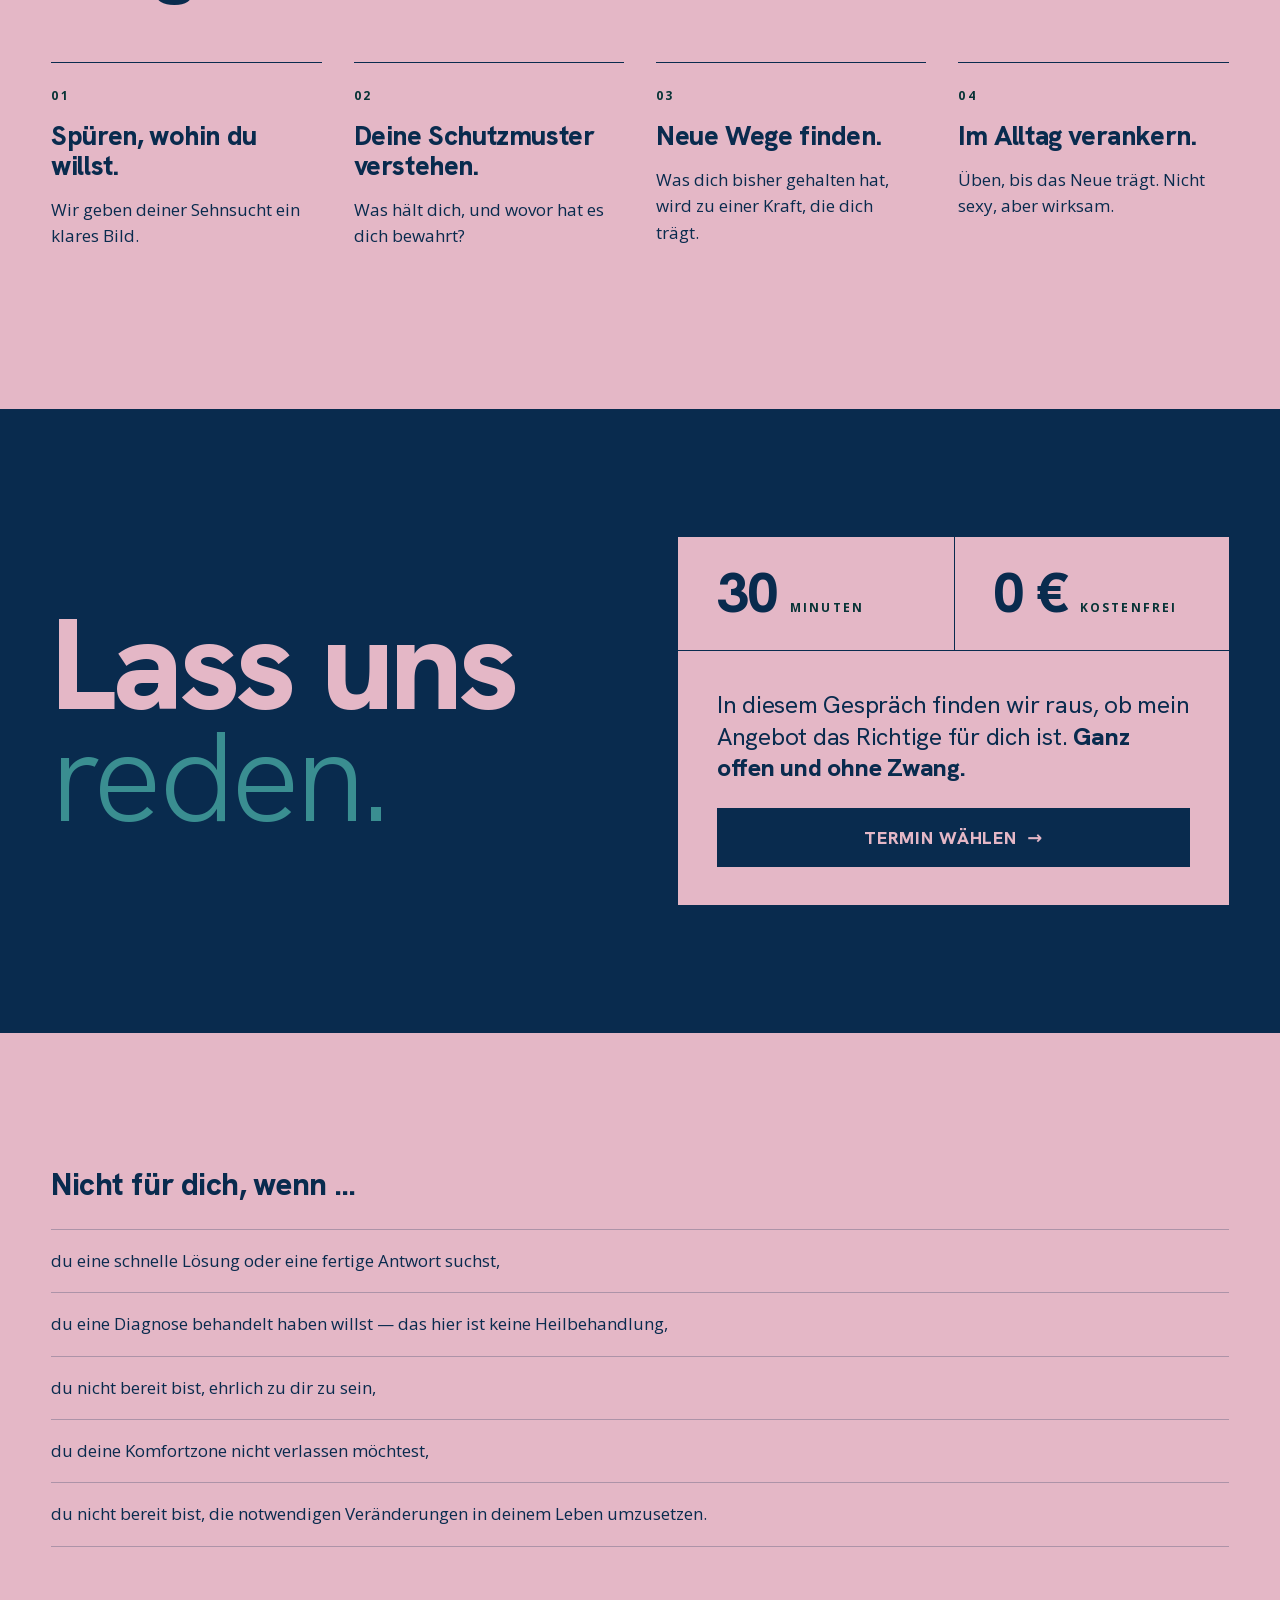
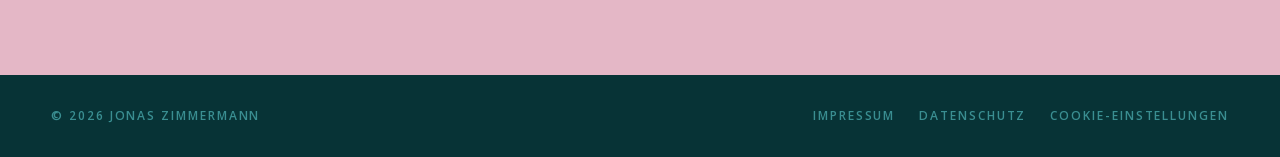
==== commit 84b245ae: "Logo 1a im Header, Favicon (abgerundet) und breiteres Hero-Poster auf dem Laptop Co-Authored-By: Cla" ====
--- a/index.html
+++ b/index.html
@@ -4,8 +4,20 @@
   <meta charset="utf-8">
   <meta name="viewport" content="width=device-width, initial-scale=1">
   <title>Jonas Zimmermann · Gestalt-Coach in Leipzig und online</title>
-  <meta name="description" content="Du hast gelernt, dich anzupassen. Das hat dich geschützt. Heute funktioniert das nicht mehr und hat einen hohen Preis. Gestalt-Coaching mit Jonas Zimmermann, Leipzig und online.">
+  <meta name="description" content="Wie du zu deiner Lebendigkeit zurückfindest. Ohne endloses Gerede. Gestalt-Coaching nach der Kraftfeldmethode mit Jonas Zimmermann in Leipzig und online.">
+  <meta property="og:type" content="website">
+  <meta property="og:site_name" content="Jonas Zimmermann">
+  <meta property="og:locale" content="de_DE">
+  <meta property="og:title" content="Jonas Zimmermann · Gestalt-Coach in Leipzig und online">
+  <meta property="og:description" content="Wie du zu deiner Lebendigkeit zurückfindest. Ohne endloses Gerede.">
+  <meta property="og:url" content="https://jonaszimmermann.com/">
+  <meta property="og:image" content="https://jonaszimmermann.com/assets/og-image.jpg">
+  <meta property="og:image:width" content="1200">
+  <meta property="og:image:height" content="630">
+  <meta property="og:image:alt" content="Befreie dich: Wanderer mit Rucksack steht bei Sonnenuntergang auf einem Felsen über den Bergen">
+  <meta name="twitter:card" content="summary_large_image">
   <meta name="theme-color" content="#092B4E">
+  <link rel="icon" href="assets/favicon.svg?v=3" type="image/svg+xml">
   <link rel="preload" href="assets/fonts/HankenGrotesk-normal-latin.woff2" as="font" type="font/woff2" crossorigin>
   <link rel="preload" href="assets/fonts/OpenSans-normal-latin.woff2" as="font" type="font/woff2" crossorigin>
   <link rel="stylesheet" href="assets/fonts/fonts.css">
@@ -42,19 +54,21 @@
 
     /* Navigation */
     .nav{position:sticky;top:0;z-index:10;display:flex;align-items:center;justify-content:space-between;gap:24px;padding:20px var(--gutter);background:var(--ink);border-bottom:1px solid rgba(228,183,198,0.16)}
-    .brand{display:flex;flex-direction:column;gap:4px;text-decoration:none;color:var(--rose)}
+    .brand{display:flex;align-items:center;gap:12px;text-decoration:none;color:var(--rose)}
+    .brand-ring{flex:none;width:40px;height:40px;display:block}
+    .brand-word{display:flex;flex-direction:column;gap:4px}
     .brand b{font-family:var(--font-display);font-size:20px;font-weight:800;letter-spacing:-0.015em;line-height:1}
-    .brand span{font-size:11px;font-weight:600;letter-spacing:0.22em;text-transform:uppercase;color:var(--petrol-high)}
+    .brand-word > span{font-size:11px;font-weight:600;letter-spacing:0.22em;text-transform:uppercase;color:var(--petrol-high)}
     .nav-links{display:flex;align-items:center;gap:clamp(16px,3vw,40px)}
     .nav-links a.txt{font-size:12px;font-weight:600;letter-spacing:0.18em;text-transform:uppercase;text-decoration:none}
 
     /* Hero */
     .hero-pad{padding:clamp(32px,5vw,72px) var(--gutter) 0}
-    .poster{position:relative;width:100%;max-width:720px;aspect-ratio:2/3;margin:0 auto;overflow:hidden;background:var(--ink)}
+    .poster{position:relative;width:100%;max-width:1000px;aspect-ratio:2/3;margin:0 auto;overflow:hidden;background:var(--ink)}
     .poster img{position:absolute;inset:0;width:100%;height:100%;object-fit:cover;object-position:center 60%;filter:saturate(0.7) contrast(1.02)}
     .poster svg{position:absolute;inset:0;width:100%;height:100%}
-    .poster-lines{position:absolute;top:17%;left:3%;right:3%;display:flex;justify-content:space-between;gap:24px;font-size:clamp(11px,1.5vw,13px);font-weight:600;letter-spacing:0.14em;text-transform:uppercase;line-height:1.5}
-    .poster-lines div{max-width:200px}
+    .poster-lines{position:absolute;top:17%;left:3%;right:3%;display:flex;justify-content:space-between;gap:24px;font-size:clamp(11px,1.15vw,16px);font-weight:600;letter-spacing:0.14em;text-transform:uppercase;line-height:1.5}
+    .poster-lines div{max-width:240px}
     .poster-lines div+div{text-align:right}
     .hero-text{padding:clamp(72px,9vw,128px) var(--gutter) clamp(80px,10vw,144px);display:flex;flex-direction:column;gap:48px}
     .hero-text h1{font-size:clamp(36px,4.4vw,68px);line-height:1.04;font-weight:800;max-width:22ch;text-wrap:balance}
@@ -174,7 +188,9 @@
       .only-m{display:flex}
       .nav{padding:14px 20px;gap:16px}
       .brand b{font-size:18px}
-      .brand span{font-size:10px}
+      .brand-word > span{font-size:10px}
+      .brand{gap:10px}
+      .brand-ring{width:34px;height:34px}
       .nav .btn-sm{padding:0.95em 1.1em}
       .hero-pad{padding:0}
       .poster-lines{gap:16px;font-size:clamp(8px,1.9vw,13px);letter-spacing:0.12em;line-height:1.4}
@@ -241,7 +257,7 @@
 <body>
 
   <header class="nav">
-    <a class="brand" href="#top"><b>Jonas Zimmermann</b><span>Gestalt-Coach</span></a>
+    <a class="brand" href="#top"><svg class="brand-ring" viewBox="0 0 100 100" aria-hidden="true"><circle cx="50" cy="50" r="38" fill="none" stroke="currentColor" stroke-width="14" stroke-dasharray="206 32.76" transform="rotate(-62 50 50)"/></svg><span class="brand-word"><b>Jonas Zimmermann</b><span>Gestalt-Coach</span></span></a>
     <nav class="nav-links" aria-label="Hauptnavigation">
       <a class="txt only-d" href="#veraenderung">Veränderung</a>
       <a class="txt only-d" href="#ablauf">Ablauf</a>
@@ -253,7 +269,7 @@
   <section id="top">
     <div class="hero-pad">
       <div class="poster">
-        <img src="assets/hero.jpg" srcset="assets/hero_1200.jpg 1200w, assets/hero.jpg 2000w" sizes="(max-width:720px) 100vw, 720px" alt="Wanderer mit Rucksack steht bei Sonnenuntergang auf einem Felsen über den Bergen" fetchpriority="high">
+        <img src="assets/hero.jpg" srcset="assets/hero_1200.jpg 1200w, assets/hero.jpg 2000w" sizes="(max-width:720px) 100vw, 1000px" alt="Wanderer mit Rucksack steht bei Sonnenuntergang auf einem Felsen über den Bergen" fetchpriority="high">
         <svg viewBox="0 0 800 1200" preserveAspectRatio="none" role="img" aria-label="Befreie dich">
           <defs>
             <mask id="hero-cut" maskUnits="userSpaceOnUse" x="0" y="0" width="800" height="1200">
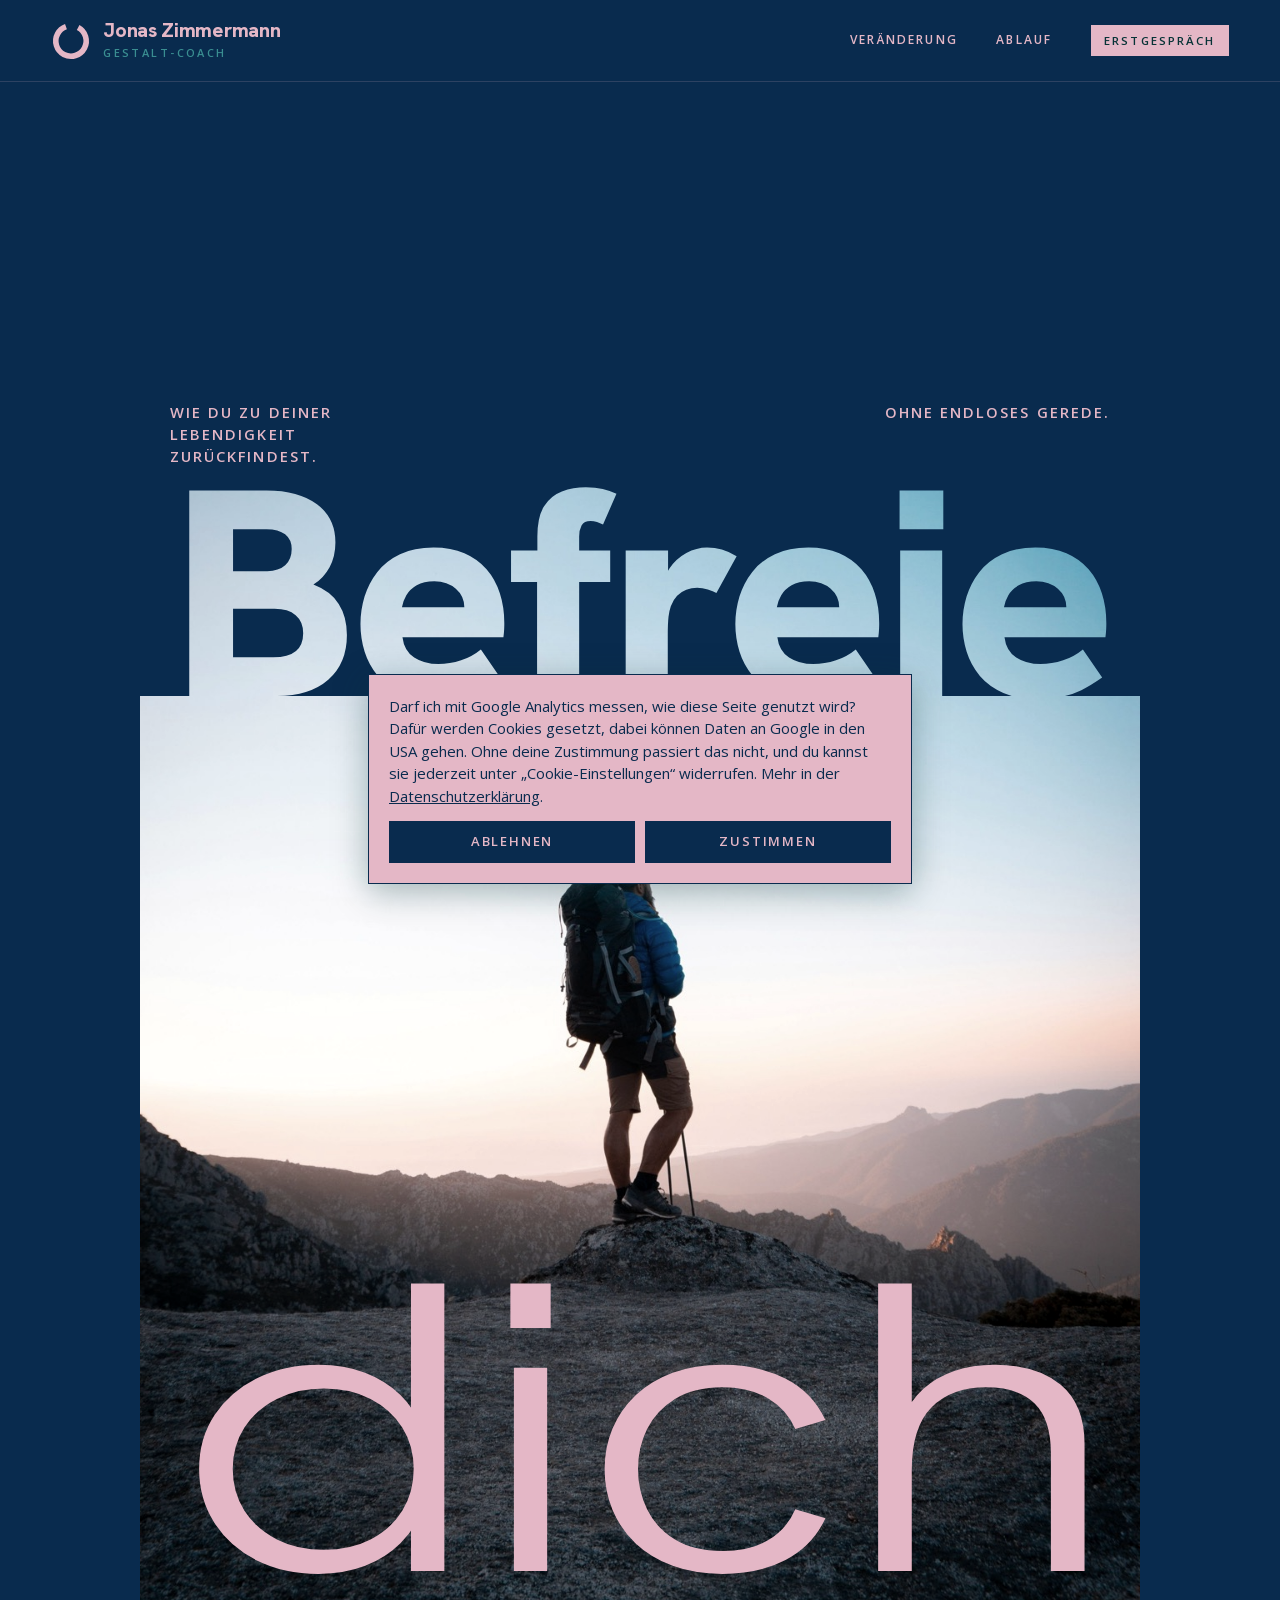
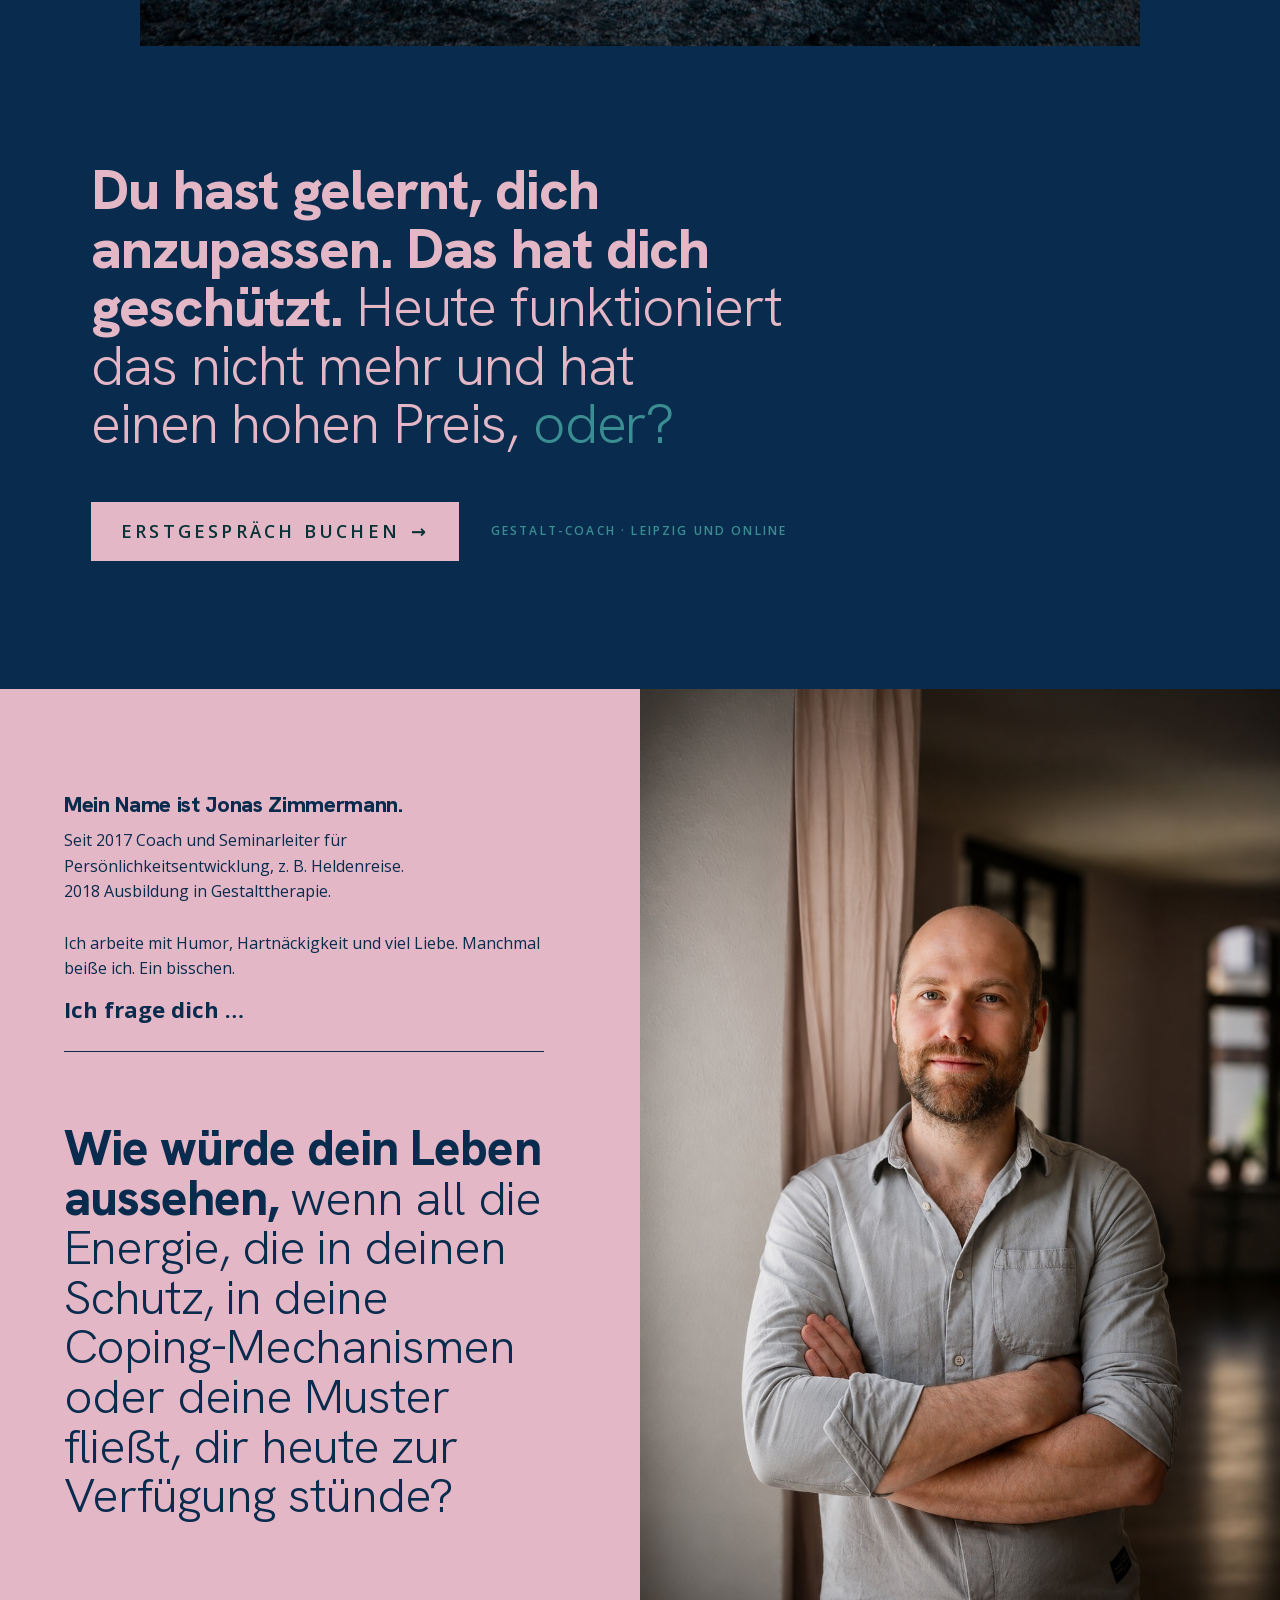
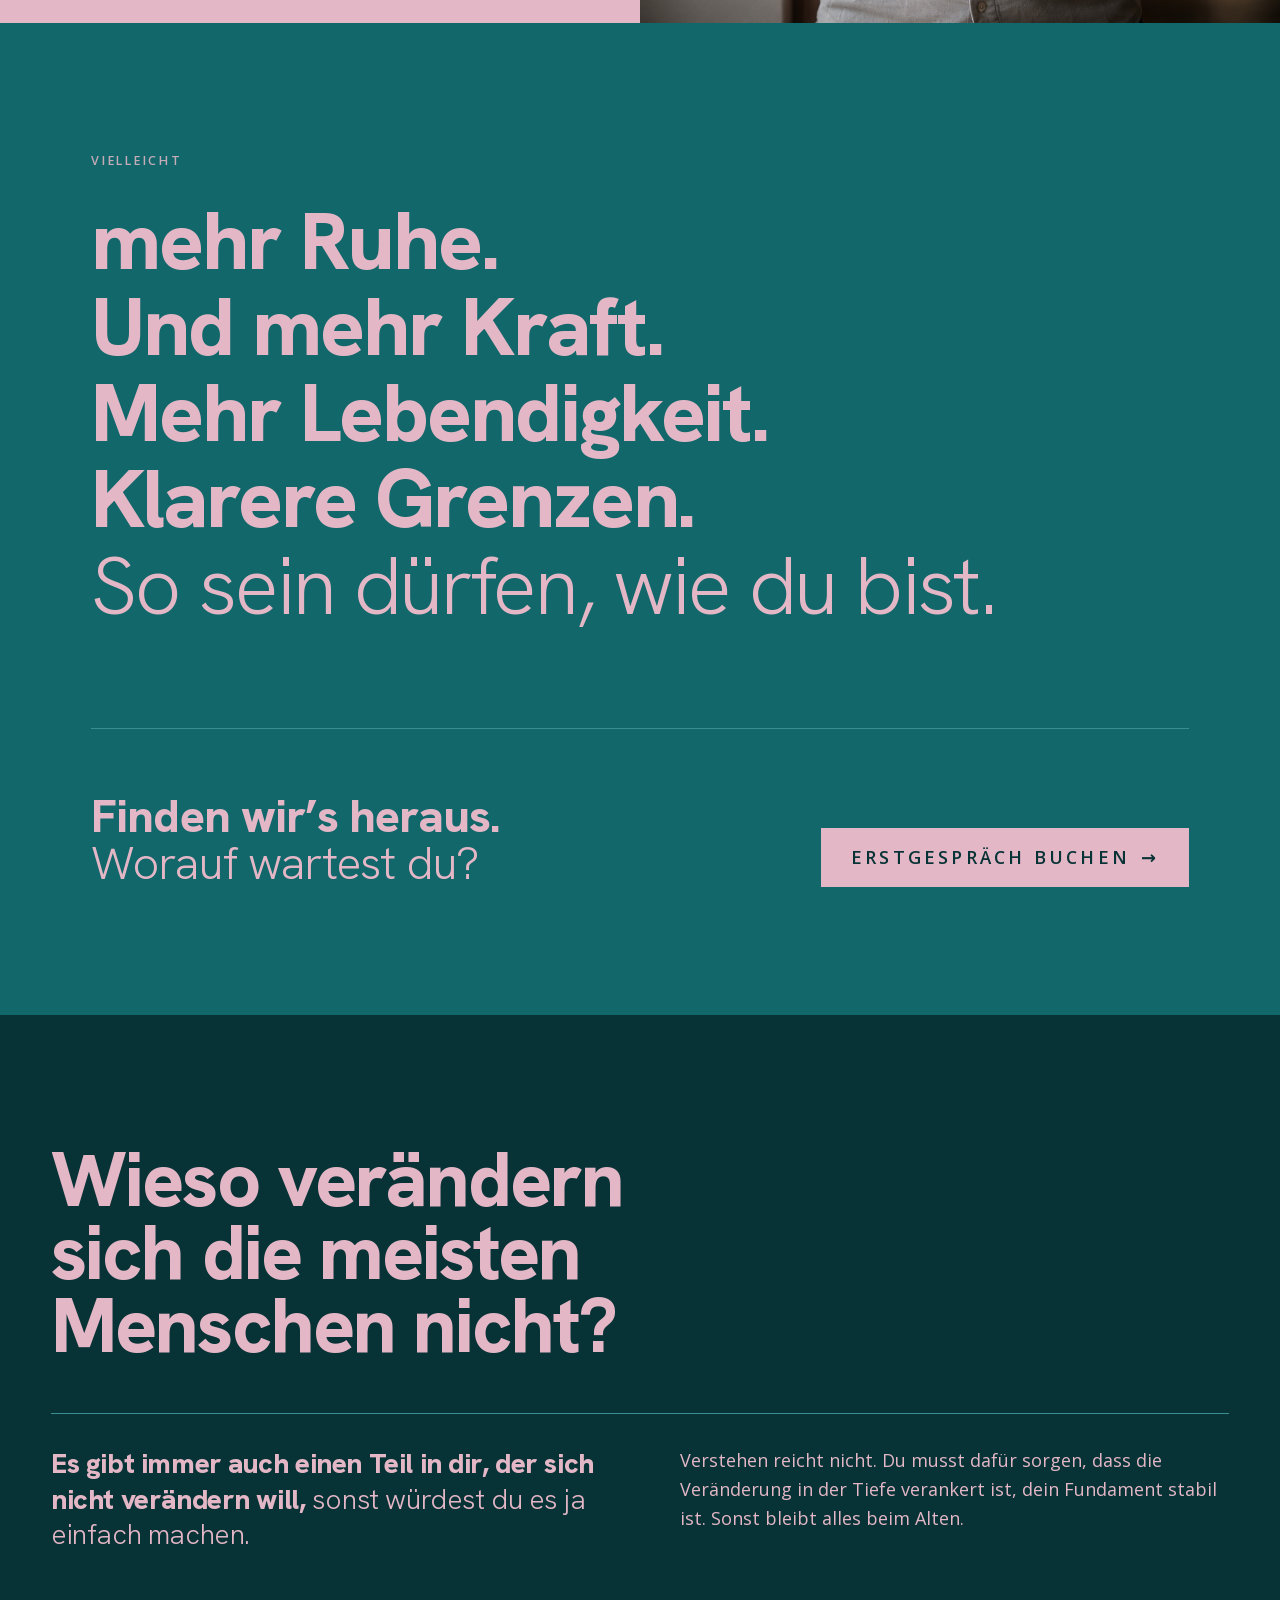
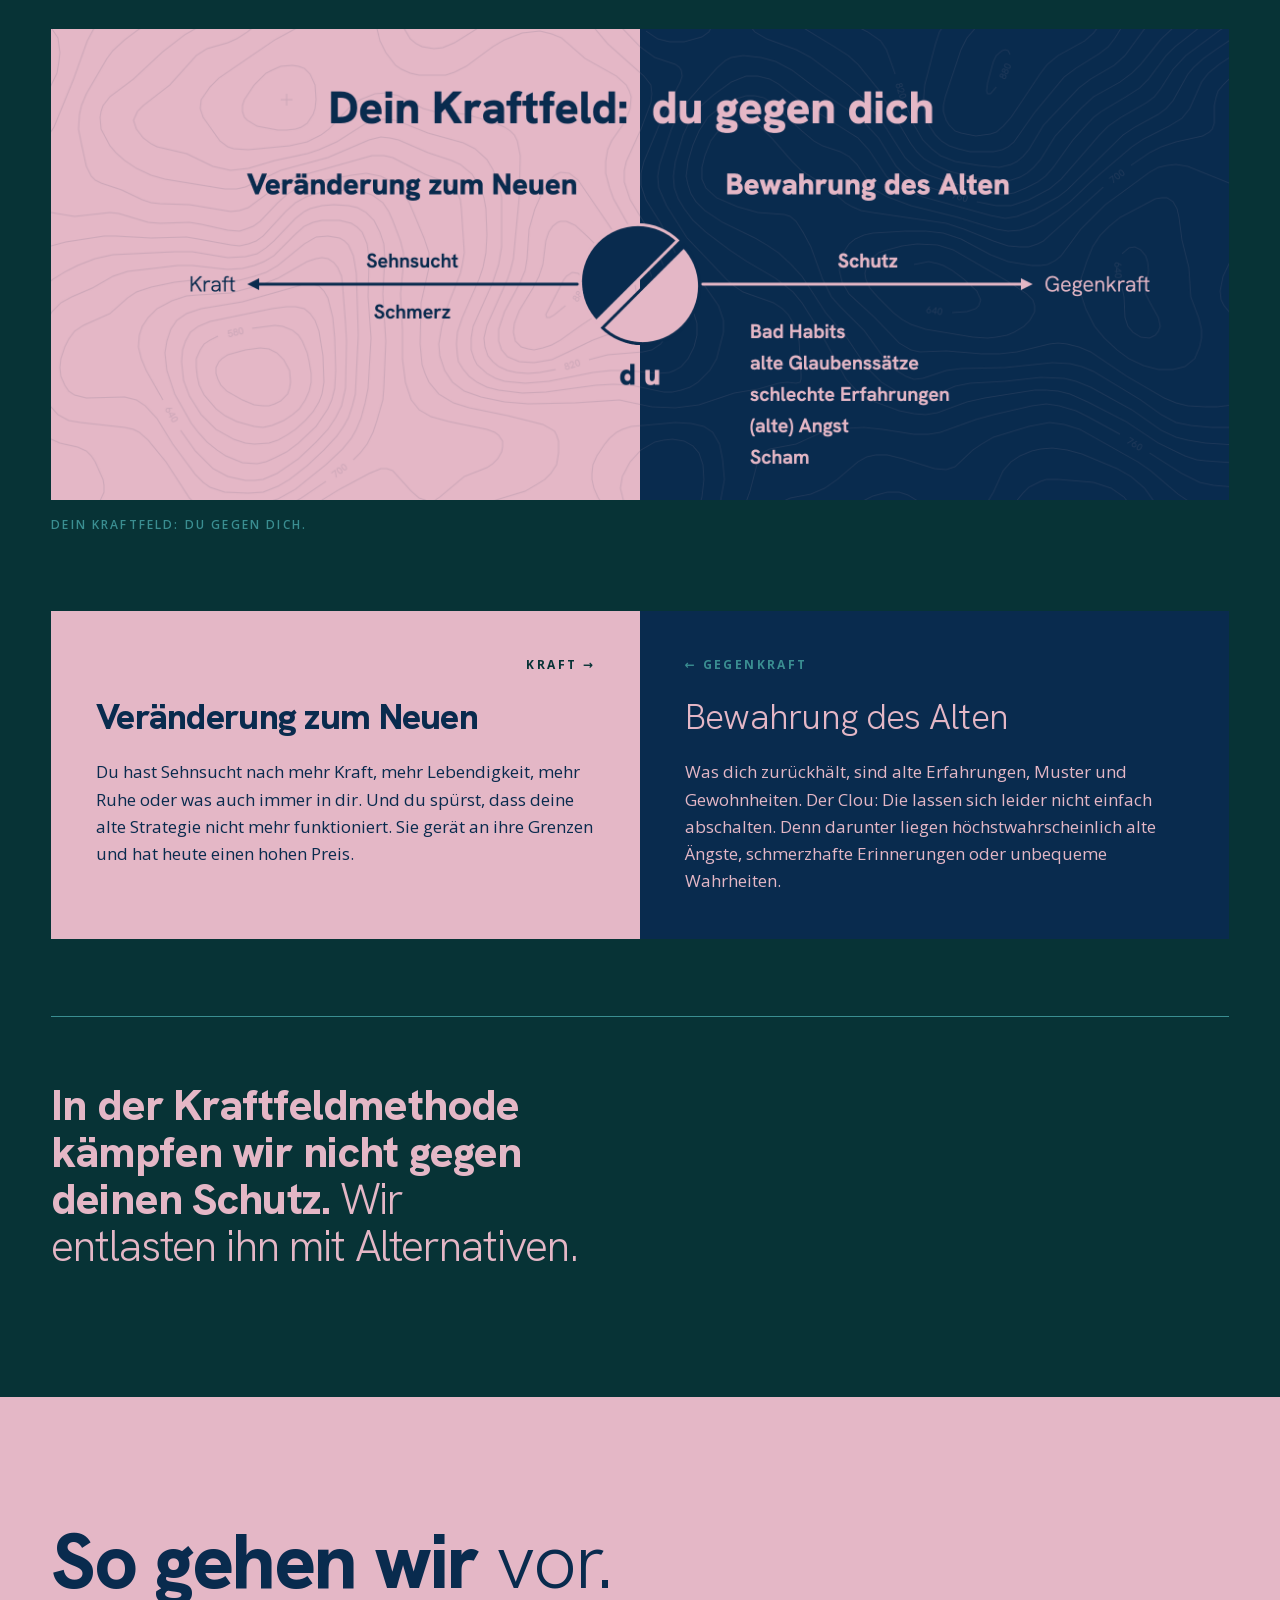
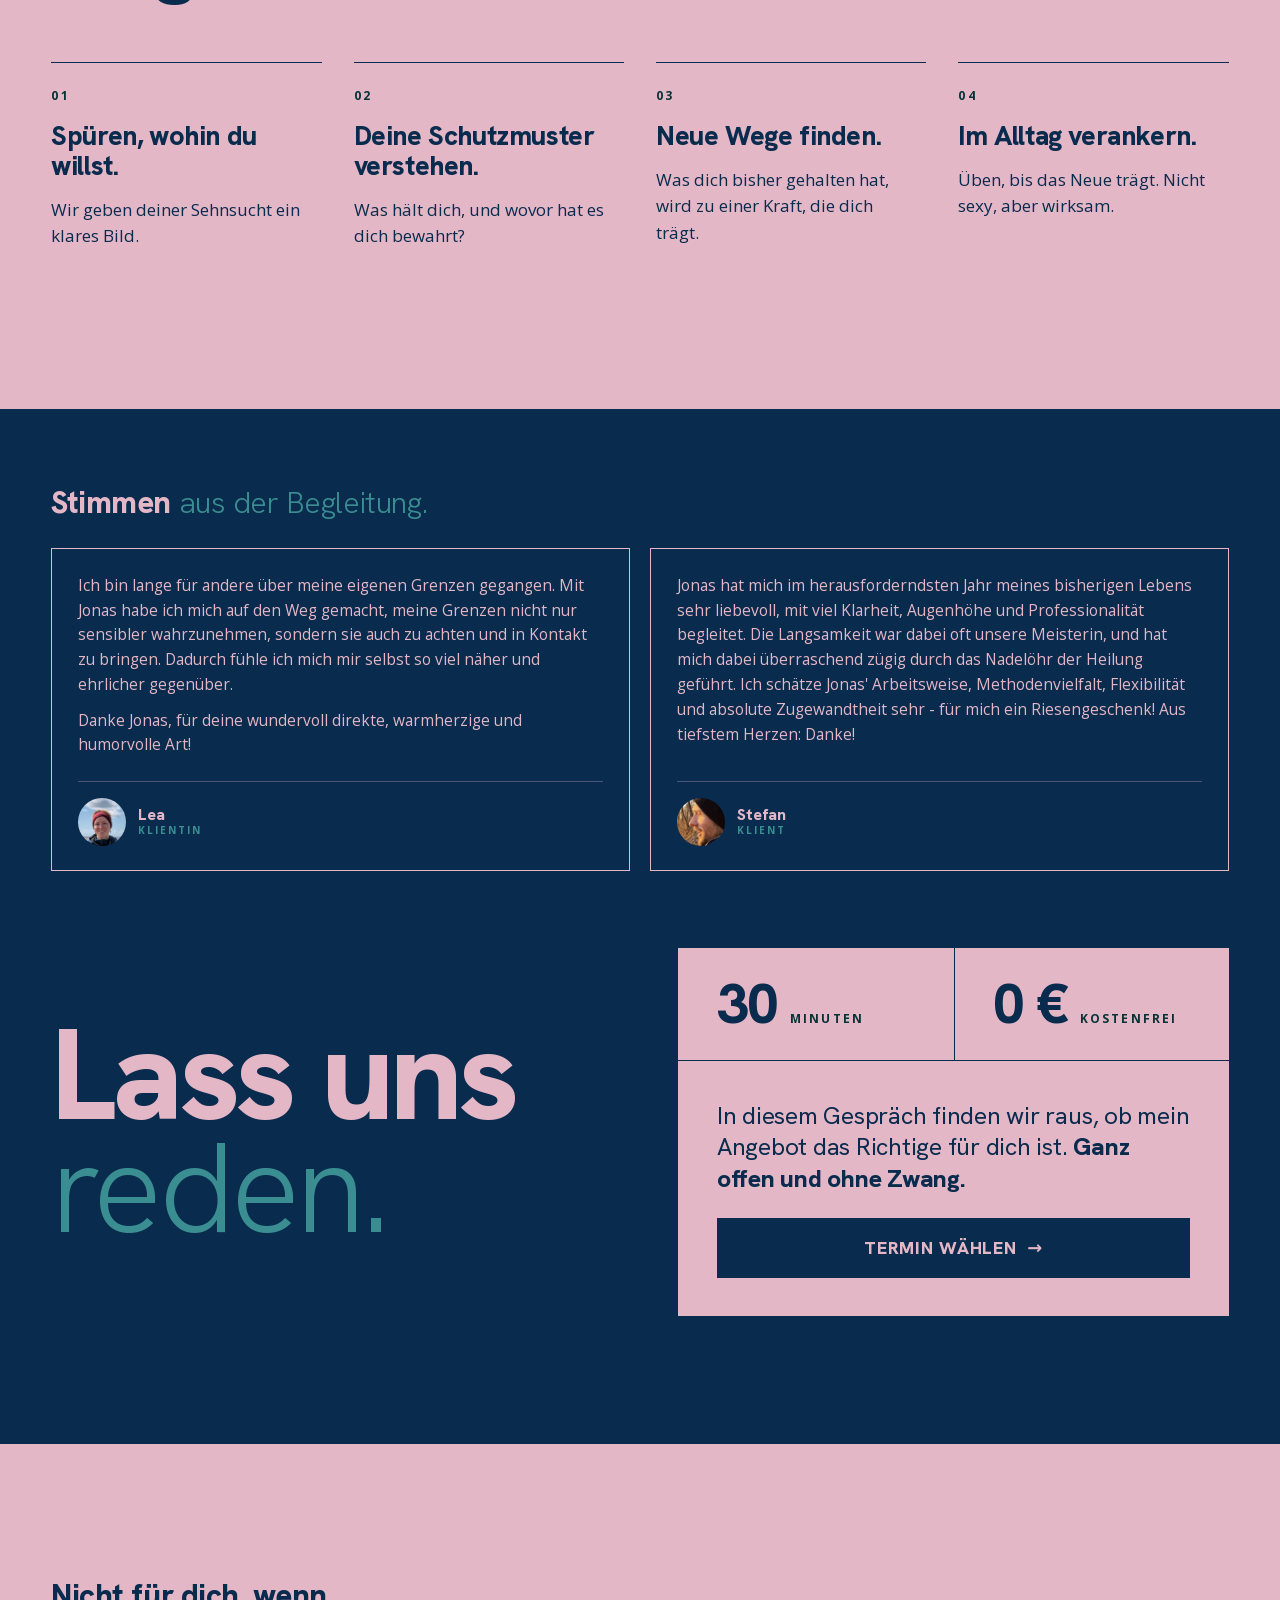
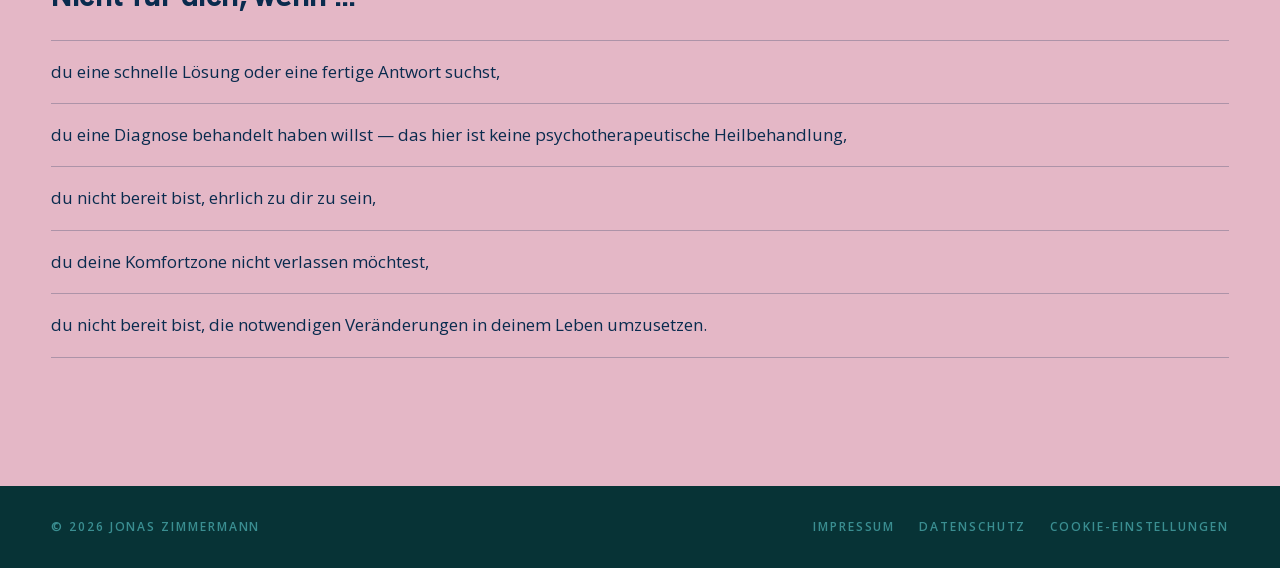
==== commit dc04c628: "Stimmen aus der Begleitung: Testimonials Lea und Stefan; keine psychotherapeutische Heilbehandlung C" ====
--- a/index.html
+++ b/index.html
@@ -174,6 +174,22 @@
     .fit ul{list-style:none;margin:0;padding:0}
     .fit li{padding:18px 0;border-top:1px solid rgba(9,43,78,0.25);font-size:17px;line-height:1.55}
     .fit li:last-child{border-bottom:1px solid rgba(9,43,78,0.25)}
+
+    /* Stimmen (Testimonials) */
+    .voices{background:var(--ink);padding:clamp(64px,6vw,96px) var(--gutter) 0}
+    .voices>.wrap{display:flex;flex-direction:column;gap:28px}
+    .voices h2{font-size:clamp(26px,2.4vw,36px);line-height:1.1;letter-spacing:-0.015em;font-weight:800}
+    .voices h2 .l{color:var(--petrol-high)}
+    .voices-grid{display:grid;grid-template-columns:repeat(2,1fr);gap:20px;align-items:stretch}
+    .voice{display:flex;flex-direction:column;justify-content:space-between;gap:24px;border:1px solid var(--rose);padding:24px 26px}
+    .voice blockquote{margin:0;font-size:15.5px;line-height:1.6;text-wrap:pretty}
+    .voice blockquote p{margin:0}
+    .voice blockquote p+p{margin-top:0.7em}
+    .voice figcaption{display:flex;align-items:center;gap:12px;border-top:1px solid rgba(228,183,198,0.3);padding-top:16px}
+    .voice figcaption img{width:48px;height:48px;border-radius:50%;object-fit:cover}
+    .voice figcaption b{display:block;font-family:var(--font-display);font-size:16px;font-weight:800;letter-spacing:-0.01em;line-height:1.1}
+    .voice figcaption small{display:block;font-size:10px;font-weight:700;letter-spacing:0.2em;text-transform:uppercase;color:var(--petrol-high)}
+    .voices + .talk{padding-top:clamp(64px,6vw,96px)}
 
     /* Footer */
     .foot{display:flex;flex-wrap:wrap;gap:12px 32px;justify-content:space-between;padding:32px var(--gutter);background:var(--petrol-deep);color:var(--petrol-high);font-size:12px;font-weight:600;letter-spacing:0.16em;text-transform:uppercase}
@@ -237,7 +253,13 @@
       .step>div{gap:10px}
       .step h3{font-size:clamp(22px,5.8vw,30px);line-height:1.12}
       .step p{font-size:16px}
+      .voices{padding:56px 20px 0}
+      .voices h2{font-size:26px}
+      .voices-grid{grid-template-columns:1fr;gap:12px}
+      .voice{padding:20px;gap:20px}
+      .voice blockquote{font-size:15px}
       .talk{padding:72px 20px 80px}
+      .voices + .talk{padding-top:56px}
       .talk>.wrap{grid-template-columns:1fr;gap:40px}
       .talk h2{font-size:clamp(64px,18vw,164px);line-height:0.9}
       .fact{flex-direction:column;align-items:flex-start;gap:8px;padding:22px 20px}
@@ -396,6 +418,22 @@
     </div>
   </section>
 
+  <section id="stimmen" class="voices" aria-labelledby="stimmen-h">
+    <div class="wrap">
+      <h2 class="d" id="stimmen-h">Stimmen <span class="l">aus der Begleitung.</span></h2>
+      <div class="voices-grid">
+        <figure class="voice">
+          <blockquote><p>Ich bin lange für andere über meine eigenen Grenzen gegangen. Mit Jonas habe ich mich auf den Weg gemacht, meine Grenzen nicht nur sensibler wahrzunehmen, sondern sie auch zu achten und in Kontakt zu bringen. Dadurch fühle ich mich mir selbst so viel näher und ehrlicher gegenüber.</p><p>Danke Jonas, für deine wundervoll direkte, warmherzige und humorvolle Art!</p></blockquote>
+          <figcaption><img src="assets/testimonials/lea.jpg" width="48" height="48" alt="Lea" loading="lazy"><span><b>Lea</b><small>Klientin</small></span></figcaption>
+        </figure>
+        <figure class="voice">
+          <blockquote><p>Jonas hat mich im herausforderndsten Jahr meines bisherigen Lebens sehr liebevoll, mit viel Klarheit, Augenhöhe und Professionalität begleitet. Die Langsamkeit war dabei oft unsere Meisterin, und hat mich dabei überraschend zügig durch das Nadelöhr der Heilung geführt. Ich schätze Jonas' Arbeitsweise, Methodenvielfalt, Flexibilität und absolute Zugewandtheit sehr - für mich ein Riesengeschenk! Aus tiefstem Herzen: Danke!</p></blockquote>
+          <figcaption><img src="assets/testimonials/stefan.jpg" width="48" height="48" alt="Stefan" loading="lazy"><span><b>Stefan</b><small>Klient</small></span></figcaption>
+        </figure>
+      </div>
+    </div>
+  </section>
+
   <section id="reden" class="talk">
     <div class="wrap">
       <h2 class="d"><span>Lass uns</span><span class="l">reden.</span></h2>
@@ -415,7 +453,7 @@
       <h3 class="d">Nicht für dich, wenn …</h3>
       <ul>
         <li>du eine schnelle Lösung oder eine fertige Antwort suchst,</li>
-        <li>du eine Diagnose behandelt haben willst — das hier ist keine Heilbehandlung,</li>
+        <li>du eine Diagnose behandelt haben willst — das hier ist keine psychotherapeutische Heilbehandlung,</li>
         <li>du nicht bereit bist, ehrlich zu dir zu sein,</li>
         <li>du deine Komfortzone nicht verlassen möchtest,</li>
         <li>du nicht bereit bist, die notwendigen Veränderungen in deinem Leben umzusetzen.</li>
